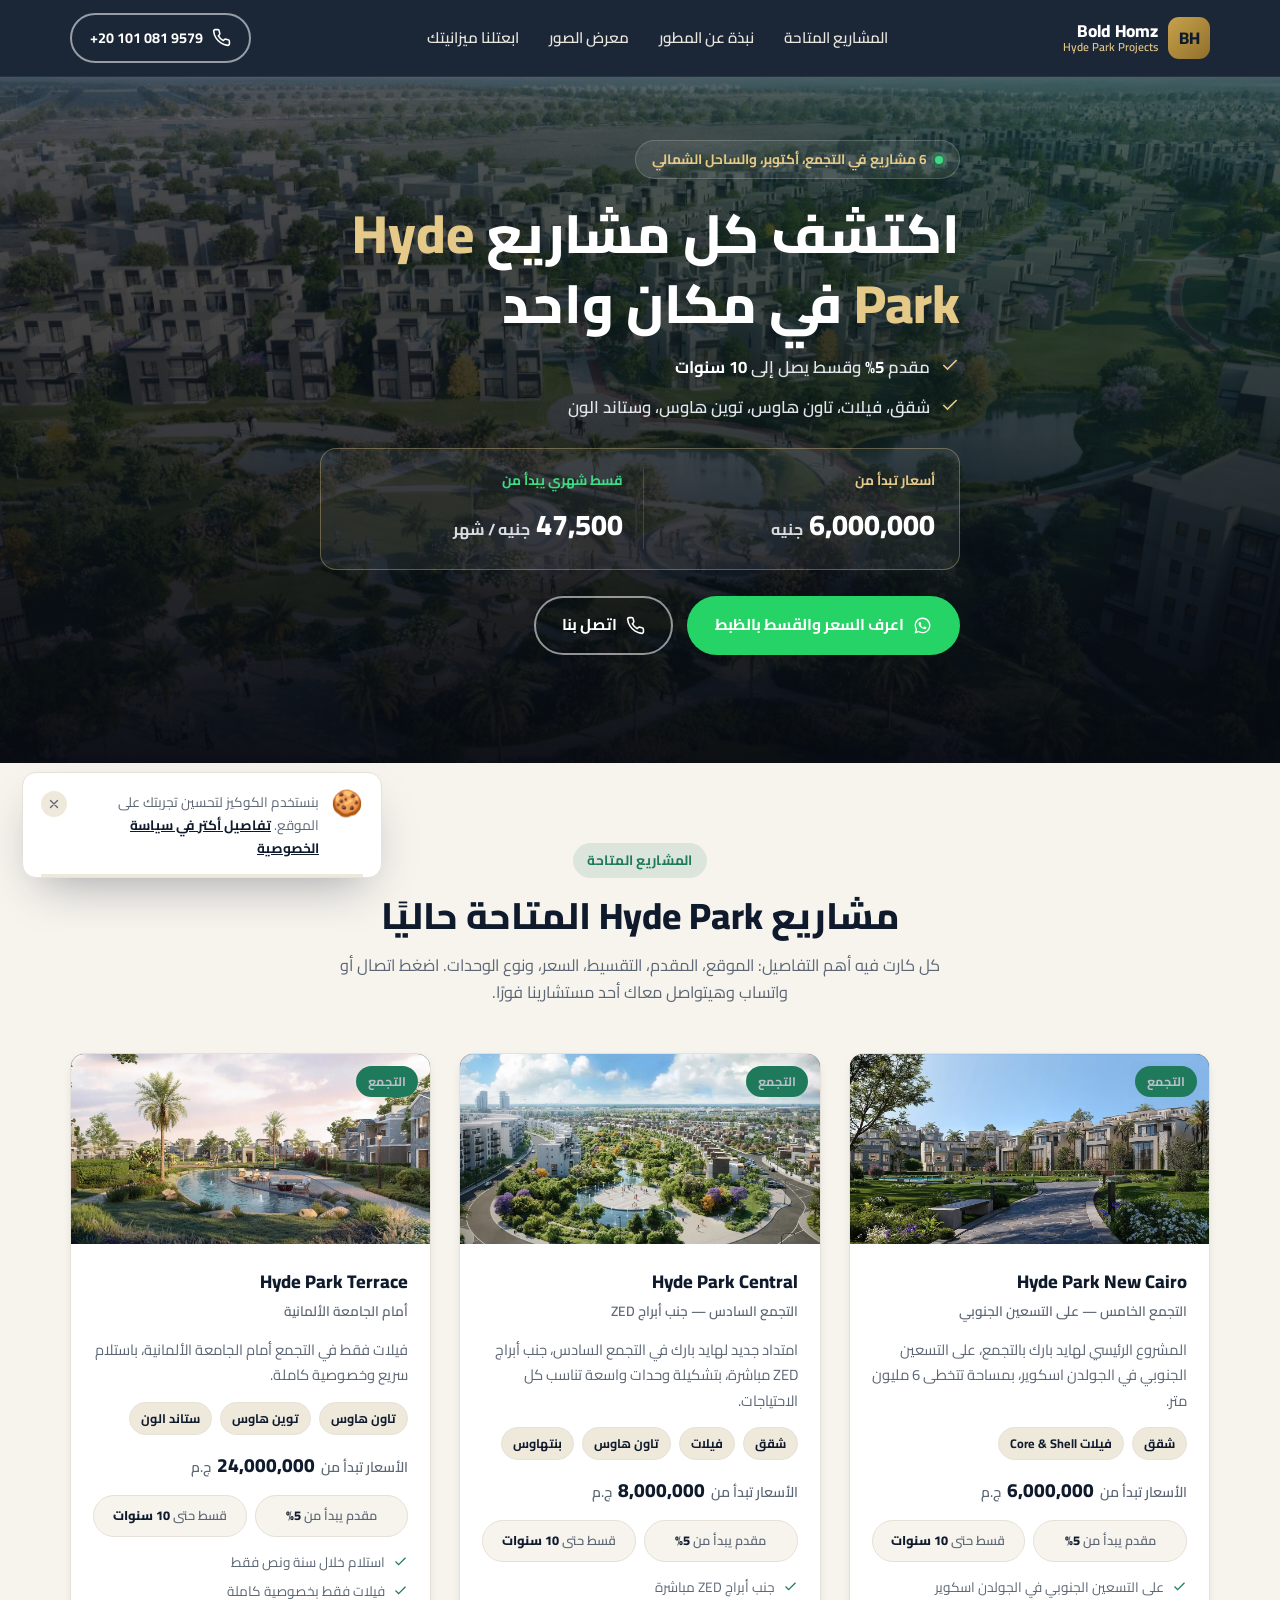
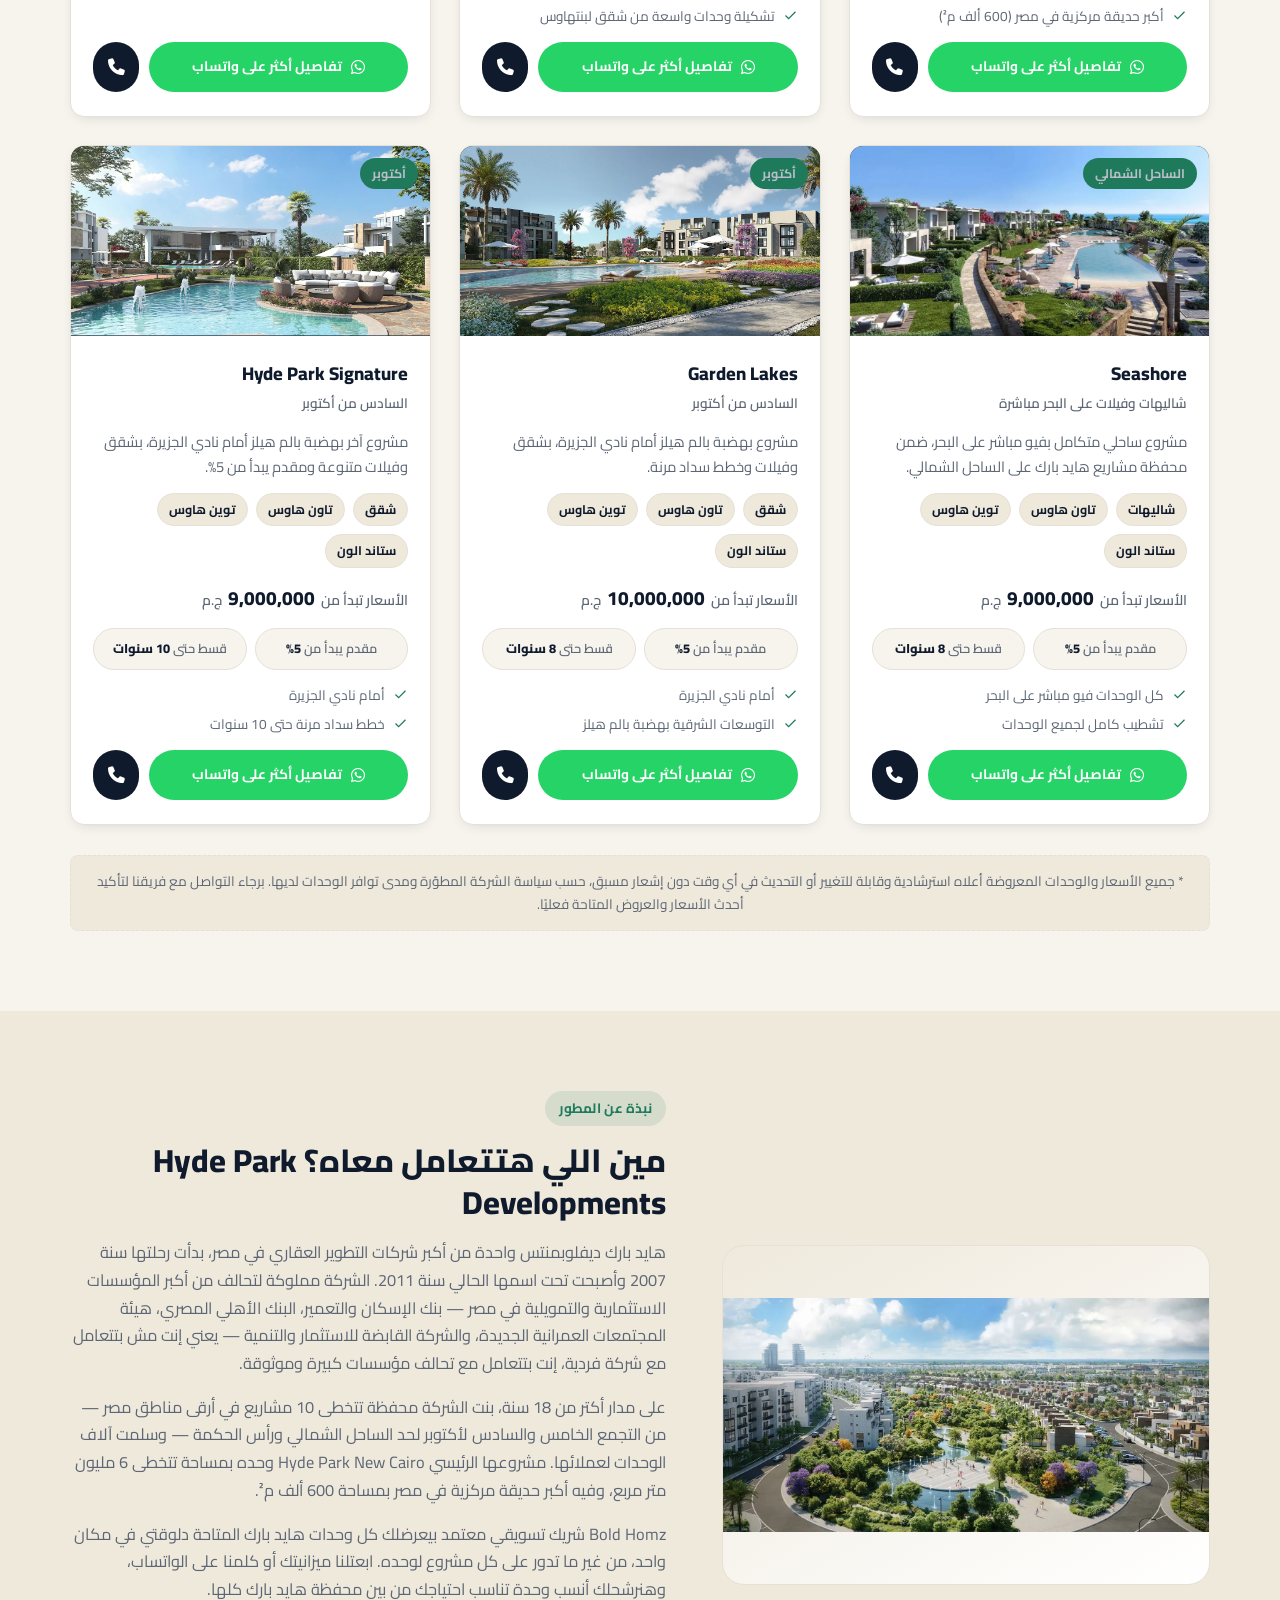
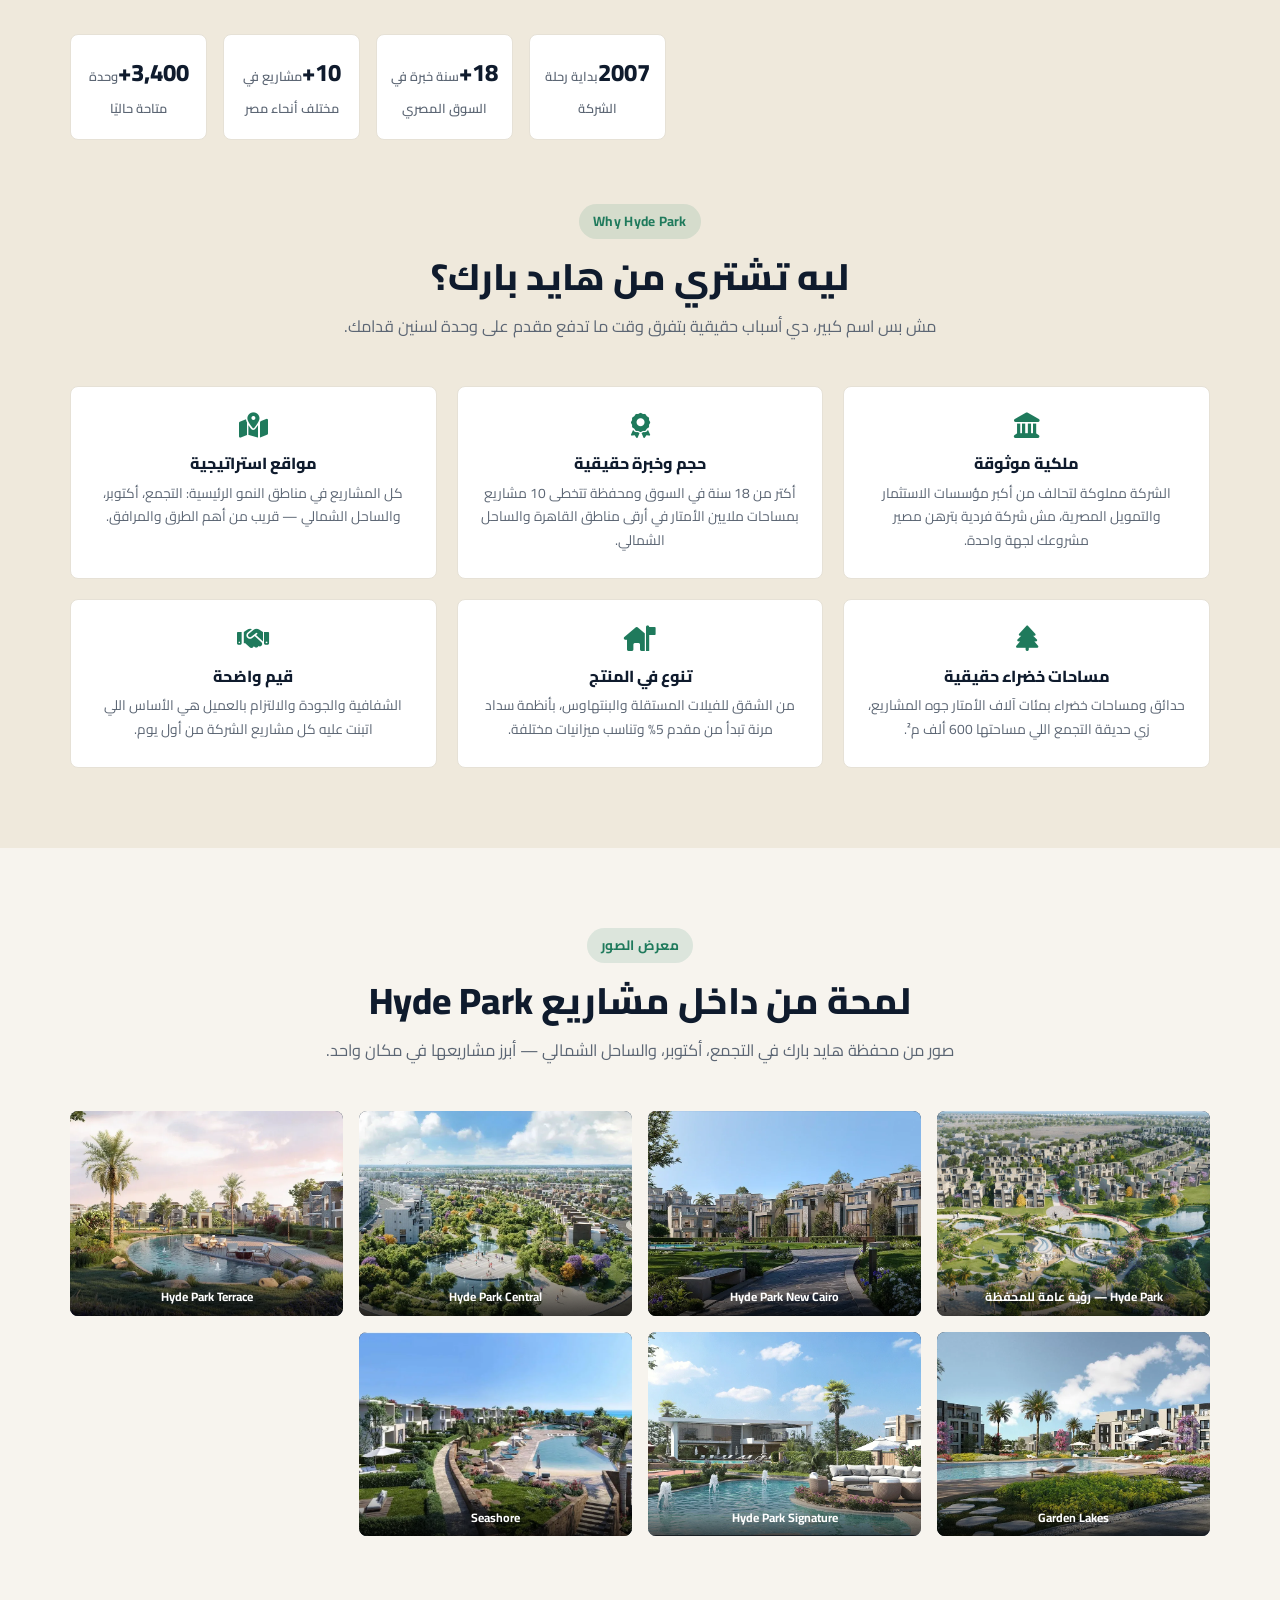
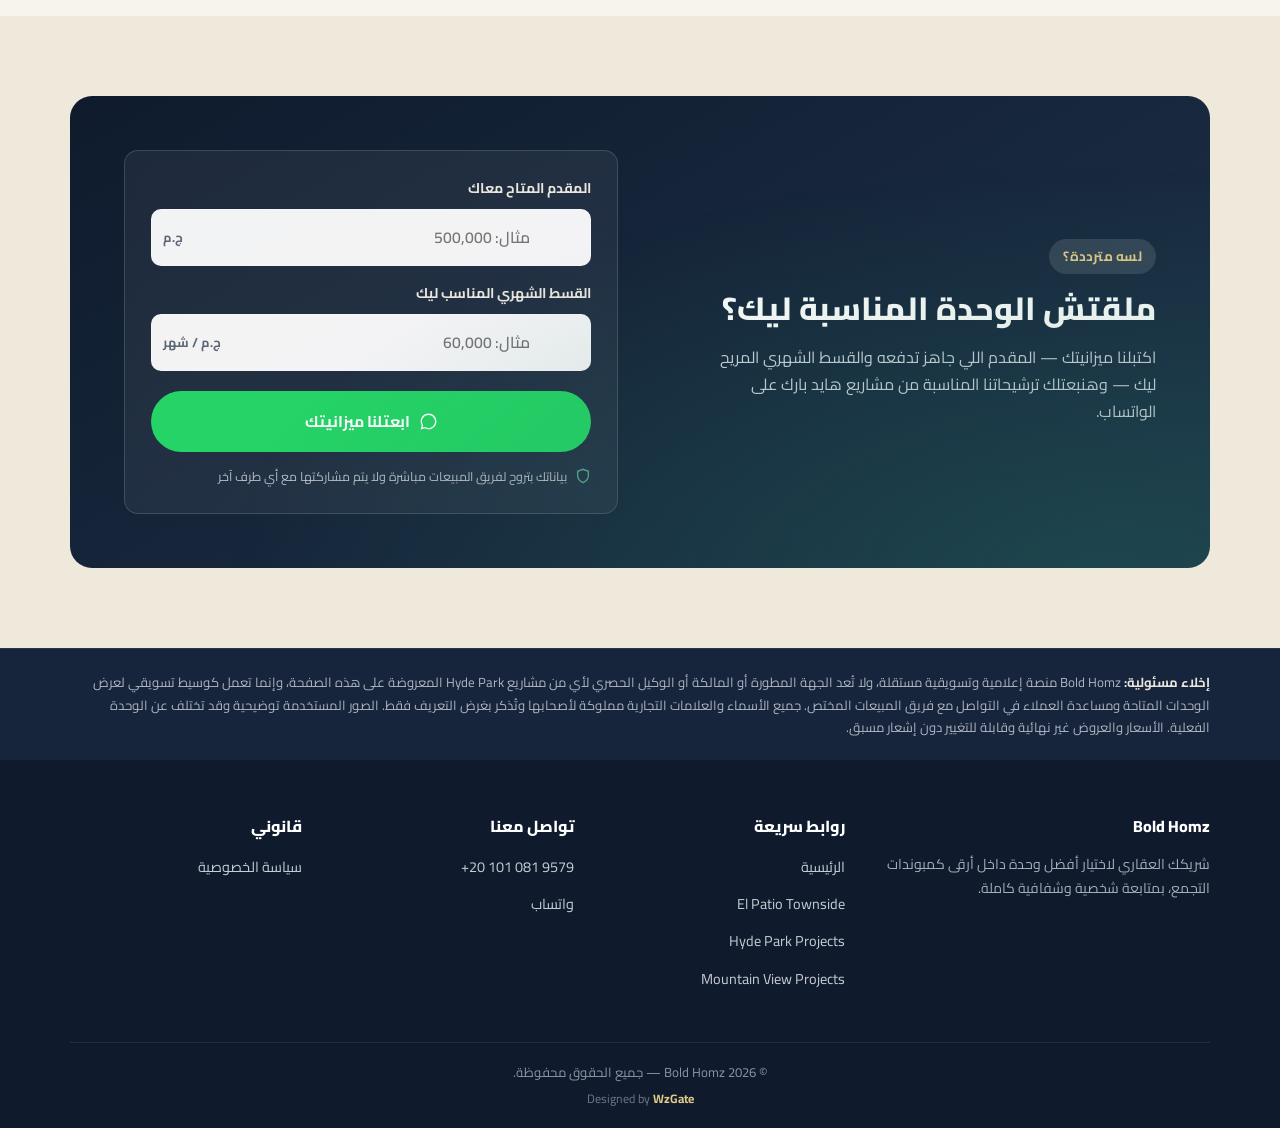
==== hyde-park-projects.html @ 3034c90d "Bump stylesheet cache-busting version to v=4 The hero-price-panel CSS added for the Hyde Park Projec" ====
<!DOCTYPE html>
<html lang="ar" dir="rtl">
<head>
<!-- Google Tag Manager -->
<script>(function(w,d,s,l,i){w[l]=w[l]||[];w[l].push({'gtm.start':
new Date().getTime(),event:'gtm.js'});var f=d.getElementsByTagName(s)[0],
j=d.createElement(s),dl=l!='dataLayer'?'&l='+l:'';j.async=true;j.src=
'https://www.googletagmanager.com/gtm.js?id='+i+dl;f.parentNode.insertBefore(j,f);
})(window,document,'script','dataLayer','GTM-NVKLTLXT');</script>
<!-- End Google Tag Manager -->
<meta charset="UTF-8">
<meta name="viewport" content="width=device-width, initial-scale=1.0">
<title>Hyde Park Projects | كل مشاريع Hyde Park — Bold Homz</title>
<meta name="description" content="استكشف كل مشاريع Hyde Park: Hyde Park New Cairo، Central، Terrace، Signature، Garden Lakes وSeashore. أسعار تبدأ من 6,000,000 جنيه بمقدم 5%. تواصل معانا على الواتساب لأحدث الأسعار.">
<link rel="canonical" href="https://boldhomz.com/hyde-park-projects">
<meta property="og:title" content="Hyde Park Projects — Bold Homz">
<meta property="og:description" content="كل مشاريع Hyde Park في مكان واحد — التجمع، أكتوبر، والساحل الشمالي. تواصل معانا على الواتساب.">
<meta property="og:type" content="website">
<meta property="og:url" content="https://boldhomz.com/hyde-park-projects">
<meta property="og:image" content="https://boldhomz.com/assets/img/hyde-park/hero-masterplan.webp">
<meta property="og:image:alt" content="Hyde Park Projects — Bold Homz">
<link rel="preconnect" href="https://fonts.googleapis.com">
<link rel="preconnect" href="https://fonts.gstatic.com" crossorigin>
<link href="https://fonts.googleapis.com/css2?family=Cairo:wght@400;600;700;800;900&display=swap" rel="stylesheet">
<link rel="stylesheet" href="https://cdnjs.cloudflare.com/ajax/libs/font-awesome/6.5.2/css/all.min.css">
<link rel="stylesheet" href="assets/css/style.css?v=4">
</head>
<body data-page="hyde-park-projects" data-project-name="Hyde Park Projects">
<!-- Google Tag Manager (noscript) -->
<noscript><iframe src="https://www.googletagmanager.com/ns.html?id=GTM-NVKLTLXT"
height="0" width="0" style="display:none;visibility:hidden"></iframe></noscript>
<!-- End Google Tag Manager (noscript) -->

<header class="site-header">
  <div class="container">
    <a href="/" class="brand">
      <span class="brand-mark">BH</span>
      <span class="brand-text"><b>Bold Homz</b><span>Hyde Park Projects</span></span>
    </a>
    <nav class="main-nav">
      <ul>
        <li><a href="#projects">المشاريع المتاحة</a></li>
        <li><a href="#about">نبذة عن المطور</a></li>
        <li><a href="#gallery">معرض الصور</a></li>
        <li><a href="#budget">ابعتلنا ميزانيتك</a></li>
      </ul>
    </nav>
    <div class="header-actions">
      <a href="tel:" data-tel class="btn btn-outline btn-sm">
        <svg viewBox="0 0 24 24" fill="none" stroke="currentColor" stroke-width="2"><path d="M22 16.92v3a2 2 0 0 1-2.18 2 19.79 19.79 0 0 1-8.63-3.07 19.5 19.5 0 0 1-6-6 19.79 19.79 0 0 1-3.07-8.67A2 2 0 0 1 4.11 2h3a2 2 0 0 1 2 1.72c.12.9.34 1.79.65 2.65a2 2 0 0 1-.45 2.11L8.09 9.91a16 16 0 0 0 6 6l1.43-1.22a2 2 0 0 1 2.11-.45c.86.31 1.75.53 2.65.65A2 2 0 0 1 22 16.92z"/></svg>
        <span class="txt" data-tel-text></span>
      </a>
      <button type="button" class="nav-toggle" aria-label="فتح القائمة">
        <svg viewBox="0 0 24 24" fill="none" stroke="currentColor" stroke-width="2"><path d="M3 6h18M3 12h18M3 18h18"/></svg>
      </button>
    </div>
  </div>
</header>

<section class="hero">
  <div class="hero-media"><img src="assets/img/hyde-park/hero-masterplan.webp" alt="Hyde Park Projects"></div>
  <div class="hero-overlay"></div>
  <div class="container">
    <div class="hero-content">
      <div class="hero-badge"><span class="dot"></span> 6 مشاريع في التجمع، أكتوبر، والساحل الشمالي</div>
      <h1>اكتشف كل مشاريع <em>Hyde Park</em> في مكان واحد</h1>
      <div class="hero-highlights">
        <div class="hh-item"><svg viewBox="0 0 24 24" fill="none" stroke="currentColor" stroke-width="2"><path d="M20 6L9 17l-5-5"/></svg> <span>مقدم <b>5%</b> وقسط يصل إلى <b>10 سنوات</b></span></div>
        <div class="hh-item"><svg viewBox="0 0 24 24" fill="none" stroke="currentColor" stroke-width="2"><path d="M20 6L9 17l-5-5"/></svg> <span>شقق، فيلات، تاون هاوس، توين هاوس، وستاند الون</span></div>
      </div>
      <div class="hero-price-panel">
        <div class="hpp-col">
          <div class="hpp-label">أسعار تبدأ من</div>
          <div class="hpp-value">6,000,000 <span>جنيه</span></div>
        </div>
        <div class="hpp-col">
          <div class="hpp-label">قسط شهري يبدأ من</div>
          <div class="hpp-value">47,500 <span>جنيه / شهر</span></div>
        </div>
      </div>
      <div class="hero-ctas">
        <a href="#" data-wa data-wa-msg="مرحباً، أنا مهتم بمعرفة تفاصيل الأسعار وخطط السداد لمشاريع Hyde Park" class="btn btn-whatsapp">
          <svg viewBox="0 0 24 24" fill="currentColor"><path d="M12.04 2c-5.5 0-9.96 4.46-9.96 9.96 0 1.76.46 3.45 1.34 4.95L2 22l5.25-1.38a9.9 9.9 0 0 0 4.79 1.22h.01c5.5 0 9.96-4.46 9.96-9.96S17.54 2 12.04 2zm0 18.2c-1.5 0-2.97-.4-4.25-1.16l-.3-.18-3.12.82.83-3.04-.2-.31a8.2 8.2 0 0 1-1.26-4.37c0-4.55 3.7-8.24 8.25-8.24 4.55 0 8.24 3.7 8.24 8.25 0 4.54-3.7 8.23-8.19 8.23zm4.5-6.16c-.25-.12-1.46-.72-1.68-.8-.23-.08-.39-.12-.56.13-.16.24-.64.8-.78.97-.14.16-.29.18-.53.06-.25-.12-1.04-.38-1.98-1.22-.73-.65-1.23-1.46-1.37-1.7-.14-.25-.02-.38.11-.5.11-.11.25-.29.37-.43.12-.14.16-.25.24-.4.08-.16.04-.3-.02-.43-.06-.12-.56-1.34-.76-1.84-.2-.48-.4-.42-.56-.42h-.48c-.16 0-.42.06-.64.3-.22.25-.85.83-.85 2.02 0 1.2.87 2.35 1 2.51.12.16 1.7 2.6 4.13 3.64.58.25 1.03.4 1.38.51.58.18 1.11.16 1.53.1.47-.07 1.46-.6 1.66-1.17.2-.58.2-1.08.14-1.18-.06-.1-.22-.16-.47-.28z"/></svg>
          اعرف السعر والقسط بالظبط
        </a>
        <a href="tel:" data-tel class="btn btn-outline">
          <svg viewBox="0 0 24 24" fill="none" stroke="currentColor" stroke-width="2"><path d="M22 16.92v3a2 2 0 0 1-2.18 2 19.79 19.79 0 0 1-8.63-3.07 19.5 19.5 0 0 1-6-6 19.79 19.79 0 0 1-3.07-8.67A2 2 0 0 1 4.11 2h3a2 2 0 0 1 2 1.72c.12.9.34 1.79.65 2.65a2 2 0 0 1-.45 2.11L8.09 9.91a16 16 0 0 0 6 6l1.43-1.22a2 2 0 0 1 2.11-.45c.86.31 1.75.53 2.65.65A2 2 0 0 1 22 16.92z"/></svg>
          اتصل بنا
        </a>
      </div>
    </div>
  </div>
</section>

<section class="section-pad" id="projects">
  <div class="container">
    <div class="section-head reveal">
      <div class="eyebrow">المشاريع المتاحة</div>
      <h2>مشاريع Hyde Park المتاحة حاليًا</h2>
      <p>كل كارت فيه أهم التفاصيل: الموقع، المقدم، التقسيط، السعر، ونوع الوحدات. اضغط اتصال أو واتساب وهيتواصل معاك أحد مستشارينا فورًا.</p>
    </div>

    <div class="cards-grid">

      <article class="p-card reveal">
        <div class="p-card-media">
          <img src="assets/img/hyde-park/newcairo-card.webp" alt="Hyde Park New Cairo" loading="lazy">
          <span class="p-card-tag">التجمع</span>
        </div>
        <div class="p-card-body">
          <div class="p-card-title">Hyde Park New Cairo <small>التجمع الخامس — على التسعين الجنوبي</small></div>
          <p class="p-card-desc">المشروع الرئيسي لهايد بارك بالتجمع، على التسعين الجنوبي في الجولدن اسكوير، بمساحة تتخطى 6 مليون متر.</p>
          <div class="p-labels">
            <span class="p-label">شقق</span>
            <span class="p-label">فيلات Core &amp; Shell</span>
          </div>
          <div class="p-price">الأسعار تبدأ من <b>6,000,000</b> ج.م</div>
          <div class="p-meta">
            <span class="p-term">مقدم يبدأ من <b>5%</b></span>
            <span class="p-term">قسط حتى <b>10 سنوات</b></span>
          </div>
          <ul class="p-details">
            <li><svg viewBox="0 0 24 24" fill="none" stroke="currentColor" stroke-width="2"><path d="M20 6L9 17l-5-5"/></svg> على التسعين الجنوبي في الجولدن اسكوير</li>
            <li><svg viewBox="0 0 24 24" fill="none" stroke="currentColor" stroke-width="2"><path d="M20 6L9 17l-5-5"/></svg> أكبر حديقة مركزية في مصر (600 ألف م²)</li>
          </ul>
          <div class="p-ctas">
            <a href="#" data-wa data-wa-msg="مرحباً، أنا مهتم بوحدة في Hyde Park New Cairo وحابب أعرف تفاصيل الأسعار والوحدات المتاحة" class="btn btn-whatsapp btn-sm"><i class="fa-brands fa-whatsapp"></i> تفاصيل أكثر على واتساب</a>
            <a href="tel:" data-tel class="btn btn-call btn-sm" aria-label="اتصال"><i class="fa-solid fa-phone"></i></a>
          </div>
        </div>
      </article>

      <article class="p-card reveal">
        <div class="p-card-media">
          <img src="assets/img/hyde-park/central-card.webp" alt="Hyde Park Central" loading="lazy">
          <span class="p-card-tag">التجمع</span>
        </div>
        <div class="p-card-body">
          <div class="p-card-title">Hyde Park Central <small>التجمع السادس — جنب أبراج ZED</small></div>
          <p class="p-card-desc">امتداد جديد لهايد بارك في التجمع السادس، جنب أبراج ZED مباشرة، بتشكيلة وحدات واسعة تناسب كل الاحتياجات.</p>
          <div class="p-labels">
            <span class="p-label">شقق</span>
            <span class="p-label">فيلات</span>
            <span class="p-label">تاون هاوس</span>
            <span class="p-label">بنتهاوس</span>
          </div>
          <div class="p-price">الأسعار تبدأ من <b>8,000,000</b> ج.م</div>
          <div class="p-meta">
            <span class="p-term">مقدم يبدأ من <b>5%</b></span>
            <span class="p-term">قسط حتى <b>10 سنوات</b></span>
          </div>
          <ul class="p-details">
            <li><svg viewBox="0 0 24 24" fill="none" stroke="currentColor" stroke-width="2"><path d="M20 6L9 17l-5-5"/></svg> جنب أبراج ZED مباشرة</li>
            <li><svg viewBox="0 0 24 24" fill="none" stroke="currentColor" stroke-width="2"><path d="M20 6L9 17l-5-5"/></svg> تشكيلة وحدات واسعة من شقق لبنتهاوس</li>
          </ul>
          <div class="p-ctas">
            <a href="#" data-wa data-wa-msg="مرحباً، أنا مهتم بوحدة في Hyde Park Central وحابب أعرف تفاصيل الأسعار والوحدات المتاحة" class="btn btn-whatsapp btn-sm"><i class="fa-brands fa-whatsapp"></i> تفاصيل أكثر على واتساب</a>
            <a href="tel:" data-tel class="btn btn-call btn-sm" aria-label="اتصال"><i class="fa-solid fa-phone"></i></a>
          </div>
        </div>
      </article>

      <article class="p-card reveal">
        <div class="p-card-media">
          <img src="assets/img/hyde-park/terrace-card.webp" alt="Hyde Park Terrace" loading="lazy">
          <span class="p-card-tag">التجمع</span>
        </div>
        <div class="p-card-body">
          <div class="p-card-title">Hyde Park Terrace <small>أمام الجامعة الألمانية</small></div>
          <p class="p-card-desc">فيلات فقط في التجمع أمام الجامعة الألمانية، باستلام سريع وخصوصية كاملة.</p>
          <div class="p-labels">
            <span class="p-label">تاون هاوس</span>
            <span class="p-label">توين هاوس</span>
            <span class="p-label">ستاند الون</span>
          </div>
          <div class="p-price">الأسعار تبدأ من <b>24,000,000</b> ج.م</div>
          <div class="p-meta">
            <span class="p-term">مقدم يبدأ من <b>5%</b></span>
            <span class="p-term">قسط حتى <b>10 سنوات</b></span>
          </div>
          <ul class="p-details">
            <li><svg viewBox="0 0 24 24" fill="none" stroke="currentColor" stroke-width="2"><path d="M20 6L9 17l-5-5"/></svg> استلام خلال سنة ونص فقط</li>
            <li><svg viewBox="0 0 24 24" fill="none" stroke="currentColor" stroke-width="2"><path d="M20 6L9 17l-5-5"/></svg> فيلات فقط بخصوصية كاملة</li>
          </ul>
          <div class="p-ctas">
            <a href="#" data-wa data-wa-msg="مرحباً، أنا مهتم بوحدة في Hyde Park Terrace وحابب أعرف تفاصيل الأسعار والوحدات المتاحة" class="btn btn-whatsapp btn-sm"><i class="fa-brands fa-whatsapp"></i> تفاصيل أكثر على واتساب</a>
            <a href="tel:" data-tel class="btn btn-call btn-sm" aria-label="اتصال"><i class="fa-solid fa-phone"></i></a>
          </div>
        </div>
      </article>

      <article class="p-card reveal">
        <div class="p-card-media">
          <img src="assets/img/hyde-park/seashore-card.webp" alt="Seashore" loading="lazy">
          <span class="p-card-tag">الساحل الشمالي</span>
        </div>
        <div class="p-card-body">
          <div class="p-card-title">Seashore <small>شاليهات وفيلات على البحر مباشرة</small></div>
          <p class="p-card-desc">مشروع ساحلي متكامل بفيو مباشر على البحر، ضمن محفظة مشاريع هايد بارك على الساحل الشمالي.</p>
          <div class="p-labels">
            <span class="p-label">شاليهات</span>
            <span class="p-label">تاون هاوس</span>
            <span class="p-label">توين هاوس</span>
            <span class="p-label">ستاند الون</span>
          </div>
          <div class="p-price">الأسعار تبدأ من <b>9,000,000</b> ج.م</div>
          <div class="p-meta">
            <span class="p-term">مقدم يبدأ من <b>5%</b></span>
            <span class="p-term">قسط حتى <b>8 سنوات</b></span>
          </div>
          <ul class="p-details">
            <li><svg viewBox="0 0 24 24" fill="none" stroke="currentColor" stroke-width="2"><path d="M20 6L9 17l-5-5"/></svg> كل الوحدات فيو مباشر على البحر</li>
            <li><svg viewBox="0 0 24 24" fill="none" stroke="currentColor" stroke-width="2"><path d="M20 6L9 17l-5-5"/></svg> تشطيب كامل لجميع الوحدات</li>
          </ul>
          <div class="p-ctas">
            <a href="#" data-wa data-wa-msg="مرحباً، أنا مهتم بوحدة في Seashore وحابب أعرف تفاصيل الأسعار والوحدات المتاحة" class="btn btn-whatsapp btn-sm"><i class="fa-brands fa-whatsapp"></i> تفاصيل أكثر على واتساب</a>
            <a href="tel:" data-tel class="btn btn-call btn-sm" aria-label="اتصال"><i class="fa-solid fa-phone"></i></a>
          </div>
        </div>
      </article>

      <article class="p-card reveal">
        <div class="p-card-media">
          <img src="assets/img/hyde-park/garden-lakes-card.jpg" alt="Garden Lakes" loading="lazy">
          <span class="p-card-tag">أكتوبر</span>
        </div>
        <div class="p-card-body">
          <div class="p-card-title">Garden Lakes <small>السادس من أكتوبر</small></div>
          <p class="p-card-desc">مشروع بهضبة بالم هيلز أمام نادي الجزيرة، بشقق وفيلات وخطط سداد مرنة.</p>
          <div class="p-labels">
            <span class="p-label">شقق</span>
            <span class="p-label">تاون هاوس</span>
            <span class="p-label">توين هاوس</span>
            <span class="p-label">ستاند الون</span>
          </div>
          <div class="p-price">الأسعار تبدأ من <b>10,000,000</b> ج.م</div>
          <div class="p-meta">
            <span class="p-term">مقدم يبدأ من <b>5%</b></span>
            <span class="p-term">قسط حتى <b>8 سنوات</b></span>
          </div>
          <ul class="p-details">
            <li><svg viewBox="0 0 24 24" fill="none" stroke="currentColor" stroke-width="2"><path d="M20 6L9 17l-5-5"/></svg> أمام نادي الجزيرة</li>
            <li><svg viewBox="0 0 24 24" fill="none" stroke="currentColor" stroke-width="2"><path d="M20 6L9 17l-5-5"/></svg> التوسعات الشرقية بهضبة بالم هيلز</li>
          </ul>
          <div class="p-ctas">
            <a href="#" data-wa data-wa-msg="مرحباً، أنا مهتم بوحدة في Garden Lakes وحابب أعرف تفاصيل الأسعار والوحدات المتاحة" class="btn btn-whatsapp btn-sm"><i class="fa-brands fa-whatsapp"></i> تفاصيل أكثر على واتساب</a>
            <a href="tel:" data-tel class="btn btn-call btn-sm" aria-label="اتصال"><i class="fa-solid fa-phone"></i></a>
          </div>
        </div>
      </article>

      <article class="p-card reveal">
        <div class="p-card-media">
          <img src="assets/img/hyde-park/signature-card.png" alt="Hyde Park Signature" loading="lazy">
          <span class="p-card-tag">أكتوبر</span>
        </div>
        <div class="p-card-body">
          <div class="p-card-title">Hyde Park Signature <small>السادس من أكتوبر</small></div>
          <p class="p-card-desc">مشروع آخر بهضبة بالم هيلز أمام نادي الجزيرة، بشقق وفيلات متنوعة ومقدم يبدأ من 5%.</p>
          <div class="p-labels">
            <span class="p-label">شقق</span>
            <span class="p-label">تاون هاوس</span>
            <span class="p-label">توين هاوس</span>
            <span class="p-label">ستاند الون</span>
          </div>
          <div class="p-price">الأسعار تبدأ من <b>9,000,000</b> ج.م</div>
          <div class="p-meta">
            <span class="p-term">مقدم يبدأ من <b>5%</b></span>
            <span class="p-term">قسط حتى <b>10 سنوات</b></span>
          </div>
          <ul class="p-details">
            <li><svg viewBox="0 0 24 24" fill="none" stroke="currentColor" stroke-width="2"><path d="M20 6L9 17l-5-5"/></svg> أمام نادي الجزيرة</li>
            <li><svg viewBox="0 0 24 24" fill="none" stroke="currentColor" stroke-width="2"><path d="M20 6L9 17l-5-5"/></svg> خطط سداد مرنة حتى 10 سنوات</li>
          </ul>
          <div class="p-ctas">
            <a href="#" data-wa data-wa-msg="مرحباً، أنا مهتم بوحدة في Hyde Park Signature وحابب أعرف تفاصيل الأسعار والوحدات المتاحة" class="btn btn-whatsapp btn-sm"><i class="fa-brands fa-whatsapp"></i> تفاصيل أكثر على واتساب</a>
            <a href="tel:" data-tel class="btn btn-call btn-sm" aria-label="اتصال"><i class="fa-solid fa-phone"></i></a>
          </div>
        </div>
      </article>

    </div>

    <p class="projects-note reveal">* جميع الأسعار والوحدات المعروضة أعلاه استرشادية وقابلة للتغيير أو التحديث في أي وقت دون إشعار مسبق، حسب سياسة الشركة المطوّرة ومدى توافر الوحدات لديها. برجاء التواصل مع فريقنا لتأكيد أحدث الأسعار والعروض المتاحة فعليًا.</p>
  </div>
</section>

<section class="section-pad bg-cream-2" id="about">
  <div class="container">
    <div class="about-grid">
      <div class="about-visual reveal" style="padding:0;">
        <img src="assets/img/hyde-park/about-developer-masterplan.webp" alt="Hyde Park Developments" style="width:100%;height:100%;object-fit:cover;">
      </div>
      <div class="about-copy reveal">
        <div class="eyebrow">نبذة عن المطور</div>
        <h2 style="color:var(--navy);font-size:clamp(1.5rem,3vw,2rem);margin-bottom:16px;">مين اللي هتتعامل معاه؟ <span dir="ltr" style="unicode-bidi:isolate;">Hyde Park Developments</span></h2>
        <p>هايد بارك ديفلوبمنتس واحدة من أكبر شركات التطوير العقاري في مصر، بدأت رحلتها سنة 2007 وأصبحت تحت اسمها الحالي سنة 2011. الشركة مملوكة لتحالف من أكبر المؤسسات الاستثمارية والتمويلية في مصر — بنك الإسكان والتعمير، البنك الأهلي المصري، هيئة المجتمعات العمرانية الجديدة، والشركة القابضة للاستثمار والتنمية — يعني إنت مش بتتعامل مع شركة فردية، إنت بتتعامل مع تحالف مؤسسات كبيرة وموثوقة.</p>
        <p>على مدار أكتر من 18 سنة، بنت الشركة محفظة تتخطى 10 مشاريع في أرقى مناطق مصر — من التجمع الخامس والسادس لأكتوبر لحد الساحل الشمالي ورأس الحكمة — وسلمت آلاف الوحدات لعملائها. مشروعها الرئيسي <span dir="ltr" style="unicode-bidi:isolate;">Hyde Park New Cairo</span> وحده بمساحة تتخطى 6 مليون متر مربع، وفيه أكبر حديقة مركزية في مصر بمساحة 600 ألف م².</p>
        <p>Bold Homz شريك تسويقي معتمد بيعرضلك كل وحدات هايد بارك المتاحة دلوقتي في مكان واحد، من غير ما تدور على كل مشروع لوحده. ابعتلنا ميزانيتك أو كلمنا على الواتساب، وهنرشحلك أنسب وحدة تناسب احتياجك من بين محفظة هايد بارك كلها.</p>
        <div class="dev-stat-grid">
          <div class="stat"><b>2007</b><span>بداية رحلة الشركة</span></div>
          <div class="stat"><b>+18</b><span>سنة خبرة في السوق المصري</span></div>
          <div class="stat"><b>+10</b><span>مشاريع في مختلف أنحاء مصر</span></div>
          <div class="stat"><b>+3,400</b><span>وحدة متاحة حاليًا</span></div>
        </div>
      </div>
    </div>

    <div class="section-head reveal" style="margin-top:64px;">
      <div class="eyebrow">Why Hyde Park</div>
      <h2>ليه تشتري من هايد بارك؟</h2>
      <p>مش بس اسم كبير، دي أسباب حقيقية بتفرق وقت ما تدفع مقدم على وحدة لسنين قدامك.</p>
    </div>
    <div class="reason-grid reveal">
      <div class="reason-card">
        <i class="fa-solid fa-landmark"></i>
        <h4>ملكية موثوقة</h4>
        <p>الشركة مملوكة لتحالف من أكبر مؤسسات الاستثمار والتمويل المصرية، مش شركة فردية بترهن مصير مشروعك لجهة واحدة.</p>
      </div>
      <div class="reason-card">
        <i class="fa-solid fa-award"></i>
        <h4>حجم وخبرة حقيقية</h4>
        <p>أكتر من 18 سنة في السوق ومحفظة تتخطى 10 مشاريع بمساحات ملايين الأمتار في أرقى مناطق القاهرة والساحل الشمالي.</p>
      </div>
      <div class="reason-card">
        <i class="fa-solid fa-map-location-dot"></i>
        <h4>مواقع استراتيجية</h4>
        <p>كل المشاريع في مناطق النمو الرئيسية: التجمع، أكتوبر، والساحل الشمالي — قريب من أهم الطرق والمرافق.</p>
      </div>
      <div class="reason-card">
        <i class="fa-solid fa-tree"></i>
        <h4>مساحات خضراء حقيقية</h4>
        <p>حدائق ومساحات خضراء بمئات آلاف الأمتار جوه المشاريع، زي حديقة التجمع اللي مساحتها 600 ألف م².</p>
      </div>
      <div class="reason-card">
        <i class="fa-solid fa-house-flag"></i>
        <h4>تنوع في المنتج</h4>
        <p>من الشقق للفيلات المستقلة والبنتهاوس، بأنظمة سداد مرنة تبدأ من مقدم 5% وتناسب ميزانيات مختلفة.</p>
      </div>
      <div class="reason-card">
        <i class="fa-solid fa-handshake"></i>
        <h4>قيم واضحة</h4>
        <p>الشفافية والجودة والالتزام بالعميل هي الأساس اللي اتبنت عليه كل مشاريع الشركة من أول يوم.</p>
      </div>
    </div>
  </div>
</section>

<section class="section-pad" id="gallery">
  <div class="container">
    <div class="section-head reveal">
      <div class="eyebrow">معرض الصور</div>
      <h2>لمحة من داخل مشاريع Hyde Park</h2>
      <p>صور من محفظة هايد بارك في التجمع، أكتوبر، والساحل الشمالي — أبرز مشاريعها في مكان واحد.</p>
    </div>
    <div class="gallery-grid">
      <div class="g-item reveal" data-title="Hyde Park — رؤية عامة للمحفظة"><img src="assets/img/hyde-park/hero-masterplan.webp" alt="Hyde Park — رؤية عامة للمحفظة" loading="lazy"><span class="g-caption">Hyde Park — رؤية عامة للمحفظة</span></div>
      <div class="g-item reveal" data-title="Hyde Park New Cairo"><img src="assets/img/hyde-park/newcairo-card.webp" alt="Hyde Park New Cairo" loading="lazy"><span class="g-caption">Hyde Park New Cairo</span></div>
      <div class="g-item reveal" data-title="Hyde Park Central"><img src="assets/img/hyde-park/central-card.webp" alt="Hyde Park Central" loading="lazy"><span class="g-caption">Hyde Park Central</span></div>
      <div class="g-item reveal" data-title="Hyde Park Terrace"><img src="assets/img/hyde-park/terrace-card.webp" alt="Hyde Park Terrace" loading="lazy"><span class="g-caption">Hyde Park Terrace</span></div>
      <div class="g-item reveal" data-title="Garden Lakes"><img src="assets/img/hyde-park/garden-lakes-card.jpg" alt="Garden Lakes" loading="lazy"><span class="g-caption">Garden Lakes</span></div>
      <div class="g-item reveal" data-title="Hyde Park Signature"><img src="assets/img/hyde-park/signature-card.png" alt="Hyde Park Signature" loading="lazy"><span class="g-caption">Hyde Park Signature</span></div>
      <div class="g-item reveal" data-title="Seashore"><img src="assets/img/hyde-park/seashore-card.webp" alt="Seashore" loading="lazy"><span class="g-caption">Seashore</span></div>
    </div>
  </div>
</section>

<section class="section-pad bg-cream-2" id="budget">
  <div class="container">
    <div class="budget-wrap reveal">
      <div class="budget-copy">
        <div class="eyebrow" style="background:rgba(255,255,255,.12);color:var(--gold-light);">لسه مترددة؟</div>
        <h2>ملقتش الوحدة المناسبة ليك؟</h2>
        <p>اكتبلنا ميزانيتك — المقدم اللي جاهز تدفعه والقسط الشهري المريح ليك — وهنبعتلك ترشيحاتنا المناسبة من مشاريع هايد بارك على الواتساب.</p>
      </div>
      <form class="budget-form" id="budgetForm">
        <div class="field">
          <label for="downPayment">المقدم المتاح معاك</label>
          <div class="input-wrap">
            <input type="number" id="downPayment" name="downPayment" min="0" placeholder="مثال: 500,000" inputmode="numeric">
            <span class="suffix">ج.م</span>
          </div>
        </div>
        <div class="field">
          <label for="monthlyInstallment">القسط الشهري المناسب ليك</label>
          <div class="input-wrap">
            <input type="number" id="monthlyInstallment" name="monthlyInstallment" min="0" placeholder="مثال: 60,000" inputmode="numeric">
            <span class="suffix">ج.م / شهر</span>
          </div>
        </div>
        <button type="submit" class="btn btn-whatsapp btn-block">
          <svg viewBox="0 0 24 24" fill="currentColor"><path d="M12.04 2c-5.5 0-9.96 4.46-9.96 9.96 0 1.76.46 3.45 1.34 4.95L2 22l5.25-1.38a9.9 9.9 0 0 0 4.79 1.22h.01c5.5 0 9.96-4.46 9.96-9.96S17.54 2 12.04 2zm0 18.2c-1.5 0-2.97-.4-4.25-1.16l-.3-.18-3.12.82.83-3.04-.2-.31a8.2 8.2 0 0 1-1.26-4.37c0-4.55 3.7-8.24 8.25-8.24 4.55 0 8.24 3.7 8.24 8.25 0 4.54-3.7 8.23-8.19 8.23z"/></svg>
          ابعتلنا ميزانيتك
        </button>
        <div class="budget-privacy">
          <svg viewBox="0 0 24 24" fill="none" stroke="currentColor" stroke-width="2"><path d="M12 22s8-4 8-10V5l-8-3-8 3v7c0 6 8 10 8 10z"/></svg>
          بياناتك بتروح لفريق المبيعات مباشرة ولا يتم مشاركتها مع أي طرف آخر
        </div>
      </form>
    </div>
  </div>
</section>

<section class="disclaimer-box">
  <div class="container">
    <p><b>إخلاء مسئولية:</b> Bold Homz منصة إعلامية وتسويقية مستقلة، ولا تُعد الجهة المطورة أو المالكة أو الوكيل الحصري لأي من مشاريع Hyde Park المعروضة على هذه الصفحة، وإنما تعمل كوسيط تسويقي لعرض الوحدات المتاحة ومساعدة العملاء في التواصل مع فريق المبيعات المختص. جميع الأسماء والعلامات التجارية مملوكة لأصحابها وتُذكر بغرض التعريف فقط. الصور المستخدمة توضيحية وقد تختلف عن الوحدة الفعلية. الأسعار والعروض غير نهائية وقابلة للتغيير دون إشعار مسبق.</p>
  </div>
</section>

<footer class="site-footer">
  <div class="container">
    <div class="footer-grid">
      <div class="footer-col">
        <h4>Bold Homz</h4>
        <p>شريكك العقاري لاختيار أفضل وحدة داخل أرقى كمبوندات التجمع، بمتابعة شخصية وشفافية كاملة.</p>
      </div>
      <div class="footer-col">
        <h4>روابط سريعة</h4>
        <ul>
          <li><a href="/">الرئيسية</a></li>
          <li><a href="/la-vista">El Patio Townside</a></li>
          <li><a href="/hyde-park-projects">Hyde Park Projects</a></li>
          <li><a href="/mountain-view">Mountain View Projects</a></li>
        </ul>
      </div>
      <div class="footer-col">
        <h4>تواصل معنا</h4>
        <ul>
          <li><a href="tel:" data-tel><span data-tel-text></span></a></li>
          <li><a href="#" data-wa data-wa-msg="مرحباً، أنا مهتم بمعرفة تفاصيل مشاريع Hyde Park">واتساب</a></li>
        </ul>
      </div>
      <div class="footer-col">
        <h4>قانوني</h4>
        <ul>
          <li><a href="/privacy-policy">سياسة الخصوصية</a></li>
        </ul>
      </div>
    </div>
    <div class="footer-bottom">
      <p>© <span id="year"></span> Bold Homz — جميع الحقوق محفوظة.</p>
      <p class="credit" dir="ltr">Designed by <a href="https://www.wzgate.com" target="_blank" rel="noopener">WzGate</a></p>
    </div>
  </div>
</footer>

<div class="lightbox">
  <div class="lightbox-box">
    <button type="button" class="lightbox-close" aria-label="إغلاق"><svg viewBox="0 0 24 24" fill="none" stroke="currentColor" stroke-width="2.4"><path d="M6 6l12 12M18 6L6 18"/></svg></button>
    <img data-lightbox-img alt="" hidden>
    <span data-lightbox-title></span>
  </div>
</div>

<script>document.getElementById("year").textContent = new Date().getFullYear();</script>
<script src="assets/js/config.js"></script>
<script src="assets/js/main.js"></script>
<script src="assets/js/cookie-notice.js"></script>
</body>
</html>
---- assets/css/style.css ----
/* ==========================================================================
   Bold Homz — shared stylesheet
   Used by: index.html, la-vista.html, hyde-park.html, mountain-view.html,
            privacy-policy.html
   ========================================================================== */

:root{
  --navy:#0f1b2d;
  --navy-2:#16253c;
  --navy-3:#1e3149;
  --gold:#c9a24b;
  --gold-light:#e4c988;
  --cream:#f7f4ee;
  --cream-2:#efe9dc;
  --ink:#141a24;
  --muted:#5c6674;
  --line:#e6e1d6;
  --whatsapp:#25d366;
  --danger:#b3402f;
  --accent:var(--gold);
  --accent-light:var(--gold-light);
  --radius-sm:8px;
  --radius:14px;
  --radius-lg:22px;
  --shadow:0 10px 30px -12px rgba(15,27,45,.25);
  --shadow-sm:0 4px 14px -6px rgba(15,27,45,.18);
  --maxw:1180px;
  --header-h:76px;
}

/* project accent overrides */
body[data-page="la-vista"]{ --accent:#c9a24b; --accent-light:#e4c988; }
body[data-page="hyde-park"]{ --accent:#1f7a5c; --accent-light:#57a889; }
body[data-page="hyde-park-projects"]{ --accent:#1f7a5c; --accent-light:#57a889; }
body[data-page="mountain-view"]{ --accent:#b56a3c; --accent-light:#d99a6c; }
body[data-page="home"]{ --accent:#c9a24b; --accent-light:#e4c988; }

*,*::before,*::after{ box-sizing:border-box; }
html{ scroll-behavior:smooth; }
body{
  margin:0;
  padding-top:var(--header-h);
  font-family:"Cairo","Tajawal",system-ui,-apple-system,Segoe UI,Arial,sans-serif;
  color:var(--ink);
  background:var(--cream);
  direction:rtl;
  line-height:1.7;
  -webkit-font-smoothing:antialiased;
}
img{ max-width:100%; display:block; }
a{ color:inherit; text-decoration:none; }
ul{ margin:0; padding:0; list-style:none; }
h1,h2,h3,h4{ margin:0; font-weight:800; line-height:1.3; }
p{ margin:0; }
button{ font-family:inherit; cursor:pointer; }
.container{ max-width:var(--maxw); margin:0 auto; padding:0 20px; }
section{ position:relative; }
section[id]{ scroll-margin-top:calc(var(--header-h) + 14px); }
.eyebrow{
  display:inline-flex; align-items:center; gap:8px;
  font-size:.85rem; font-weight:700; letter-spacing:.02em;
  color:var(--accent); background:color-mix(in srgb, var(--accent) 12%, transparent);
  padding:6px 14px; border-radius:999px; margin-bottom:14px;
}
.section-head{ max-width:640px; margin:0 auto 46px; text-align:center; }
.section-head h2{ font-size:clamp(1.6rem,3vw,2.3rem); color:var(--navy); margin-bottom:12px; }
.section-head p{ color:var(--muted); font-size:1.02rem; }
.section-pad{ padding:80px 0; }
.bg-cream-2{ background:var(--cream-2); }
.reveal{ opacity:0; transform:translateY(18px); transition:opacity .6s ease, transform .6s ease; }
.reveal.in{ opacity:1; transform:none; }

/* ---------- buttons ---------- */
.btn{
  display:inline-flex; align-items:center; justify-content:center; gap:9px;
  padding:14px 26px; border-radius:999px; font-weight:700; font-size:.98rem;
  border:2px solid transparent; transition:transform .18s ease, box-shadow .18s ease, background .18s ease, color .18s ease;
  white-space:nowrap;
}
.btn svg{ width:19px; height:19px; flex:none; }
.btn i{ font-size:1rem; line-height:1; }
.btn-primary{ background:var(--accent); color:#fff; box-shadow:var(--shadow-sm); }
.btn-primary:hover{ transform:translateY(-2px); box-shadow:var(--shadow); }
.btn-outline{ background:transparent; border-color:rgba(255,255,255,.55); color:#fff; }
.btn-outline:hover{ background:rgba(255,255,255,.12); transform:translateY(-2px); }
.btn-dark-outline{ background:transparent; border-color:var(--navy); color:var(--navy); }
.btn-dark-outline:hover{ background:var(--navy); color:#fff; }
.btn-whatsapp{ background:var(--whatsapp); color:#fff; }
.btn-whatsapp:hover{ transform:translateY(-2px); box-shadow:0 10px 24px -10px rgba(37,211,102,.6); }
.btn-call{ background:var(--navy); color:#fff; }
.btn-call:hover{ transform:translateY(-2px); box-shadow:0 10px 24px -10px rgba(15,27,45,.5); }
.btn-sm{ padding:11px 18px; font-size:.9rem; }
.btn-block{ width:100%; }

/* ---------- header ---------- */
.site-header{
  position:fixed; top:0; inset-inline:0; z-index:50;
  background:rgba(15,27,45,.95); backdrop-filter:blur(10px);
  border-bottom:1px solid rgba(255,255,255,.08);
  transition:box-shadow .25s ease, transform .35s ease;
}
.site-header.scrolled{ box-shadow:0 8px 24px -12px rgba(0,0,0,.4); }
.site-header.nav-hidden{ transform:translateY(-100%); }
.site-header .container{
  display:flex; align-items:center; justify-content:space-between;
  height:var(--header-h);
}
.brand{ display:flex; align-items:center; gap:10px; color:#fff; }
.brand-mark{
  width:42px; height:42px; border-radius:11px;
  background:linear-gradient(135deg,var(--gold),#8f6f2c);
  display:flex; align-items:center; justify-content:center;
  font-weight:800; color:#0f1b2d; font-size:1.05rem;
}
.brand-text{ display:flex; flex-direction:column; line-height:1.15; }
.brand-text b{ font-size:1.08rem; font-weight:800; }
.brand-text span{ font-size:.72rem; color:var(--gold-light); font-weight:600; }
.main-nav ul{ display:flex; gap:30px; }
.main-nav a{ color:#e9e6de; font-weight:600; font-size:.95rem; transition:color .15s; }
.main-nav a:hover{ color:var(--gold-light); }
.header-actions{ display:flex; align-items:center; gap:12px; }
.nav-toggle{
  display:none; width:42px; height:42px; border-radius:10px; border:1px solid rgba(255,255,255,.25);
  background:transparent; color:#fff; align-items:center; justify-content:center;
}
.nav-toggle svg{ width:22px; height:22px; }

@media (max-width:900px){
  .main-nav{
    position:fixed; inset-inline-start:0; top:var(--header-h); width:100%;
    background:var(--navy-2); border-bottom:1px solid rgba(255,255,255,.08);
    max-height:0; overflow:hidden; transition:max-height .3s ease;
  }
  .main-nav.open{ max-height:400px; }
  .main-nav ul{ flex-direction:column; gap:0; padding:8px 20px 18px; }
  .main-nav a{ display:block; padding:12px 0; border-bottom:1px solid rgba(255,255,255,.06); }
  .nav-toggle{ display:flex; }
  .header-actions .btn-outline span.txt{ display:none; }
}

@media (max-width:640px){
  :root{ --header-h:58px; }
  .brand-mark{ width:34px; height:34px; border-radius:9px; font-size:.9rem; }
  .brand-text b{ font-size:.92rem; }
  .brand-text span{ font-size:.6rem; }
  .header-actions .btn-outline{ padding:9px; }
  .nav-toggle{ width:36px; height:36px; }
}

/* ---------- hero (full-bleed cover photo + overlay) ---------- */
.hero{
  position:relative; overflow:hidden; color:#fff;
  display:flex; align-items:center;
  min-height:640px;
  padding:64px 0 74px;
}
.hero-media{
  position:absolute; inset:0; z-index:0;
  background:
    radial-gradient(circle at 15% 20%, rgba(255,255,255,.08), transparent 45%),
    linear-gradient(160deg, var(--navy) 0%, var(--navy-2) 55%, var(--navy-3) 100%);
  background-size:cover; background-position:center;
}
.hero-media img{ position:absolute; inset:0; width:100%; height:100%; object-fit:cover; }
.hero-overlay{
  position:absolute; inset:0; z-index:1; pointer-events:none;
  background:
    radial-gradient(ellipse at 85% 0%, color-mix(in srgb, var(--accent) 22%, transparent), transparent 55%),
    linear-gradient(180deg, rgba(6,10,17,.6) 0%, rgba(6,10,17,.8) 55%, rgba(6,10,17,.96) 100%);
}
.hero-photo-tag{
  position:absolute; z-index:1; bottom:16px; inset-inline-end:16px;
  font-size:.7rem; color:#c7cbd4; background:rgba(0,0,0,.32);
  padding:6px 12px; border-radius:999px; pointer-events:none;
}
.hero-content{ position:relative; z-index:2; max-width:640px; }
body[data-page="la-vista"] .hero-content{ margin-top:72px; }
.hero-badge{
  display:inline-flex; align-items:center; gap:8px; background:rgba(255,255,255,.08);
  border:1px solid rgba(255,255,255,.18); padding:7px 16px; border-radius:999px;
  font-size:.85rem; font-weight:700; color:var(--gold-light); margin-bottom:20px;
}
.hero-badge .dot{ width:8px; height:8px; border-radius:50%; background:#3ddc84; box-shadow:0 0 0 4px rgba(61,220,132,.2); }
.hero h1{ font-size:clamp(2.1rem,4.2vw,3.4rem); margin-bottom:14px; }
.hero h1 em{ font-style:normal; color:var(--gold-light); }
.hero .lead{ font-size:1.15rem; color:#d9dce3; max-width:540px; margin-bottom:28px; }
.hero-ctas{ display:flex; flex-wrap:wrap; gap:14px; margin-bottom:34px; }
.hero-trust{ display:flex; flex-wrap:wrap; gap:22px; }
.hero-trust .item{ display:flex; align-items:center; gap:9px; color:#cfd3dc; font-weight:600; font-size:.92rem; }
.hero-trust svg{ width:20px; height:20px; color:var(--gold-light); flex:none; }

.hero-highlights{ margin-bottom:26px; }
.hero-highlights .hh-item{ display:flex; align-items:flex-start; gap:10px; color:#e3e6ec; font-weight:600; font-size:1.05rem; margin-bottom:12px; }
.hero-highlights .hh-item svg{ width:20px; height:20px; color:var(--gold-light); flex:none; margin-top:2px; }
.hero-highlights .hh-item span{ flex:1; min-width:0; }
.hero-highlights .hh-item b{ color:#fff; }
.hero-highlights .hh-price{ font-size:1.5rem; font-weight:800; color:#fff; margin-top:8px; }
.hero-highlights .hh-price b{ color:var(--gold-light); font-size:1.9rem; }

.hero-price-panel{
  display:flex; gap:14px; align-items:stretch; margin-bottom:26px;
  background:rgba(255,255,255,.06); border:1px solid rgba(228,201,136,.35);
  border-radius:16px; padding:20px 24px;
}
.hero-price-panel .hpp-col{ flex:1; min-width:0; }
.hero-price-panel .hpp-col + .hpp-col{ border-inline-start:1px solid rgba(255,255,255,.14); padding-inline-start:20px; }
.hero-price-panel .hpp-label{ font-size:.85rem; font-weight:700; margin-bottom:8px; }
.hero-price-panel .hpp-col:first-child .hpp-label{ color:var(--gold-light); }
.hero-price-panel .hpp-col:last-child .hpp-label{ color:#3ddc84; }
.hero-price-panel .hpp-value{ font-size:1.8rem; font-weight:800; color:#fff; }
.hero-price-panel .hpp-value span{ font-size:1rem; color:#d9dce3; font-weight:700; }

.hero-scroll-down{
  position:absolute; z-index:2; bottom:22px; left:50%; transform:translateX(-50%);
  display:flex; align-items:center; justify-content:center;
  width:44px; height:44px; border-radius:50%;
  background:rgba(255,255,255,.08); border:1px solid rgba(255,255,255,.22);
  color:#fff; animation:hero-scroll-bounce 1.8s ease-in-out infinite;
}
.hero-scroll-down svg{ width:20px; height:20px; }
@keyframes hero-scroll-bounce{
  0%,100%{ transform:translateX(-50%) translateY(0); }
  50%{ transform:translateX(-50%) translateY(8px); }
}

@media (max-width:640px){
  .hero{ min-height:0; padding:32px 0 150px; }
  .hero-photo-tag{ display:none; }
  body[data-page="la-vista"] .hero-content{ margin-top:34px; }
  .hero-badge{ font-size:.78rem; padding:6px 14px; margin-bottom:14px; }
  .hero h1{ font-size:clamp(1.6rem,7vw,2.1rem); margin-bottom:10px; }
  .hero .lead{ font-size:.94rem; margin-bottom:20px; }
  .hero-ctas{ gap:10px; margin-bottom:22px; }
  .hero-trust{ gap:10px 16px; }
  .hero-trust .item{ font-size:.8rem; gap:6px; }
  .hero-trust svg{ width:16px; height:16px; }
  .hero-highlights{ margin-bottom:18px; }
  .hero-highlights .hh-item{ font-size:.88rem; gap:8px; margin-bottom:8px; }
  .hero-highlights .hh-item svg{ width:16px; height:16px; }
  .hero-highlights .hh-price{ font-size:1.2rem; margin-top:4px; }
  .hero-highlights .hh-price b{ font-size:1.45rem; }
  .hero-price-panel{ flex-direction:column; gap:12px; padding:16px 18px; margin-bottom:18px; }
  .hero-price-panel .hpp-col + .hpp-col{ border-inline-start:none; padding-inline-start:0; border-top:1px solid rgba(255,255,255,.14); padding-top:12px; }
  .hero-price-panel .hpp-label{ font-size:.78rem; margin-bottom:5px; }
  .hero-price-panel .hpp-value{ font-size:1.35rem; }
}

/* ---------- project / unit cards ---------- */
.cards-grid{
  display:grid; grid-template-columns:repeat(3,1fr); gap:28px;
}
.p-card{
  background:#fff; border-radius:var(--radius); overflow:hidden;
  box-shadow:var(--shadow-sm); border:1px solid var(--line);
  display:flex; flex-direction:column; transition:transform .2s ease, box-shadow .2s ease;
}
.p-card:hover{ transform:translateY(-5px); box-shadow:var(--shadow); }
.p-card-media{
  position:relative; height:190px;
  background:linear-gradient(150deg, var(--navy), var(--navy-3));
  display:flex; align-items:center; justify-content:center; flex-direction:column; gap:8px; color:#fff;
}
.p-card-media svg{ width:42px; height:42px; color:var(--accent-light); opacity:.9; }
.p-card-media span{ font-size:.78rem; color:#b9bec9; }
.p-card-media img{ position:absolute; inset:0; width:100%; height:100%; object-fit:cover; }
.p-card-tag{
  position:absolute; top:12px; inset-inline-start:12px;
  background:var(--accent); color:#fff; font-size:.74rem; font-weight:700;
  padding:5px 12px; border-radius:999px;
}
.p-card-body{ padding:22px 22px 24px; display:flex; flex-direction:column; gap:14px; flex:1; }
.p-card-title{ font-size:1.15rem; font-weight:800; color:var(--navy); }
.p-card-title small{ display:block; font-size:.85rem; font-weight:600; color:var(--muted); margin-top:3px; }
.p-card-desc{ font-size:.92rem; color:var(--muted); }
.p-labels{ display:flex; flex-wrap:wrap; gap:8px; }
.p-price{ display:flex; align-items:baseline; gap:6px; font-size:.88rem; color:var(--muted); font-weight:600; }
.p-price b{ font-size:1.2rem; color:var(--navy); font-weight:800; }
.p-label{
  font-size:.78rem; font-weight:700; color:var(--navy);
  background:var(--cream-2); border:1px solid var(--line); padding:5px 11px; border-radius:999px;
}
.p-meta{ display:flex; flex-wrap:wrap; gap:8px; }
.p-term{
  flex:1 1 118px; text-align:center;
  background:var(--cream); border:1px solid var(--line); border-radius:999px;
  padding:9px 12px; font-size:.8rem; color:var(--muted); font-weight:600;
}
.p-term b{ color:var(--navy); font-weight:800; }
.p-details{ display:flex; flex-direction:column; gap:6px; }
.p-details li{ display:flex; align-items:flex-start; gap:8px; font-size:.85rem; color:var(--muted); }
.p-details li svg{ width:15px; height:15px; color:var(--accent); flex:none; margin-top:3px; }
.p-ctas{ display:flex; gap:10px; margin-top:auto; }
.p-ctas .btn{ padding:11px 14px; font-size:.86rem; }
.p-ctas .btn-whatsapp{ flex:1; }
.p-ctas .btn-call{ flex:0 0 auto; width:46px; padding:0; }
.p-ctas .btn-call i{ font-size:1.05rem; }

@media (max-width:1000px){ .cards-grid{ grid-template-columns:repeat(2,1fr); } }
@media (max-width:680px){ .cards-grid{ grid-template-columns:1fr; } }

.cards-grid-2{ grid-template-columns:repeat(2,1fr); max-width:800px; margin:0 auto; }
@media (max-width:680px){ .cards-grid-2{ grid-template-columns:1fr; } }

.projects-note{
  margin-top:30px; font-size:.85rem; color:var(--muted); background:var(--cream-2);
  border:1px dashed var(--line); border-radius:var(--radius-sm); padding:14px 18px; text-align:center;
}

/* ---------- about developer ---------- */
.about-grid{ display:grid; grid-template-columns:.9fr 1.1fr; gap:56px; align-items:center; }
.about-visual{
  border-radius:var(--radius-lg); min-height:340px; overflow:hidden;
  background:linear-gradient(150deg, var(--cream-2), #fff);
  border:1px solid var(--line); display:flex; align-items:center; justify-content:center; text-align:center; padding:30px;
}
.about-visual svg{ width:64px; height:64px; color:var(--accent); margin:0 auto 14px; }
.about-visual b{ display:block; color:var(--navy); font-size:1.1rem; margin-bottom:6px; }
.about-visual span{ color:var(--muted); font-size:.85rem; }
.about-copy p{ color:var(--muted); margin-bottom:16px; font-size:1.02rem; }
.stat-row{ display:grid; grid-template-columns:repeat(3,1fr); gap:16px; margin-top:30px; }
.stat{ background:#fff; border:1px solid var(--line); border-radius:var(--radius-sm); padding:18px 12px; text-align:center; }
.stat b{ display:block; font-size:1.5rem; color:var(--navy); font-weight:800; }
.stat span{ font-size:.8rem; color:var(--muted); font-weight:600; }
@media (max-width:900px){ .about-grid{ grid-template-columns:1fr; } .about-visual{ min-height:220px; } }

/* ---------- developer stat / reason grid ---------- */
.dev-stat-grid{ display:grid; grid-template-columns:repeat(4,1fr); gap:16px; margin-top:30px; }
@media (max-width:900px){ .dev-stat-grid{ grid-template-columns:repeat(2,1fr); } }

.reason-grid{ display:grid; grid-template-columns:repeat(3,1fr); gap:20px; margin-top:8px; }
.reason-card{
  background:#fff; border:1px solid var(--line); border-radius:var(--radius-sm);
  padding:26px 22px; text-align:center;
}
.reason-card i{ font-size:1.6rem; color:var(--accent); margin-bottom:14px; }
.reason-card h4{ font-size:1rem; color:var(--navy); margin-bottom:8px; }
.reason-card p{ font-size:.86rem; color:var(--muted); }
@media (max-width:900px){ .reason-grid{ grid-template-columns:repeat(2,1fr); } }
@media (max-width:600px){ .reason-grid{ grid-template-columns:1fr; } }

/* ---------- gallery ---------- */
.gallery-grid{ display:grid; grid-template-columns:repeat(4,1fr); gap:16px; }
.g-item{
  position:relative; border-radius:var(--radius-sm); overflow:hidden; aspect-ratio:4/3; cursor:pointer;
  background:linear-gradient(150deg, var(--navy), var(--navy-3));
  display:flex; align-items:center; justify-content:center; color:#fff;
  transition:transform .2s ease;
}
.g-item:hover{ transform:scale(1.03); }
.g-item svg{ width:30px; height:30px; color:var(--accent-light); opacity:.85; }
.g-item img{ position:absolute; inset:0; width:100%; height:100%; object-fit:cover; }
.g-caption{
  position:absolute; inset-inline:0; bottom:0; z-index:1;
  background:linear-gradient(180deg, transparent, rgba(0,0,0,.7));
  color:#fff; font-size:.76rem; font-weight:700; padding:22px 10px 8px; text-align:center;
}
@media (max-width:900px){ .gallery-grid{ grid-template-columns:repeat(3,1fr); } }
@media (max-width:600px){ .gallery-grid{ grid-template-columns:repeat(2,1fr); } }

.lightbox{
  position:fixed; inset:0; background:rgba(10,14,22,.92); z-index:200;
  display:flex; align-items:center; justify-content:center; padding:30px;
  opacity:0; pointer-events:none; transition:opacity .2s ease;
}
.lightbox.open{ opacity:1; pointer-events:auto; }
.lightbox-box{
  width:min(560px,90vw); aspect-ratio:4/3; border-radius:var(--radius); overflow:hidden;
  background:linear-gradient(150deg, var(--navy), var(--navy-3));
  display:flex; align-items:center; justify-content:center; color:#fff; position:relative;
}
.lightbox-close{
  position:absolute; top:-46px; inset-inline-end:0; width:38px; height:38px; border-radius:50%;
  background:rgba(255,255,255,.12); border:1px solid rgba(255,255,255,.3); color:#fff;
  display:flex; align-items:center; justify-content:center;
}
.lightbox-close svg{ width:18px; height:18px; }
.lightbox-box img{ width:100%; height:100%; object-fit:cover; }

/* ---------- budget / lead section ---------- */
.budget-wrap{
  border-radius:var(--radius-lg); overflow:hidden; position:relative;
  background:linear-gradient(150deg, var(--navy), var(--navy-3));
  color:#fff; padding:54px; display:grid; grid-template-columns:1fr 1fr; gap:44px; align-items:center;
}
.budget-wrap::after{
  content:""; position:absolute; inset:0; pointer-events:none;
  background:radial-gradient(ellipse at 90% 100%, color-mix(in srgb, var(--accent) 30%, transparent), transparent 60%);
}
.budget-copy{ position:relative; }
.budget-copy h2{ font-size:clamp(1.5rem,3vw,2rem); margin-bottom:14px; }
.budget-copy p{ color:#cfd3dc; font-size:1rem; max-width:440px; }
.budget-form{
  position:relative; background:rgba(255,255,255,.06); border:1px solid rgba(255,255,255,.14);
  border-radius:var(--radius); padding:26px; backdrop-filter:blur(6px);
}
.field{ margin-bottom:16px; }
.field label{ display:block; font-size:.88rem; font-weight:700; color:#e9e6de; margin-bottom:8px; }
.field .input-wrap{ position:relative; display:flex; align-items:center; }
.field input{
  width:100%; padding:13px 60px 13px 14px; border-radius:10px; border:1px solid rgba(255,255,255,.2);
  background:rgba(255,255,255,.95); color:var(--ink); font-family:inherit; font-size:.98rem; font-weight:600;
}
.field input:focus{ outline:2px solid var(--accent-light); outline-offset:1px; }
.field .suffix{
  position:absolute; inset-inline-end:12px; font-size:.8rem; font-weight:700; color:var(--muted); pointer-events:none;
}
.budget-form .btn{ margin-top:4px; }
.budget-privacy{
  display:flex; align-items:flex-start; gap:8px; margin-top:14px; font-size:.78rem; color:#b9bec9;
}
.budget-privacy svg{ width:16px; height:16px; flex:none; margin-top:2px; color:var(--accent-light); }
@media (max-width:900px){ .budget-wrap{ grid-template-columns:1fr; padding:34px 22px; } }

/* ---------- home page: hub cards ---------- */
.hub-grid{ display:grid; grid-template-columns:repeat(3,1fr); gap:26px; }
.hub-card{
  background:#fff; border:1px solid var(--line); border-radius:var(--radius); overflow:hidden;
  box-shadow:var(--shadow-sm); transition:transform .2s ease, box-shadow .2s ease; display:flex; flex-direction:column;
}
.hub-card:hover{ transform:translateY(-6px); box-shadow:var(--shadow); }
.hub-media{
  height:170px; display:flex; align-items:center; justify-content:center; color:#fff; flex-direction:column; gap:8px;
}
.hub-media svg{ width:38px; height:38px; opacity:.9; }
.hub-card[data-accent="la-vista"] .hub-media{ background:linear-gradient(150deg,#0f1b2d,#5a481c); }
.hub-card[data-accent="hyde-park"] .hub-media{ background:linear-gradient(150deg,#0f1b2d,#12402f); }
.hub-card[data-accent="mountain-view"] .hub-media{ background:linear-gradient(150deg,#0f1b2d,#5a3319); }
.hub-body{ padding:22px; display:flex; flex-direction:column; gap:12px; flex:1; }
.hub-body h3{ font-size:1.15rem; color:var(--navy); }
.hub-body p{ color:var(--muted); font-size:.9rem; }
.hub-body .btn{ margin-top:auto; }
@media (max-width:900px){ .hub-grid{ grid-template-columns:1fr; } }

/* ---------- footer ---------- */
.disclaimer-box{
  background:var(--navy-2); border-top:1px solid rgba(255,255,255,.08);
  color:#aeb4c0; font-size:.82rem; padding:22px 0;
}
.disclaimer-box b{ color:#e9e6de; }
.site-footer{ background:var(--navy); color:#c7cbd4; padding:56px 0 0; }
.footer-grid{ display:grid; grid-template-columns:1.4fr 1fr 1fr 1fr; gap:40px; padding-bottom:40px; }
.footer-col h4{ color:#fff; font-size:1rem; margin-bottom:16px; }
.footer-col p{ font-size:.88rem; color:#a6acb9; }
.footer-col ul li{ margin-bottom:10px; }
.footer-col a{ font-size:.9rem; color:#c7cbd4; transition:color .15s; }
.footer-col a:hover{ color:var(--gold-light); }
.footer-bottom{
  border-top:1px solid rgba(255,255,255,.08); padding:18px 0; text-align:center;
  font-size:.82rem; color:#8c93a2;
  display:flex; flex-direction:column; gap:6px;
}
.footer-bottom .credit{ font-size:.76rem; color:#6f7686; }
.footer-bottom .credit a{ color:var(--gold-light); font-weight:700; }
.footer-bottom .credit a:hover{ text-decoration:underline; }
@media (max-width:900px){ .footer-grid{ grid-template-columns:1fr 1fr; } }
@media (max-width:560px){ .footer-grid{ grid-template-columns:1fr; } }

/* ---------- cookie notice ---------- */
.cookie-toast{
  position:fixed; bottom:22px; inset-inline-end:22px; z-index:300; width:min(360px,88vw);
  background:#fff; border:1px solid var(--line); border-radius:var(--radius);
  box-shadow:0 20px 50px -18px rgba(15,27,45,.4);
  padding:18px 18px 0; transform:translateY(140%); transition:transform .45s cubic-bezier(.2,.8,.2,1);
  overflow:hidden;
}
.cookie-toast.show{ transform:translateY(0); }
.cookie-toast .ct-top{ display:flex; align-items:flex-start; gap:12px; }
.cookie-toast .ct-emoji{ font-size:1.6rem; line-height:1; }
.cookie-toast .ct-text{ flex:1; font-size:.85rem; color:var(--muted); }
.cookie-toast .ct-text a{ color:var(--navy); font-weight:700; text-decoration:underline; }
.cookie-toast .ct-close{
  width:26px; height:26px; border-radius:50%; border:none; background:var(--cream-2);
  color:var(--muted); display:flex; align-items:center; justify-content:center; flex:none;
}
.cookie-toast .ct-close svg{ width:14px; height:14px; }
.cookie-toast .ct-bar-wrap{ height:3px; background:var(--cream-2); margin-top:14px; }
.cookie-toast .ct-bar{ height:100%; background:var(--accent); width:100%; transform-origin:right; }

@media (max-width:640px){
  .cookie-toast{ width:auto; inset-inline:12px; bottom:12px; padding:12px 12px 0; }
  .cookie-toast .ct-emoji{ font-size:1.3rem; }
  .cookie-toast .ct-text{ font-size:.78rem; }
}

/* ---------- privacy page ---------- */
.legal-shell{ background:#fff; }
.legal-hero{
  background:linear-gradient(160deg, var(--navy), var(--navy-3)); color:#fff; padding:64px 0 46px;
}
.legal-hero h1{ font-size:clamp(1.7rem,3.4vw,2.4rem); margin-bottom:10px; }
.legal-hero p{ color:#c7cbd4; }
.lang-switch{ display:inline-flex; background:rgba(255,255,255,.08); border:1px solid rgba(255,255,255,.2); border-radius:999px; padding:4px; margin-top:20px; }
.lang-switch button{
  border:none; background:transparent; color:#cfd3dc; font-weight:700; font-size:.85rem;
  padding:8px 20px; border-radius:999px; transition:background .15s, color .15s;
}
.lang-switch button.active{ background:var(--accent); color:#fff; }
.legal-body{ max-width:840px; margin:0 auto; padding:56px 20px 90px; }
.legal-body[dir="ltr"]{ text-align:left; }
.legal-body h2{ color:var(--navy); font-size:1.25rem; margin:34px 0 12px; scroll-margin-top:calc(var(--header-h) + 16px); }
.legal-body h2:first-child{ margin-top:0; }
.legal-body p, .legal-body li{ color:var(--muted); font-size:.98rem; margin-bottom:10px; }
.legal-body ul{ list-style:disc; padding-inline-start:22px; margin-bottom:14px; }
.legal-body[dir="ltr"] ul{ padding-left:22px; padding-inline-start:22px; }
.legal-updated{ font-size:.82rem; color:var(--muted); background:var(--cream); display:inline-block; padding:6px 14px; border-radius:999px; margin-bottom:8px; }
.legal-owner{
  font-size:.92rem; color:var(--navy); background:color-mix(in srgb, var(--accent) 10%, transparent);
  border:1px solid color-mix(in srgb, var(--accent) 30%, transparent);
  border-radius:var(--radius-sm); padding:12px 16px; margin:16px 0 22px;
}
.legal-toc{
  background:var(--cream); border:1px solid var(--line); border-radius:var(--radius);
  padding:20px 22px; margin:8px 0 30px;
}
.legal-toc b{ display:block; color:var(--navy); font-size:.92rem; margin-bottom:12px; }
.legal-toc ol{
  list-style:none; display:grid; grid-template-columns:1fr 1fr; gap:8px 24px;
  padding:0; margin:0; counter-reset:none;
}
.legal-toc li{ font-size:.86rem; margin:0; }
.legal-toc a{ color:var(--muted); }
.legal-toc a:hover{ color:var(--accent); text-decoration:underline; }
@media (max-width:600px){ .legal-toc ol{ grid-template-columns:1fr; } }
[data-lang-block]{ display:none; }
[data-lang-block].active{ display:block; }

/* ---------- utility ---------- */
.text-center{ text-align:center; }
.mt-30{ margin-top:30px; }

/* phone numbers / raw digit strings must stay LTR even inside RTL paragraphs */
[data-tel-text],
.stat b{
  direction:ltr;
  unicode-bidi:isolate;
  display:inline-block;
}
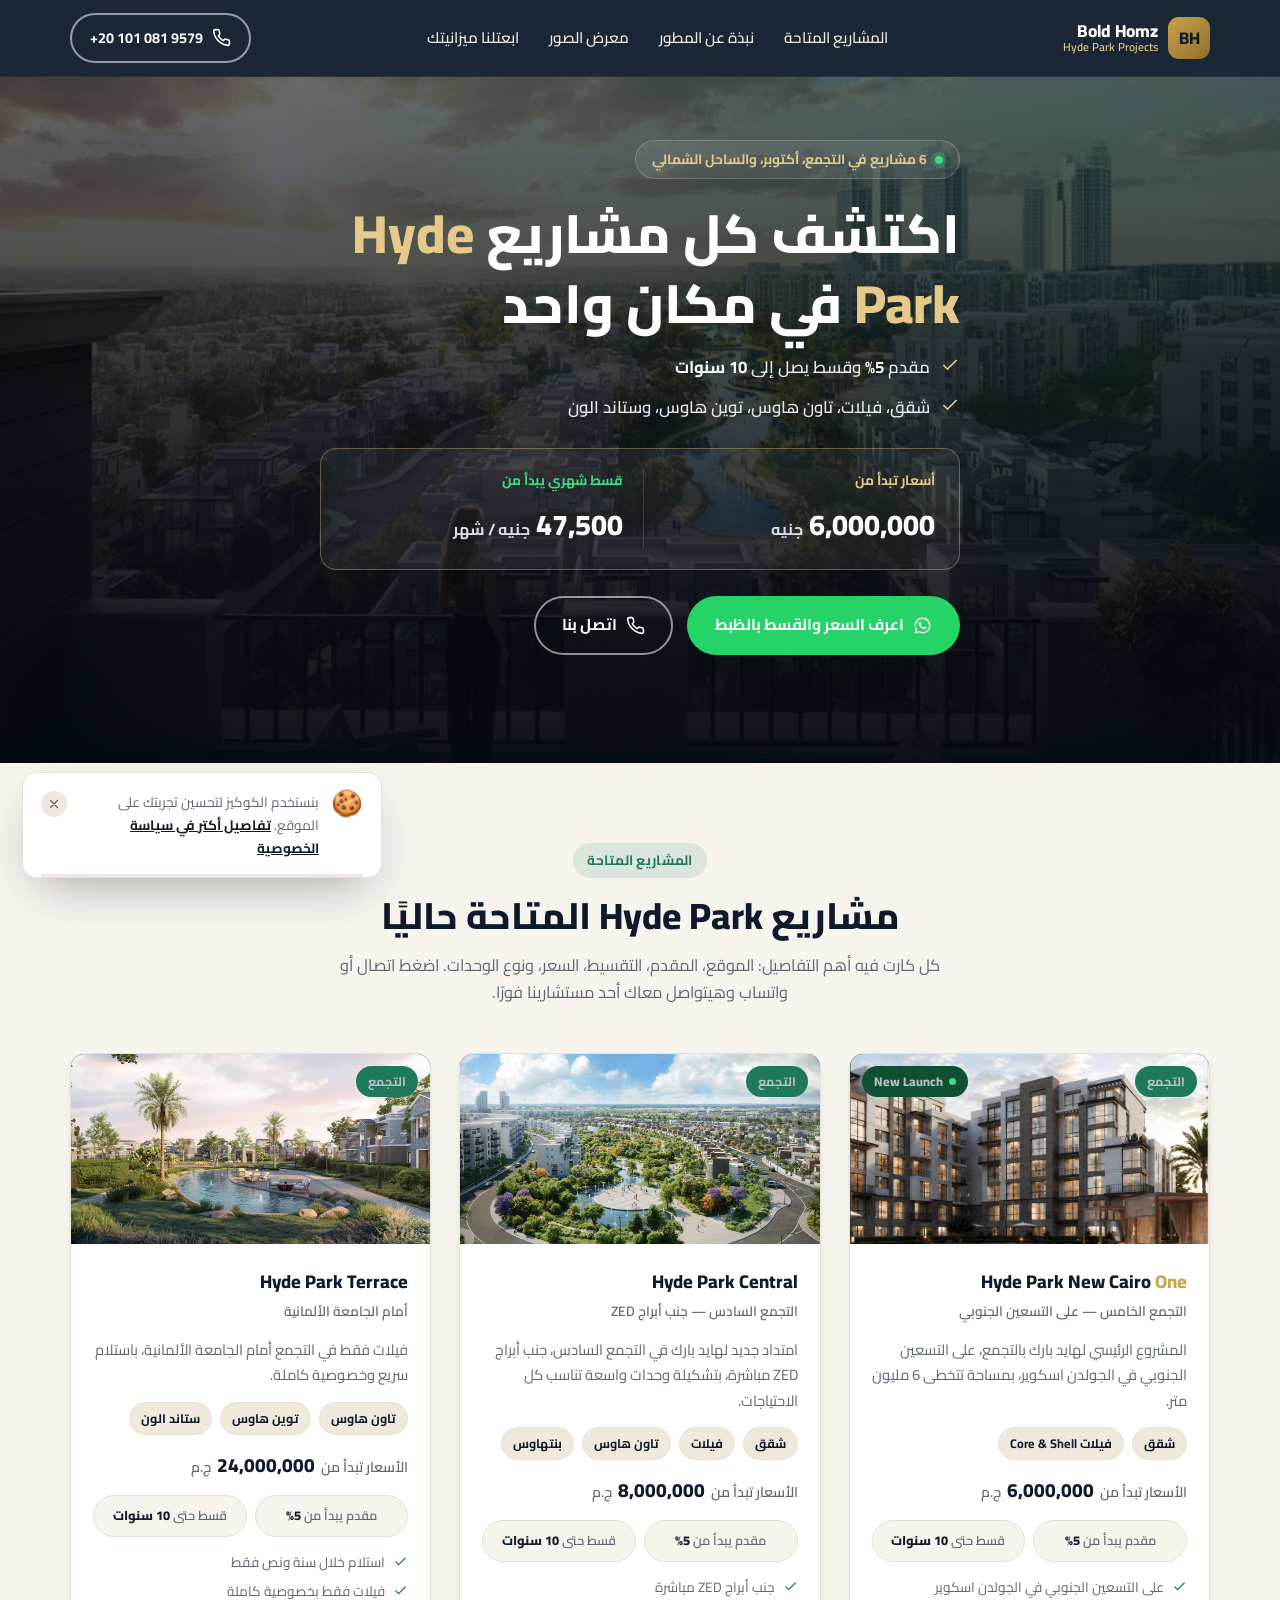
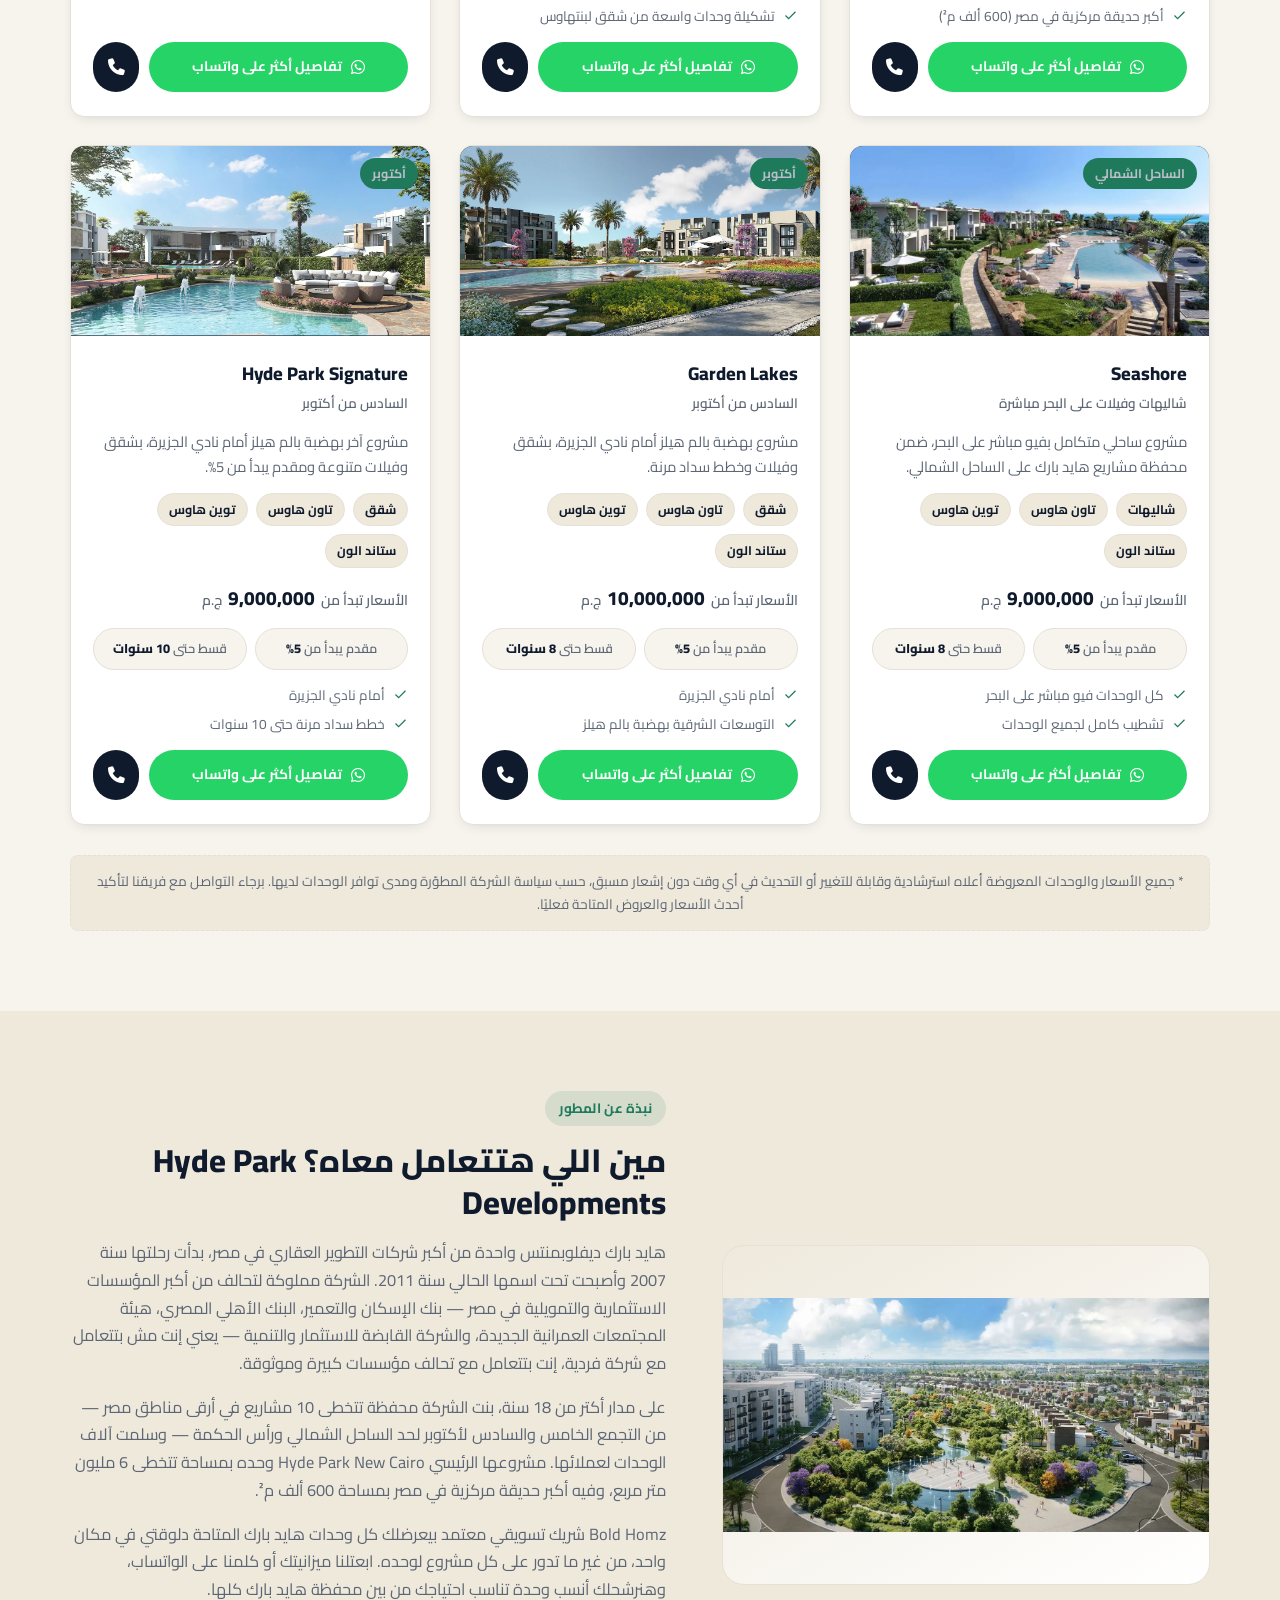
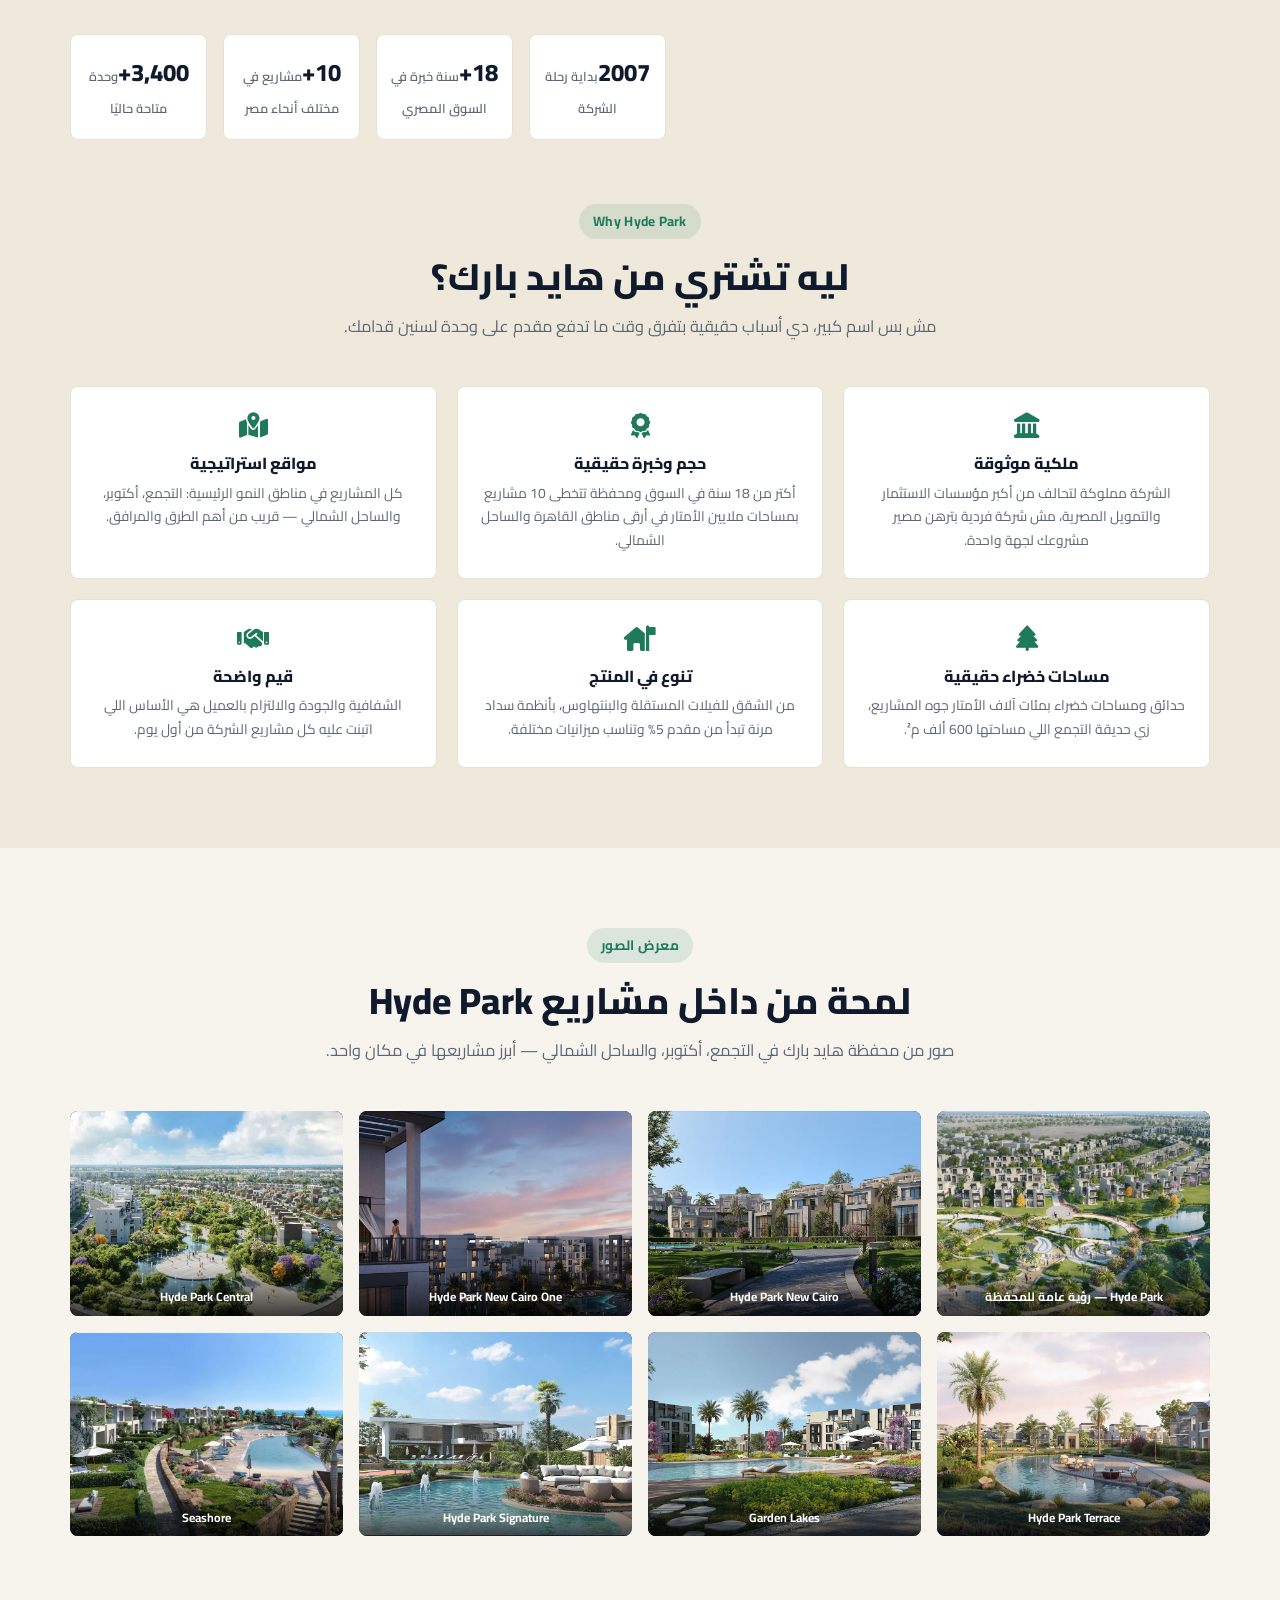
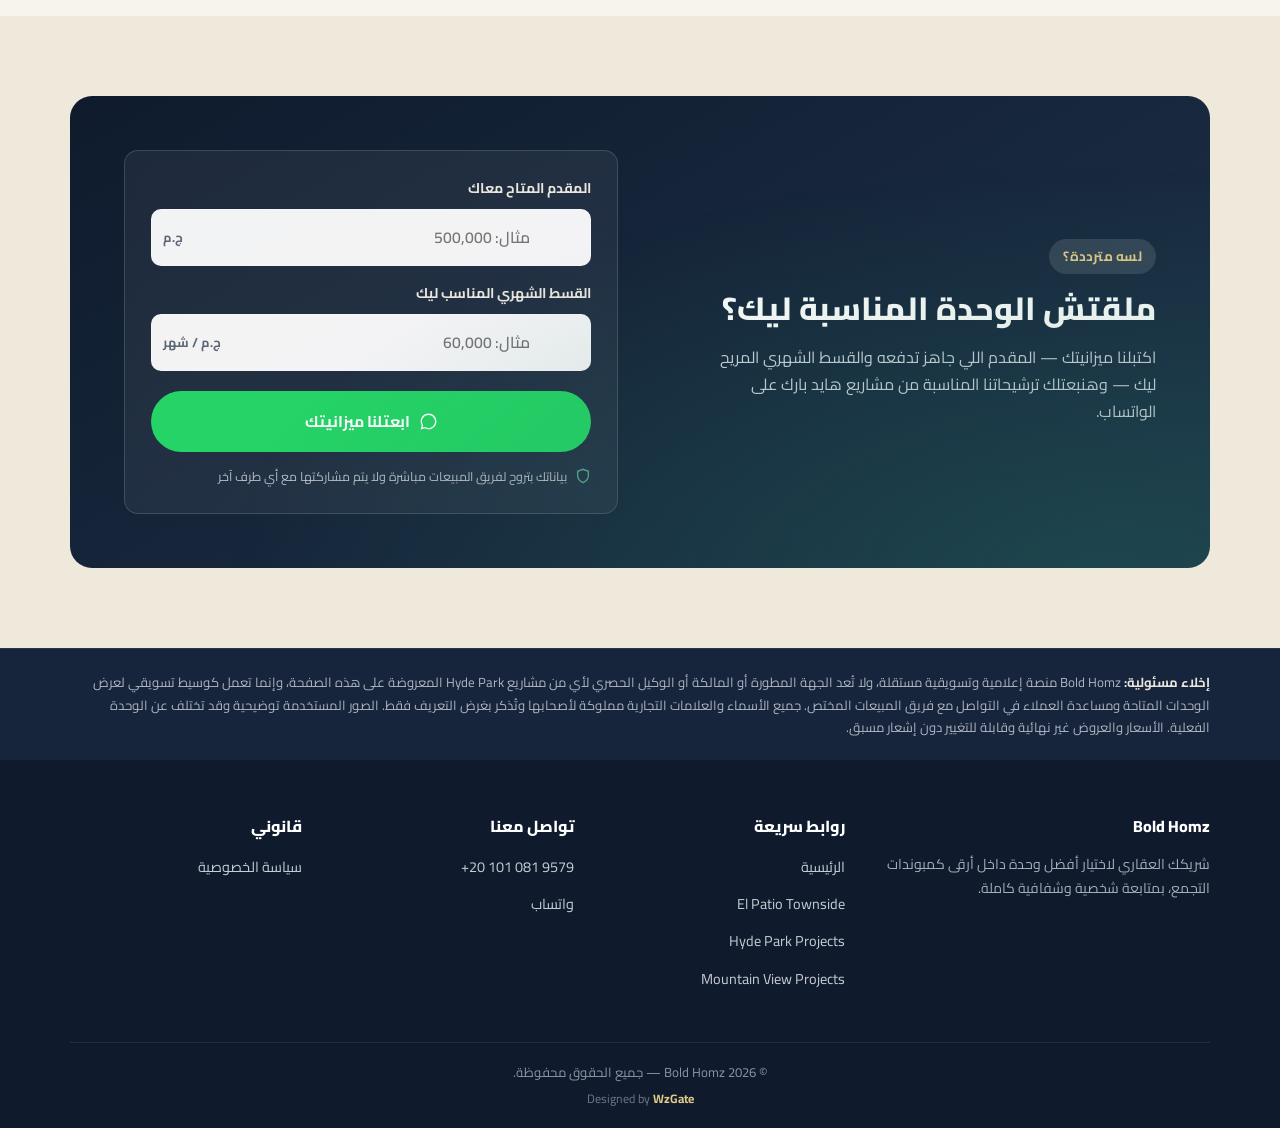
==== commit c6cec841: "Highlight Hyde Park New Cairo One with pulsing launch badge + new renders Adds the three newly-provi" ====
--- a/hyde-park-projects.html
+++ b/hyde-park-projects.html
@@ -17,13 +17,13 @@
 <meta property="og:description" content="كل مشاريع Hyde Park في مكان واحد — التجمع، أكتوبر، والساحل الشمالي. تواصل معانا على الواتساب.">
 <meta property="og:type" content="website">
 <meta property="og:url" content="https://boldhomz.com/hyde-park-projects">
-<meta property="og:image" content="https://boldhomz.com/assets/img/hyde-park/hero-masterplan.webp">
+<meta property="og:image" content="https://boldhomz.com/assets/img/hyde-park/newcairo-one-hero.jpg">
 <meta property="og:image:alt" content="Hyde Park Projects — Bold Homz">
 <link rel="preconnect" href="https://fonts.googleapis.com">
 <link rel="preconnect" href="https://fonts.gstatic.com" crossorigin>
 <link href="https://fonts.googleapis.com/css2?family=Cairo:wght@400;600;700;800;900&display=swap" rel="stylesheet">
 <link rel="stylesheet" href="https://cdnjs.cloudflare.com/ajax/libs/font-awesome/6.5.2/css/all.min.css">
-<link rel="stylesheet" href="assets/css/style.css?v=4">
+<link rel="stylesheet" href="assets/css/style.css?v=5">
 </head>
 <body data-page="hyde-park-projects" data-project-name="Hyde Park Projects">
 <!-- Google Tag Manager (noscript) -->
@@ -58,7 +58,7 @@
 </header>
 
 <section class="hero">
-  <div class="hero-media"><img src="assets/img/hyde-park/hero-masterplan.webp" alt="Hyde Park Projects"></div>
+  <div class="hero-media"><img src="assets/img/hyde-park/newcairo-one-hero.jpg" alt="Hyde Park Projects"></div>
   <div class="hero-overlay"></div>
   <div class="container">
     <div class="hero-content">
@@ -104,11 +104,12 @@
 
       <article class="p-card reveal">
         <div class="p-card-media">
-          <img src="assets/img/hyde-park/newcairo-card.webp" alt="Hyde Park New Cairo" loading="lazy">
+          <img src="assets/img/hyde-park/newcairo-one-card.jpg" alt="Hyde Park New Cairo One" loading="lazy">
           <span class="p-card-tag">التجمع</span>
-        </div>
-        <div class="p-card-body">
-          <div class="p-card-title">Hyde Park New Cairo <small>التجمع الخامس — على التسعين الجنوبي</small></div>
+          <span class="p-card-badge-launch"><span class="dot"></span> New Launch</span>
+        </div>
+        <div class="p-card-body">
+          <div class="p-card-title">Hyde Park New Cairo <em>One</em> <small>التجمع الخامس — على التسعين الجنوبي</small></div>
           <p class="p-card-desc">المشروع الرئيسي لهايد بارك بالتجمع، على التسعين الجنوبي في الجولدن اسكوير، بمساحة تتخطى 6 مليون متر.</p>
           <div class="p-labels">
             <span class="p-label">شقق</span>
@@ -356,6 +357,7 @@
     <div class="gallery-grid">
       <div class="g-item reveal" data-title="Hyde Park — رؤية عامة للمحفظة"><img src="assets/img/hyde-park/hero-masterplan.webp" alt="Hyde Park — رؤية عامة للمحفظة" loading="lazy"><span class="g-caption">Hyde Park — رؤية عامة للمحفظة</span></div>
       <div class="g-item reveal" data-title="Hyde Park New Cairo"><img src="assets/img/hyde-park/newcairo-card.webp" alt="Hyde Park New Cairo" loading="lazy"><span class="g-caption">Hyde Park New Cairo</span></div>
+      <div class="g-item reveal" data-title="Hyde Park New Cairo One"><img src="assets/img/hyde-park/newcairo-one-gallery.jpg" alt="Hyde Park New Cairo One" loading="lazy"><span class="g-caption">Hyde Park New Cairo One</span></div>
       <div class="g-item reveal" data-title="Hyde Park Central"><img src="assets/img/hyde-park/central-card.webp" alt="Hyde Park Central" loading="lazy"><span class="g-caption">Hyde Park Central</span></div>
       <div class="g-item reveal" data-title="Hyde Park Terrace"><img src="assets/img/hyde-park/terrace-card.webp" alt="Hyde Park Terrace" loading="lazy"><span class="g-caption">Hyde Park Terrace</span></div>
       <div class="g-item reveal" data-title="Garden Lakes"><img src="assets/img/hyde-park/garden-lakes-card.jpg" alt="Garden Lakes" loading="lazy"><span class="g-caption">Garden Lakes</span></div>
@@ -453,8 +455,8 @@
 </div>
 
 <script>document.getElementById("year").textContent = new Date().getFullYear();</script>
-<script src="assets/js/config.js"></script>
-<script src="assets/js/main.js"></script>
+<script src="assets/js/config.js?v=1"></script>
+<script src="assets/js/main.js?v=1"></script>
 <script src="assets/js/cookie-notice.js"></script>
 </body>
 </html>
--- a/assets/css/style.css
+++ b/assets/css/style.css
@@ -268,8 +268,21 @@
   background:var(--accent); color:#fff; font-size:.74rem; font-weight:700;
   padding:5px 12px; border-radius:999px;
 }
+.p-card-badge-launch{
+  position:absolute; top:12px; inset-inline-end:12px; z-index:2;
+  display:inline-flex; align-items:center; gap:6px;
+  background:#0f5132; color:#fff; font-size:.72rem; font-weight:800;
+  padding:5px 12px; border-radius:999px;
+  animation:launchPulse 1.8s ease-in-out infinite;
+}
+.p-card-badge-launch .dot{ width:7px; height:7px; border-radius:50%; background:#3ddc84; flex:none; }
+@keyframes launchPulse{
+  0%,100%{ transform:scale(1); box-shadow:0 0 0 0 rgba(15,81,50,.55); }
+  50%{ transform:scale(1.07); box-shadow:0 0 0 7px rgba(15,81,50,0); }
+}
 .p-card-body{ padding:22px 22px 24px; display:flex; flex-direction:column; gap:14px; flex:1; }
 .p-card-title{ font-size:1.15rem; font-weight:800; color:var(--navy); }
+.p-card-title em{ font-style:normal; color:var(--gold); }
 .p-card-title small{ display:block; font-size:.85rem; font-weight:600; color:var(--muted); margin-top:3px; }
 .p-card-desc{ font-size:.92rem; color:var(--muted); }
 .p-labels{ display:flex; flex-wrap:wrap; gap:8px; }
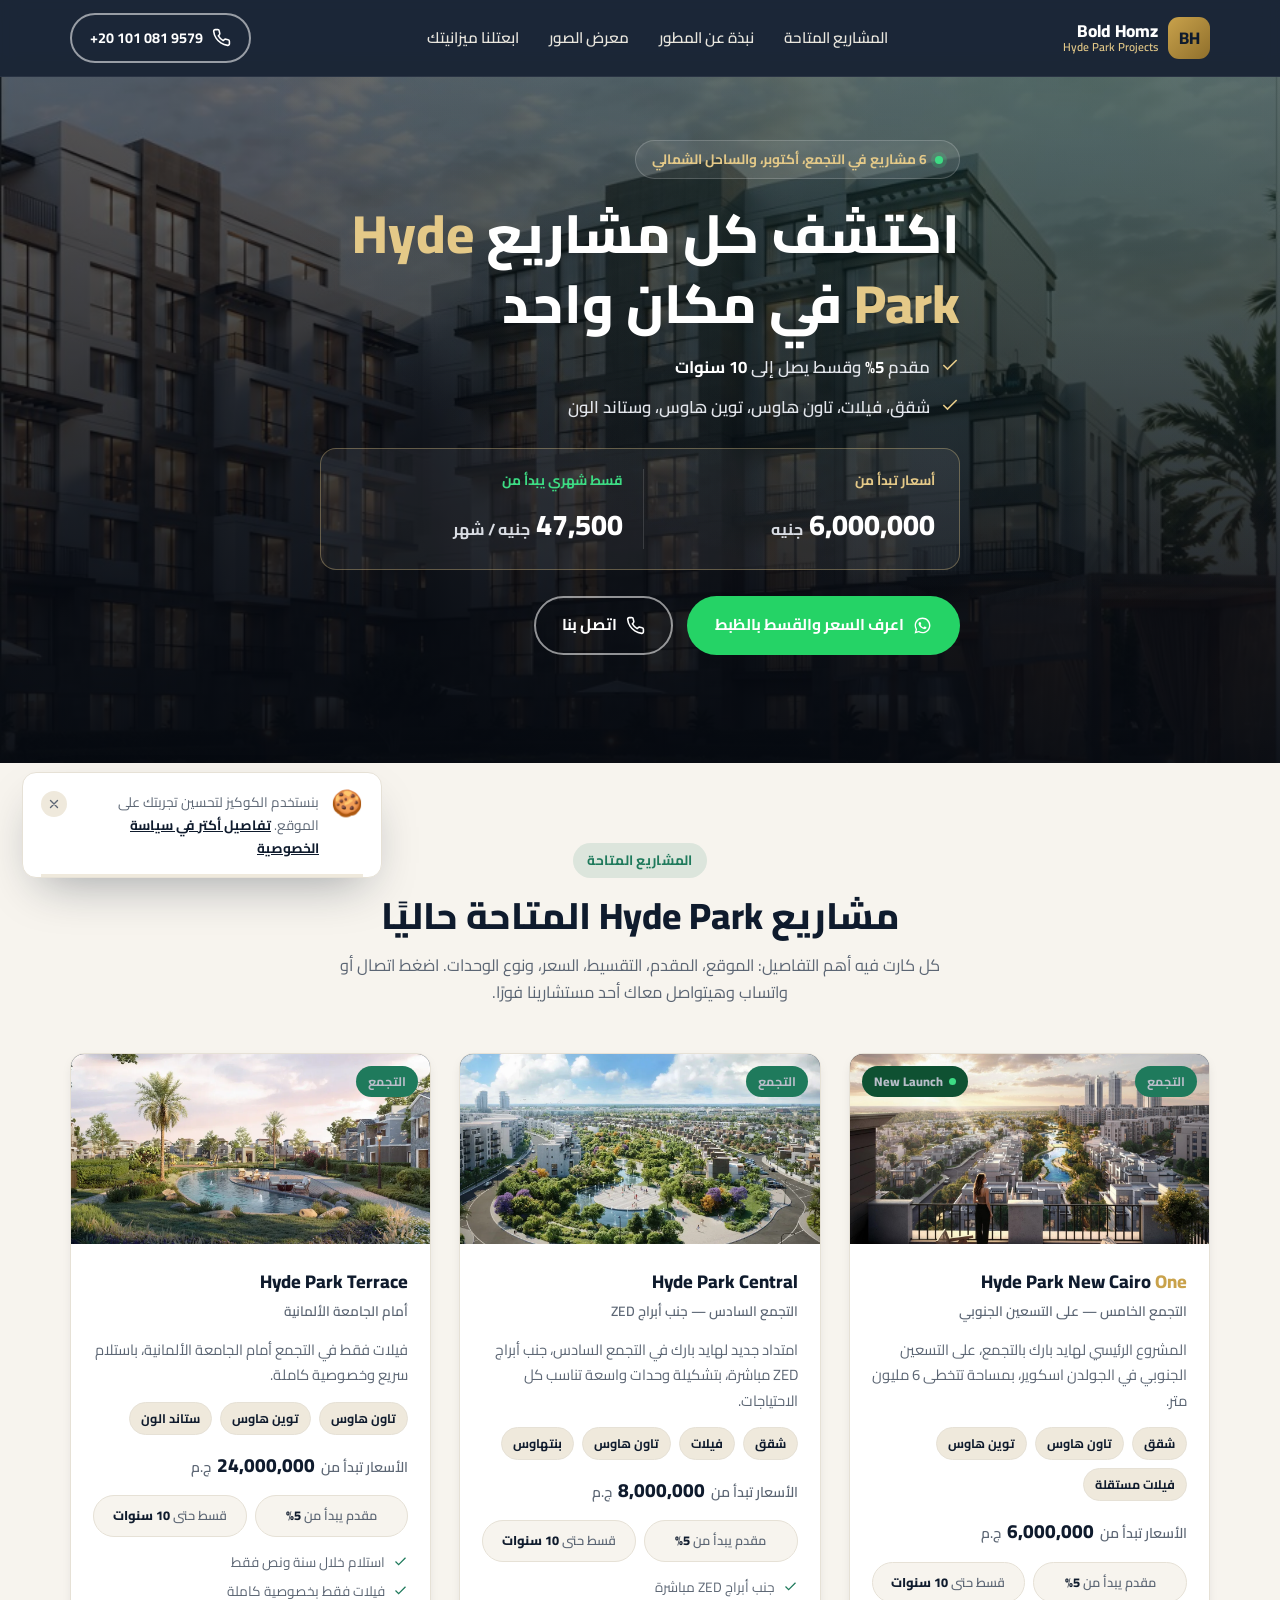
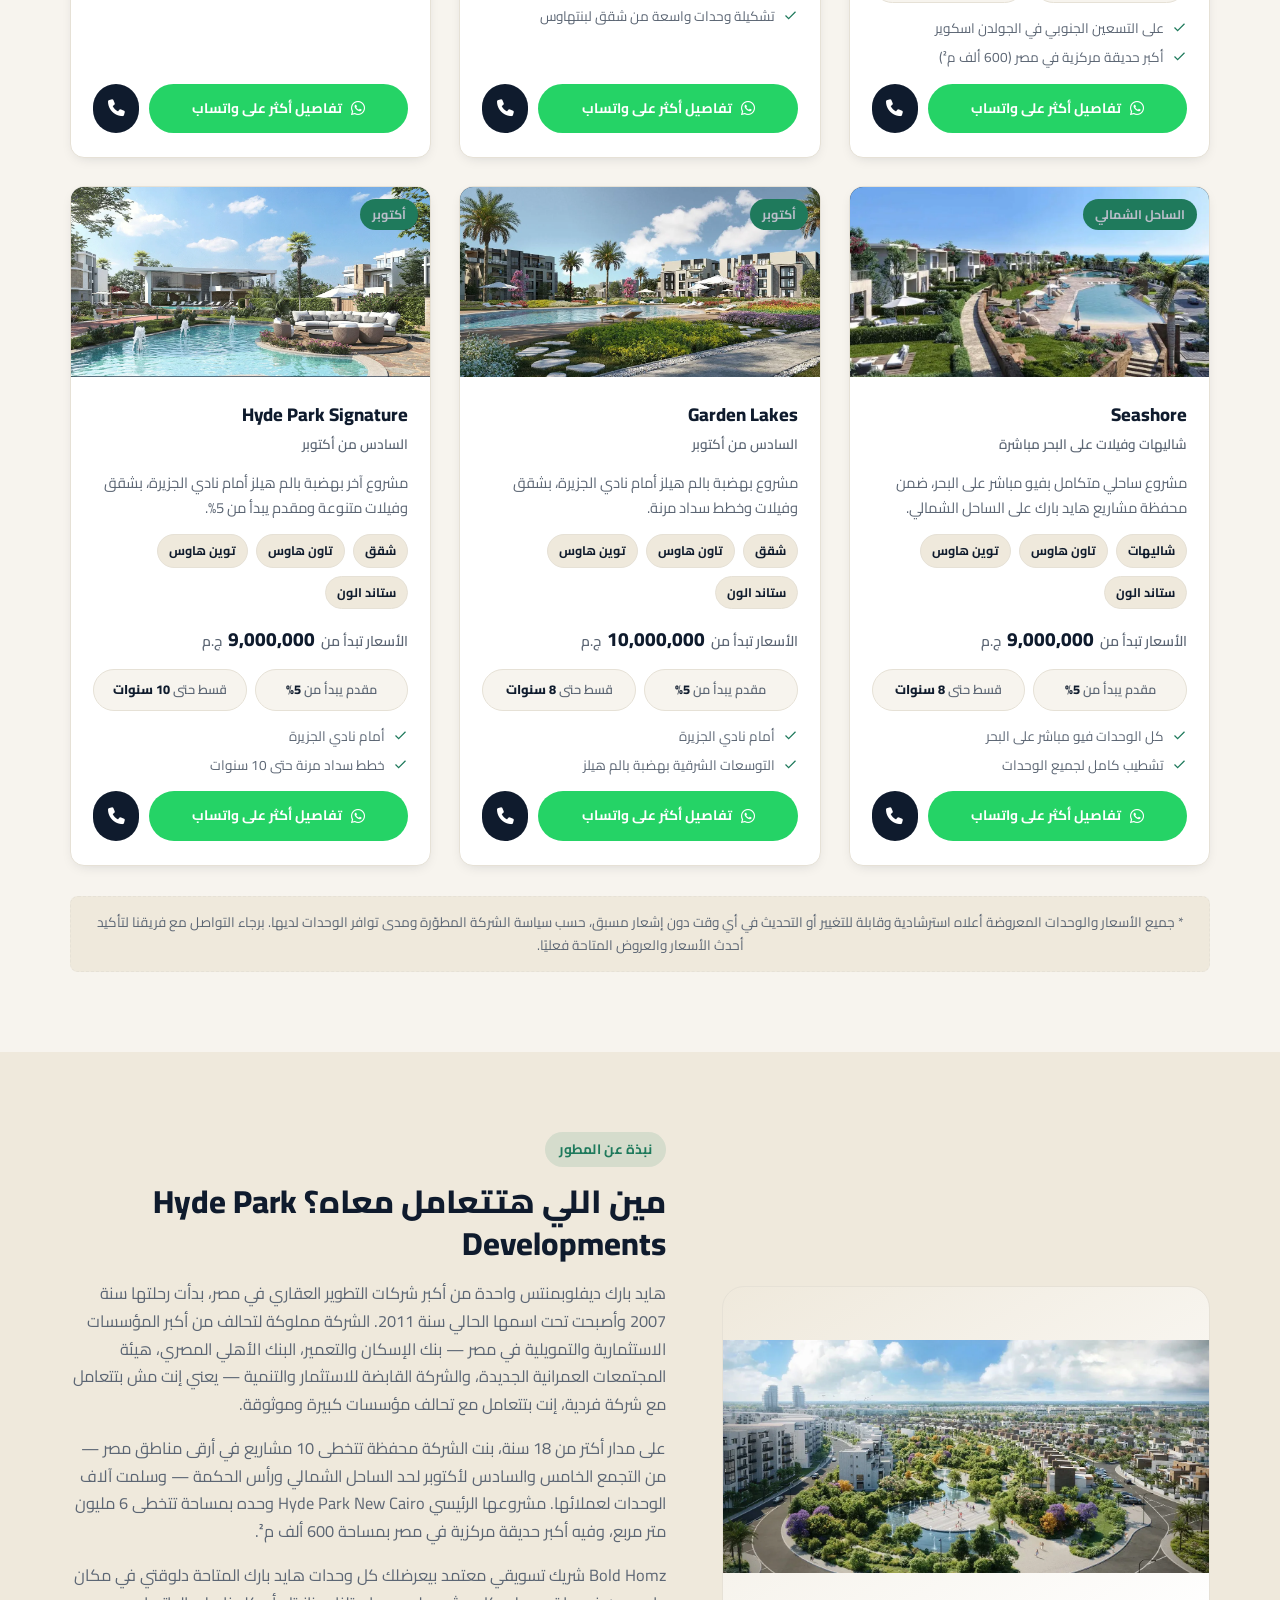
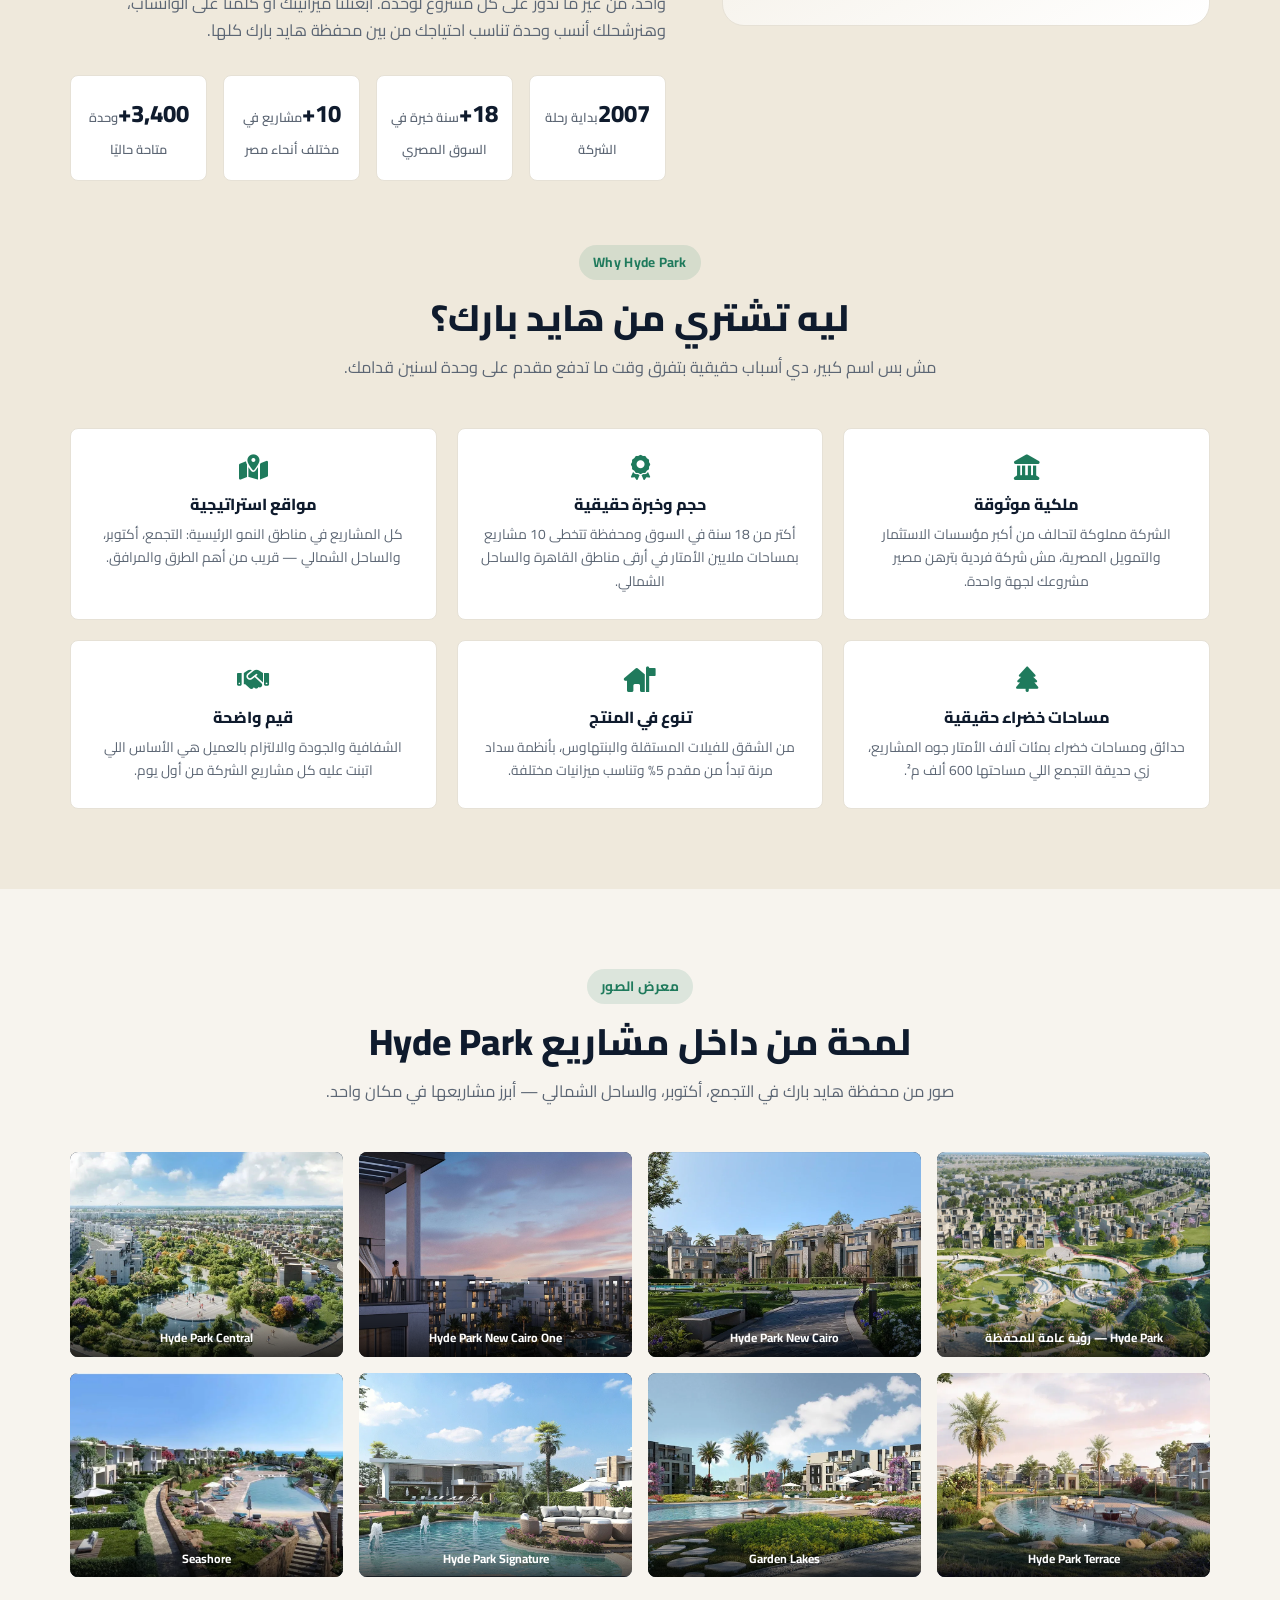
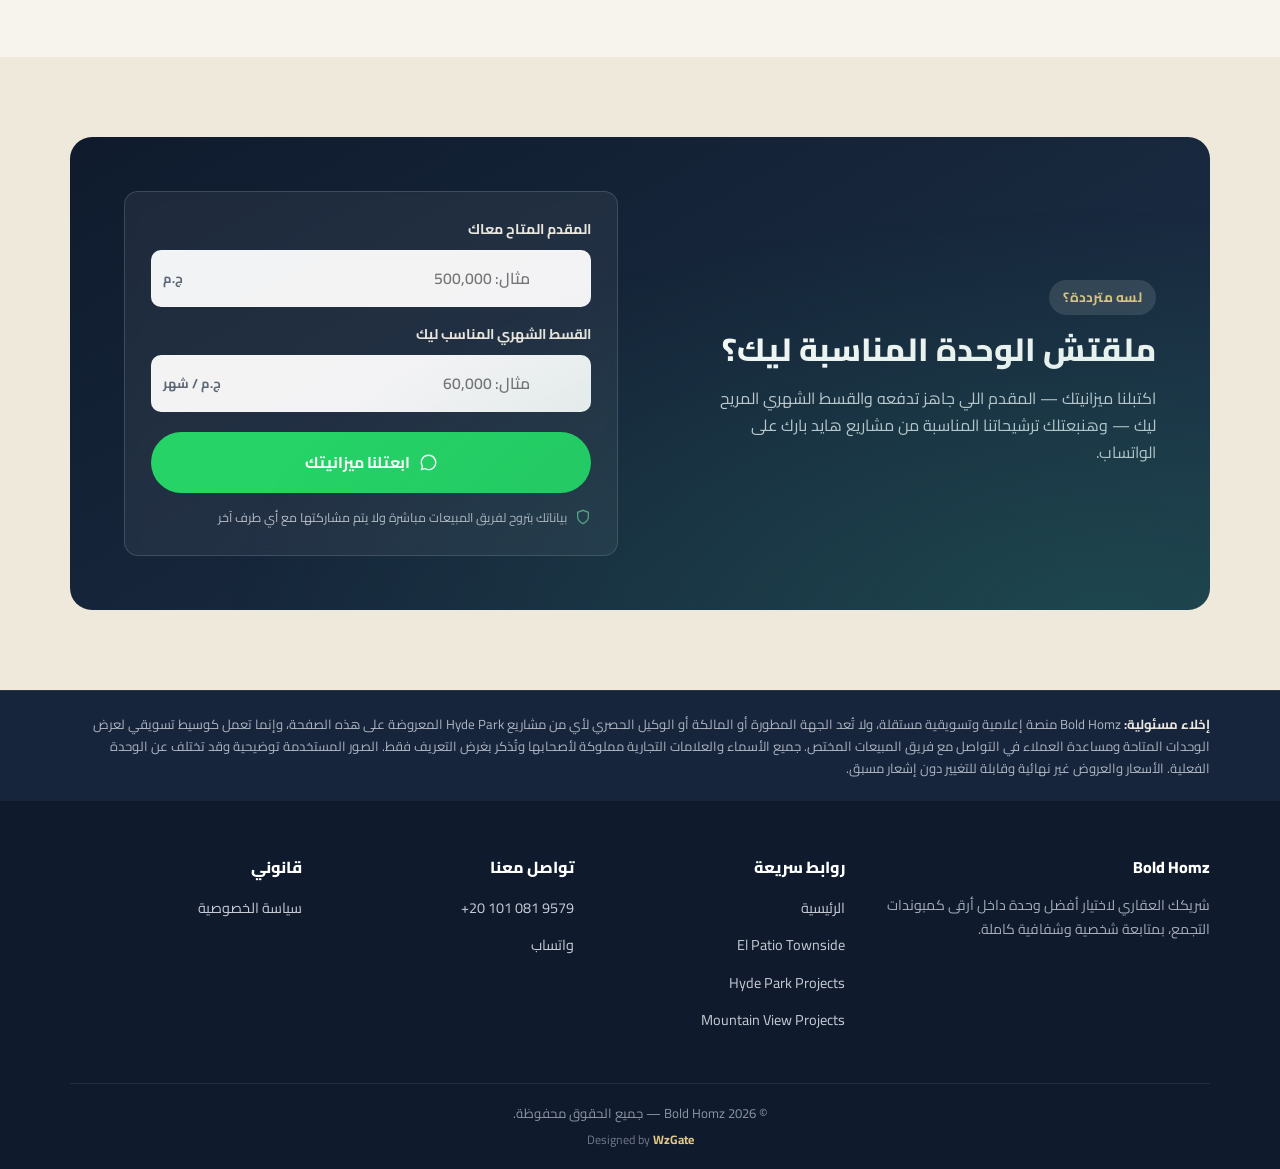
==== commit d58d5ddd: "Swap New Cairo One hero/card images, fix unit-type labels The sunrise panorama render is the one use" ====
--- a/hyde-park-projects.html
+++ b/hyde-park-projects.html
@@ -113,7 +113,9 @@
           <p class="p-card-desc">المشروع الرئيسي لهايد بارك بالتجمع، على التسعين الجنوبي في الجولدن اسكوير، بمساحة تتخطى 6 مليون متر.</p>
           <div class="p-labels">
             <span class="p-label">شقق</span>
-            <span class="p-label">فيلات Core &amp; Shell</span>
+            <span class="p-label">تاون هاوس</span>
+            <span class="p-label">توين هاوس</span>
+            <span class="p-label">فيلات مستقلة</span>
           </div>
           <div class="p-price">الأسعار تبدأ من <b>6,000,000</b> ج.م</div>
           <div class="p-meta">
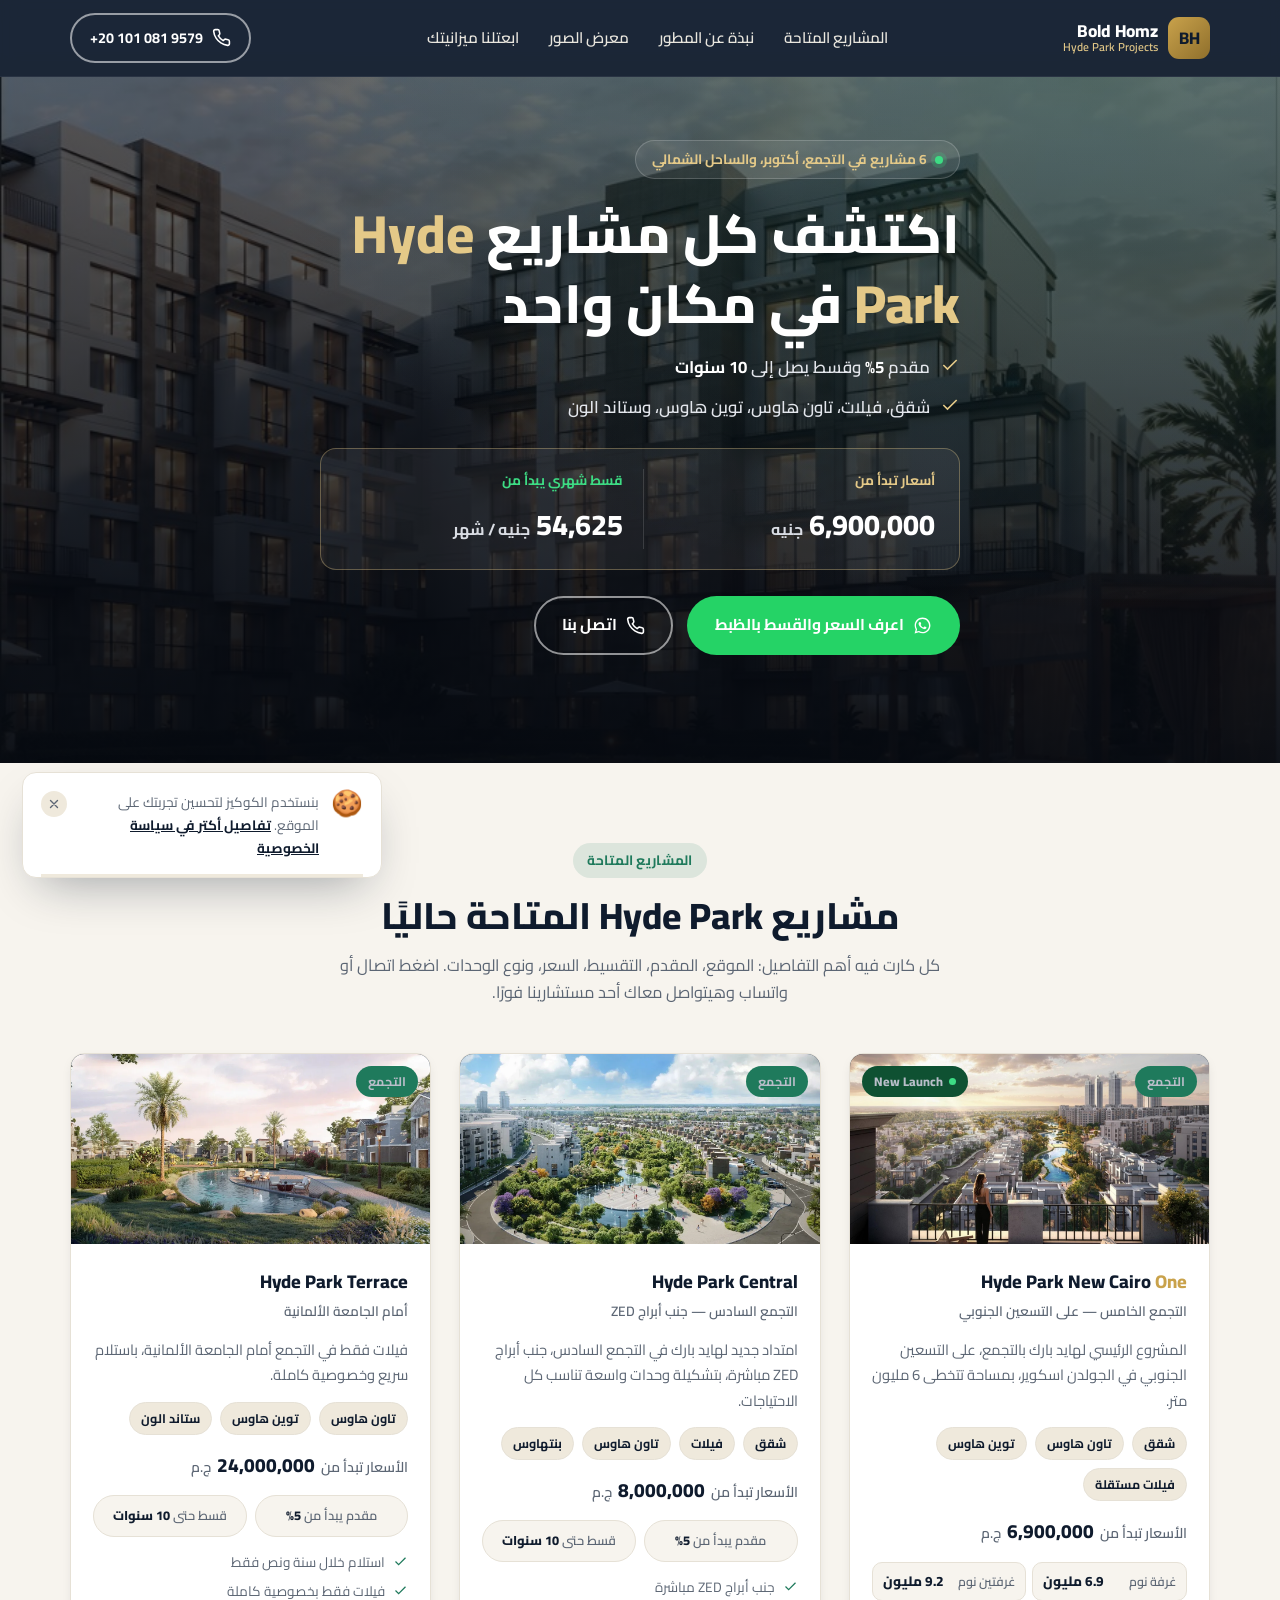
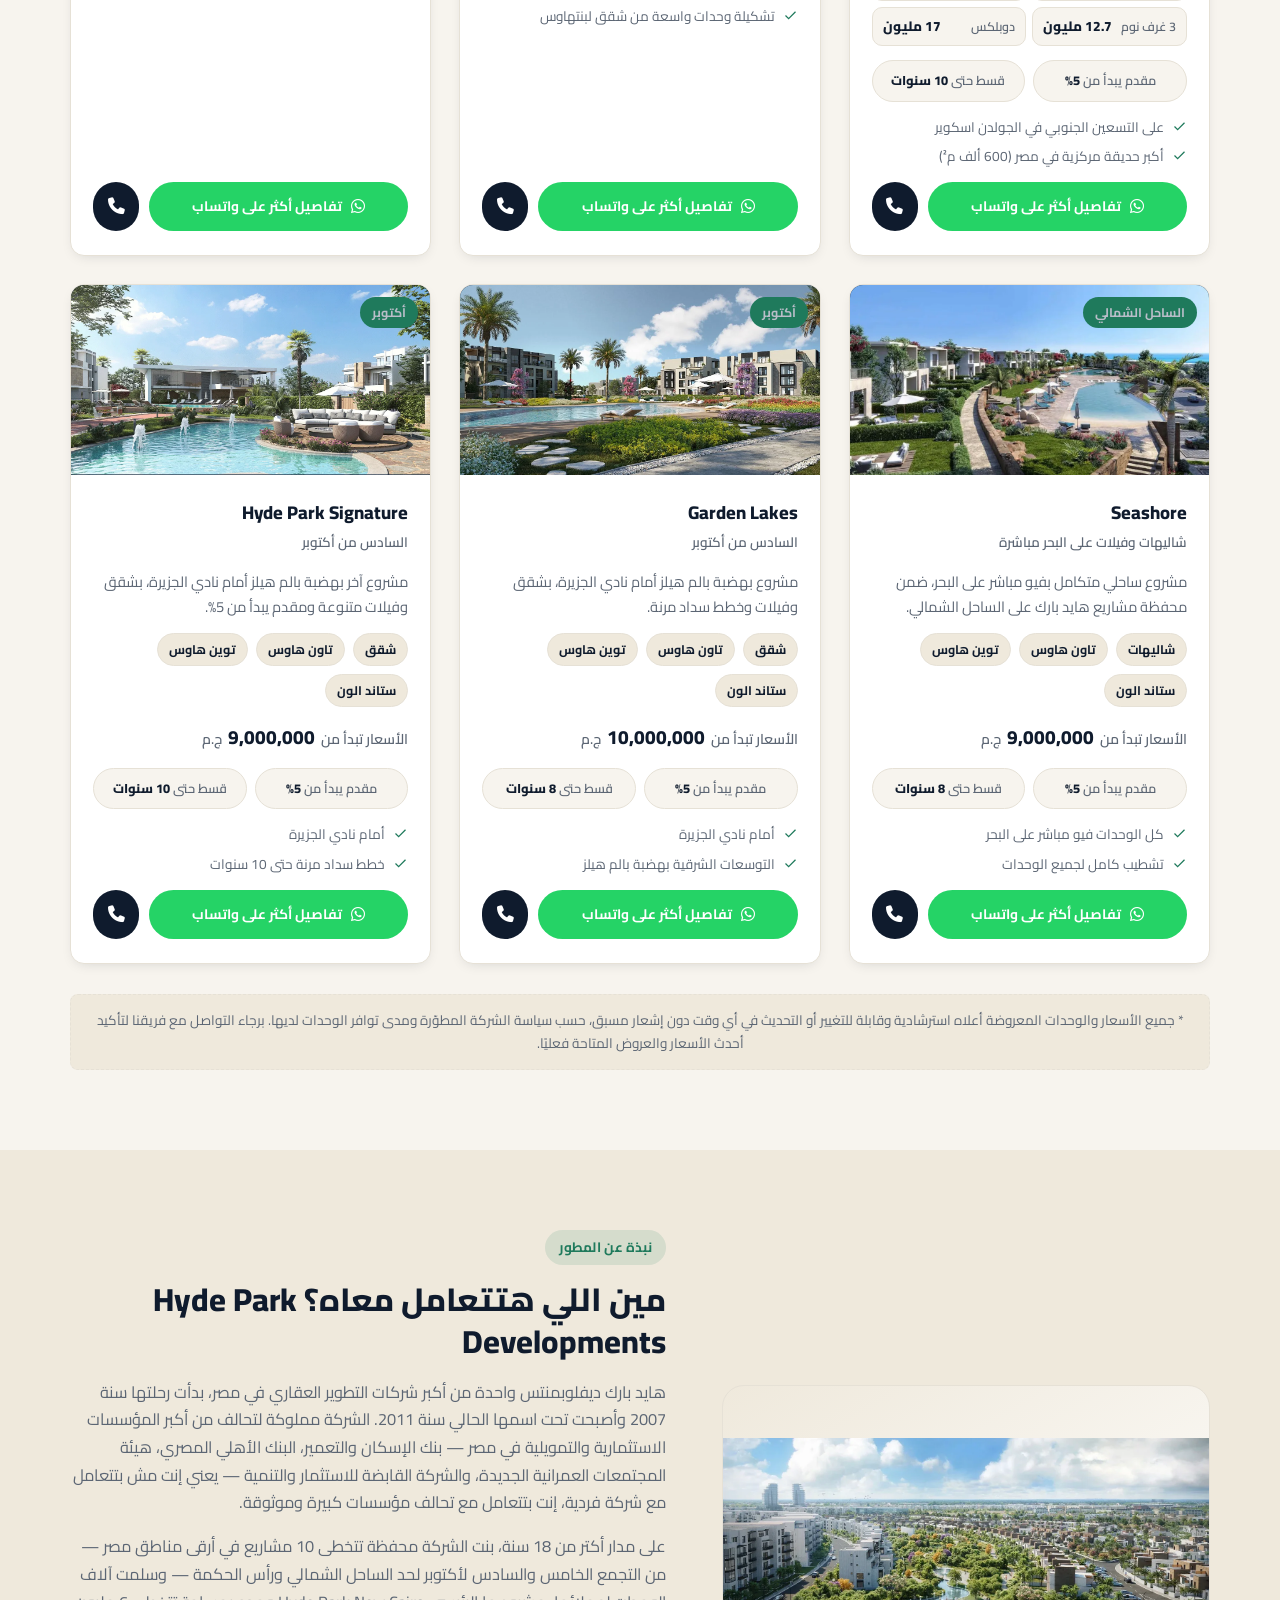
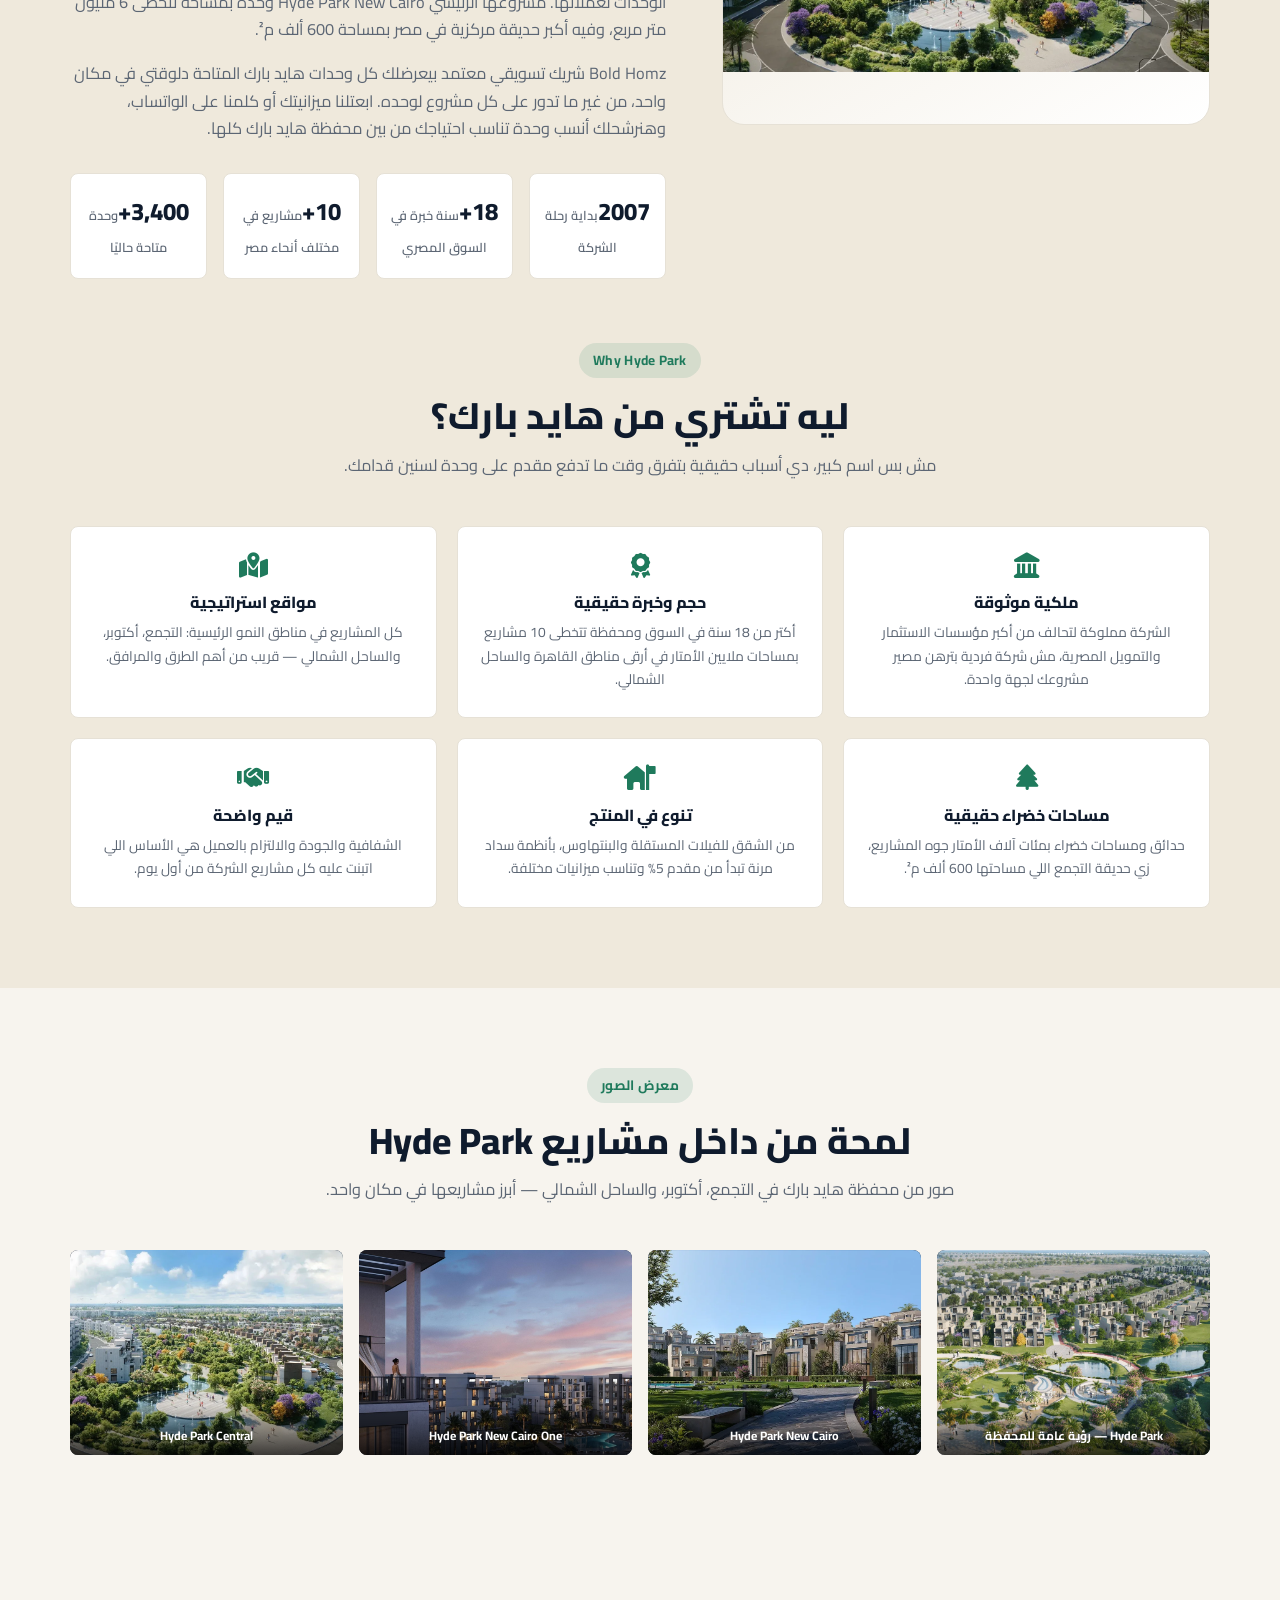
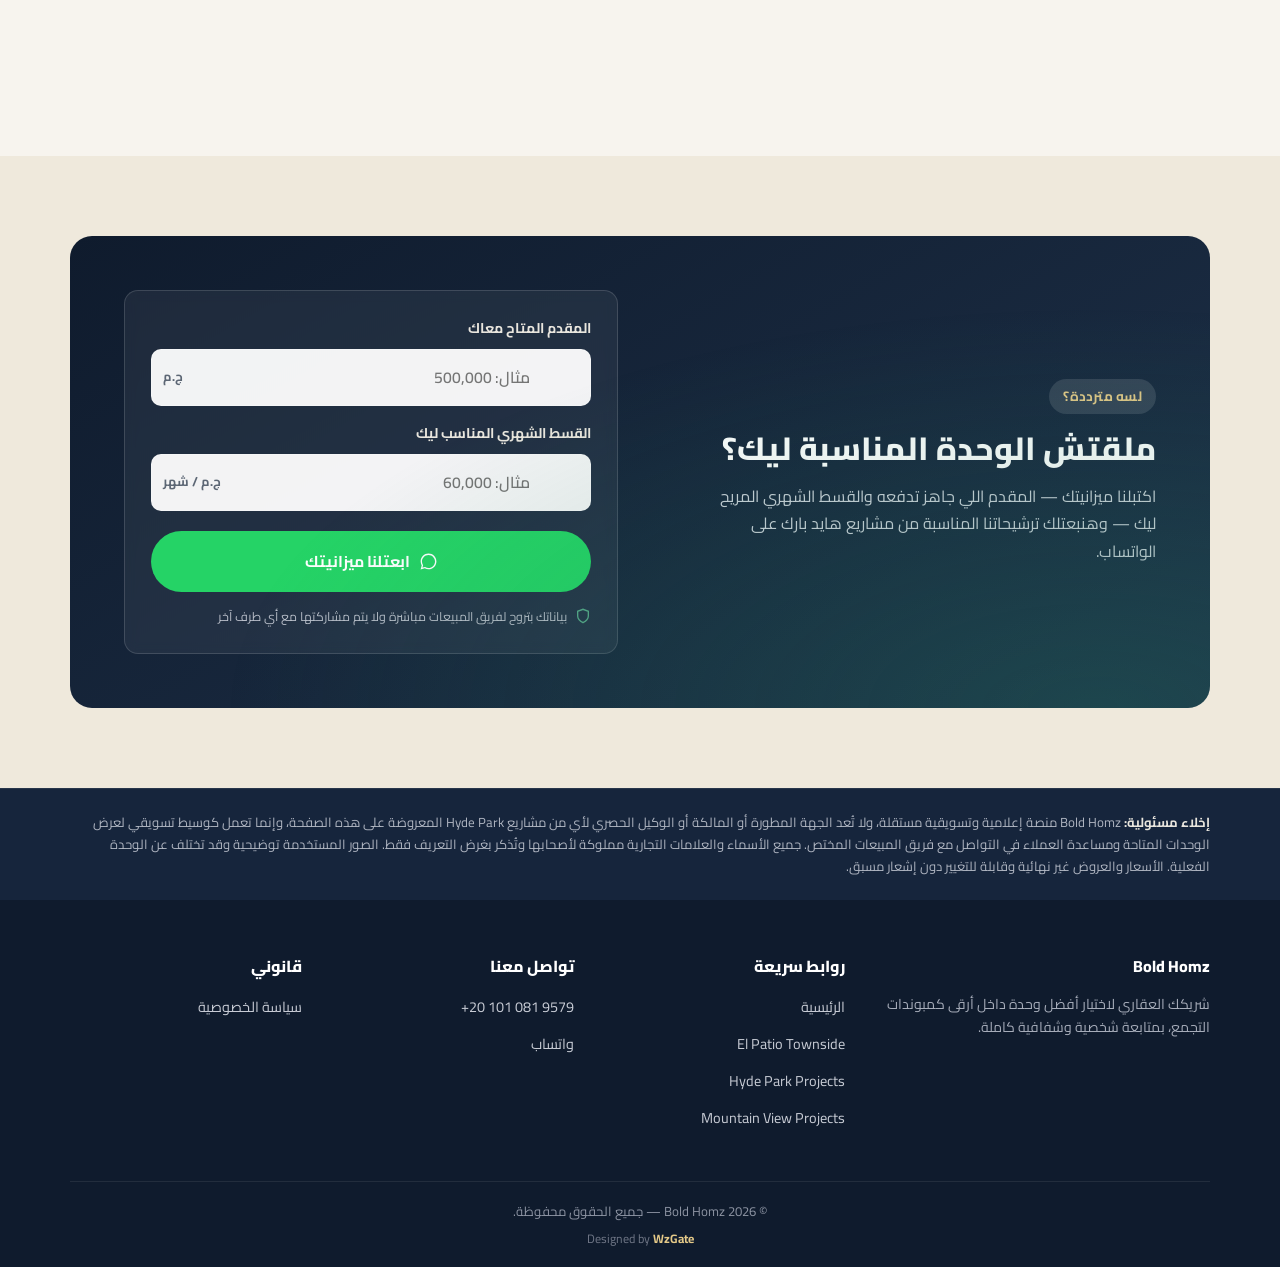
==== commit b13aafcc: "Update Hyde Park New Cairo One prices and hero starting price Hero now starts from 6,900,000 EGP wit" ====
--- a/hyde-park-projects.html
+++ b/hyde-park-projects.html
@@ -23,7 +23,7 @@
 <link rel="preconnect" href="https://fonts.gstatic.com" crossorigin>
 <link href="https://fonts.googleapis.com/css2?family=Cairo:wght@400;600;700;800;900&display=swap" rel="stylesheet">
 <link rel="stylesheet" href="https://cdnjs.cloudflare.com/ajax/libs/font-awesome/6.5.2/css/all.min.css">
-<link rel="stylesheet" href="assets/css/style.css?v=5">
+<link rel="stylesheet" href="assets/css/style.css?v=6">
 </head>
 <body data-page="hyde-park-projects" data-project-name="Hyde Park Projects">
 <!-- Google Tag Manager (noscript) -->
@@ -71,11 +71,11 @@
       <div class="hero-price-panel">
         <div class="hpp-col">
           <div class="hpp-label">أسعار تبدأ من</div>
-          <div class="hpp-value">6,000,000 <span>جنيه</span></div>
+          <div class="hpp-value">6,900,000 <span>جنيه</span></div>
         </div>
         <div class="hpp-col">
           <div class="hpp-label">قسط شهري يبدأ من</div>
-          <div class="hpp-value">47,500 <span>جنيه / شهر</span></div>
+          <div class="hpp-value">54,625 <span>جنيه / شهر</span></div>
         </div>
       </div>
       <div class="hero-ctas">
@@ -117,7 +117,13 @@
             <span class="p-label">توين هاوس</span>
             <span class="p-label">فيلات مستقلة</span>
           </div>
-          <div class="p-price">الأسعار تبدأ من <b>6,000,000</b> ج.م</div>
+          <div class="p-price">الأسعار تبدأ من <b>6,900,000</b> ج.م</div>
+          <ul class="p-unit-prices">
+            <li><span>غرفة نوم</span><b>6.9 مليون</b></li>
+            <li><span>غرفتين نوم</span><b>9.2 مليون</b></li>
+            <li><span>3 غرف نوم</span><b>12.7 مليون</b></li>
+            <li><span>دوبلكس</span><b>17 مليون</b></li>
+          </ul>
           <div class="p-meta">
             <span class="p-term">مقدم يبدأ من <b>5%</b></span>
             <span class="p-term">قسط حتى <b>10 سنوات</b></span>
--- a/assets/css/style.css
+++ b/assets/css/style.css
@@ -292,6 +292,13 @@
   font-size:.78rem; font-weight:700; color:var(--navy);
   background:var(--cream-2); border:1px solid var(--line); padding:5px 11px; border-radius:999px;
 }
+.p-unit-prices{ display:grid; grid-template-columns:1fr 1fr; gap:6px; }
+.p-unit-prices li{
+  display:flex; justify-content:space-between; align-items:baseline; gap:6px;
+  background:var(--cream); border:1px solid var(--line); border-radius:10px;
+  padding:7px 10px; font-size:.78rem; color:var(--muted); font-weight:600;
+}
+.p-unit-prices li b{ color:var(--navy); font-weight:800; font-size:.85rem; white-space:nowrap; }
 .p-meta{ display:flex; flex-wrap:wrap; gap:8px; }
 .p-term{
   flex:1 1 118px; text-align:center;
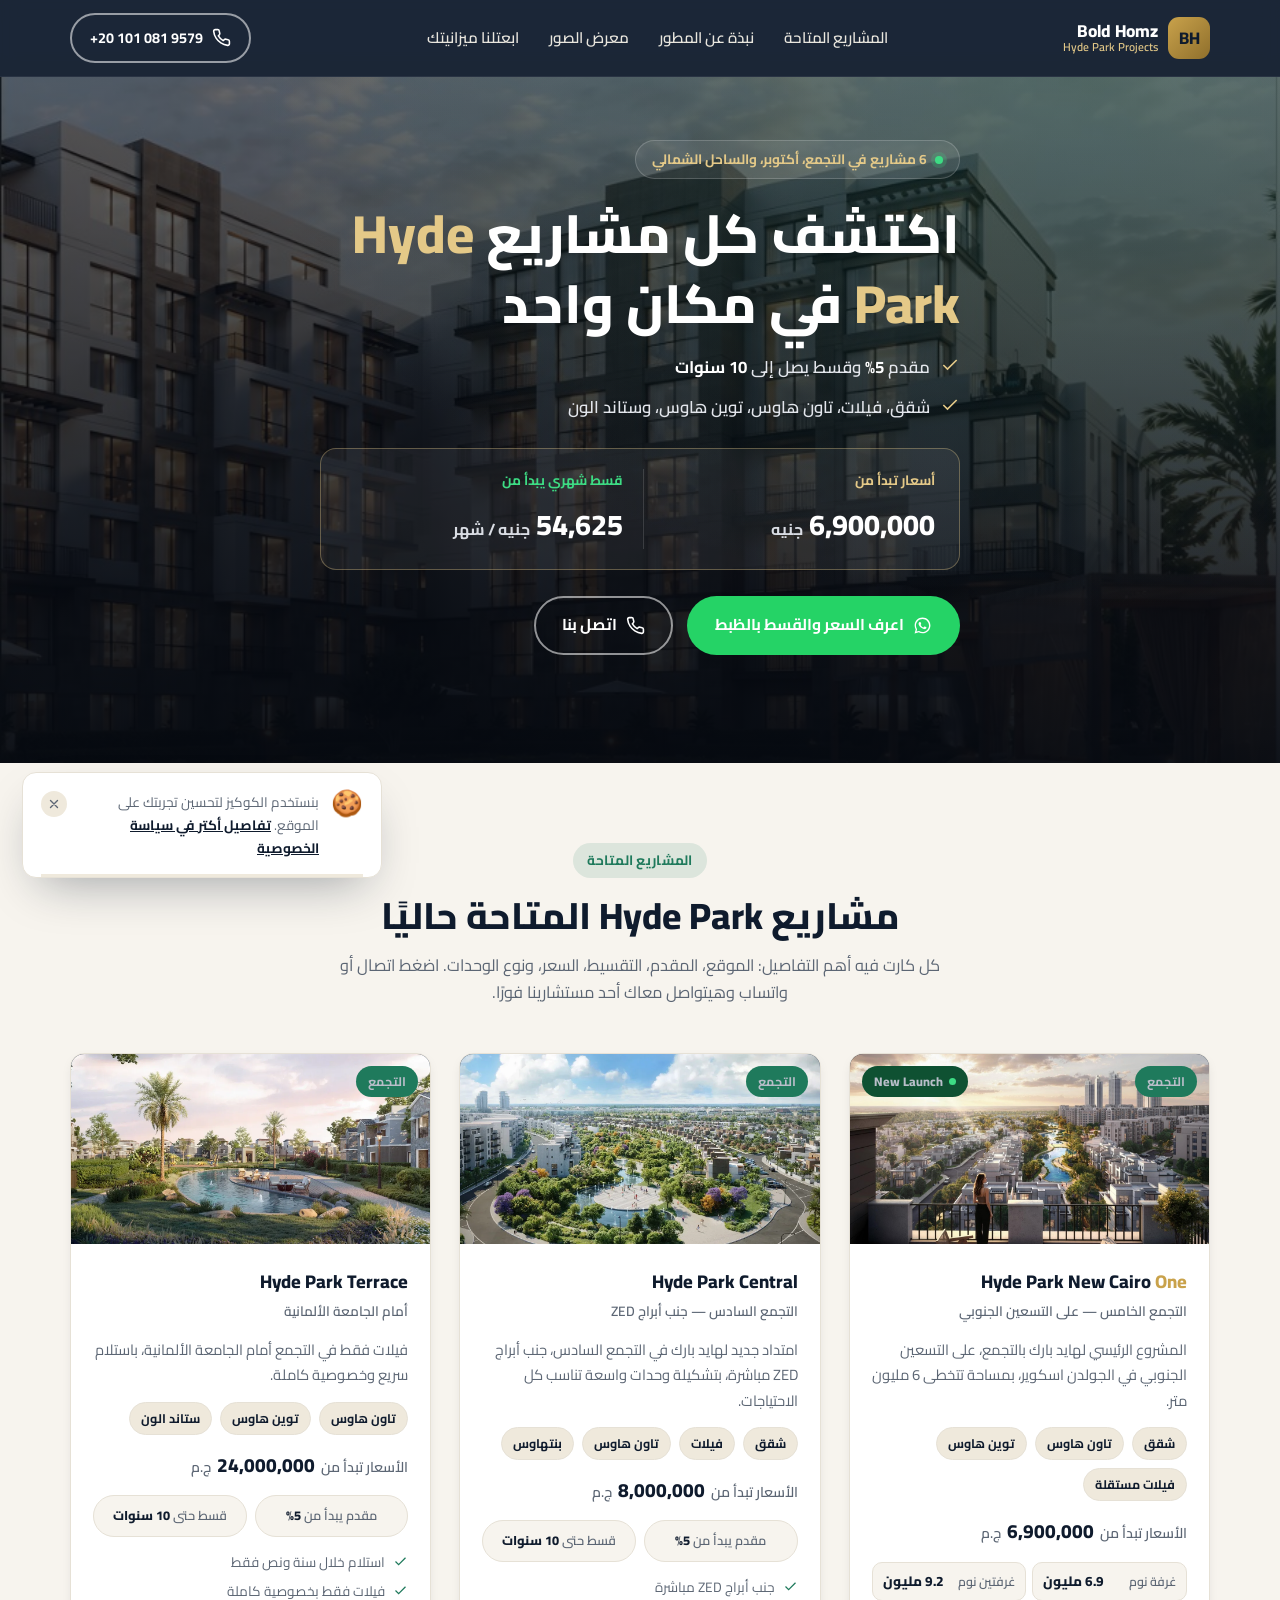
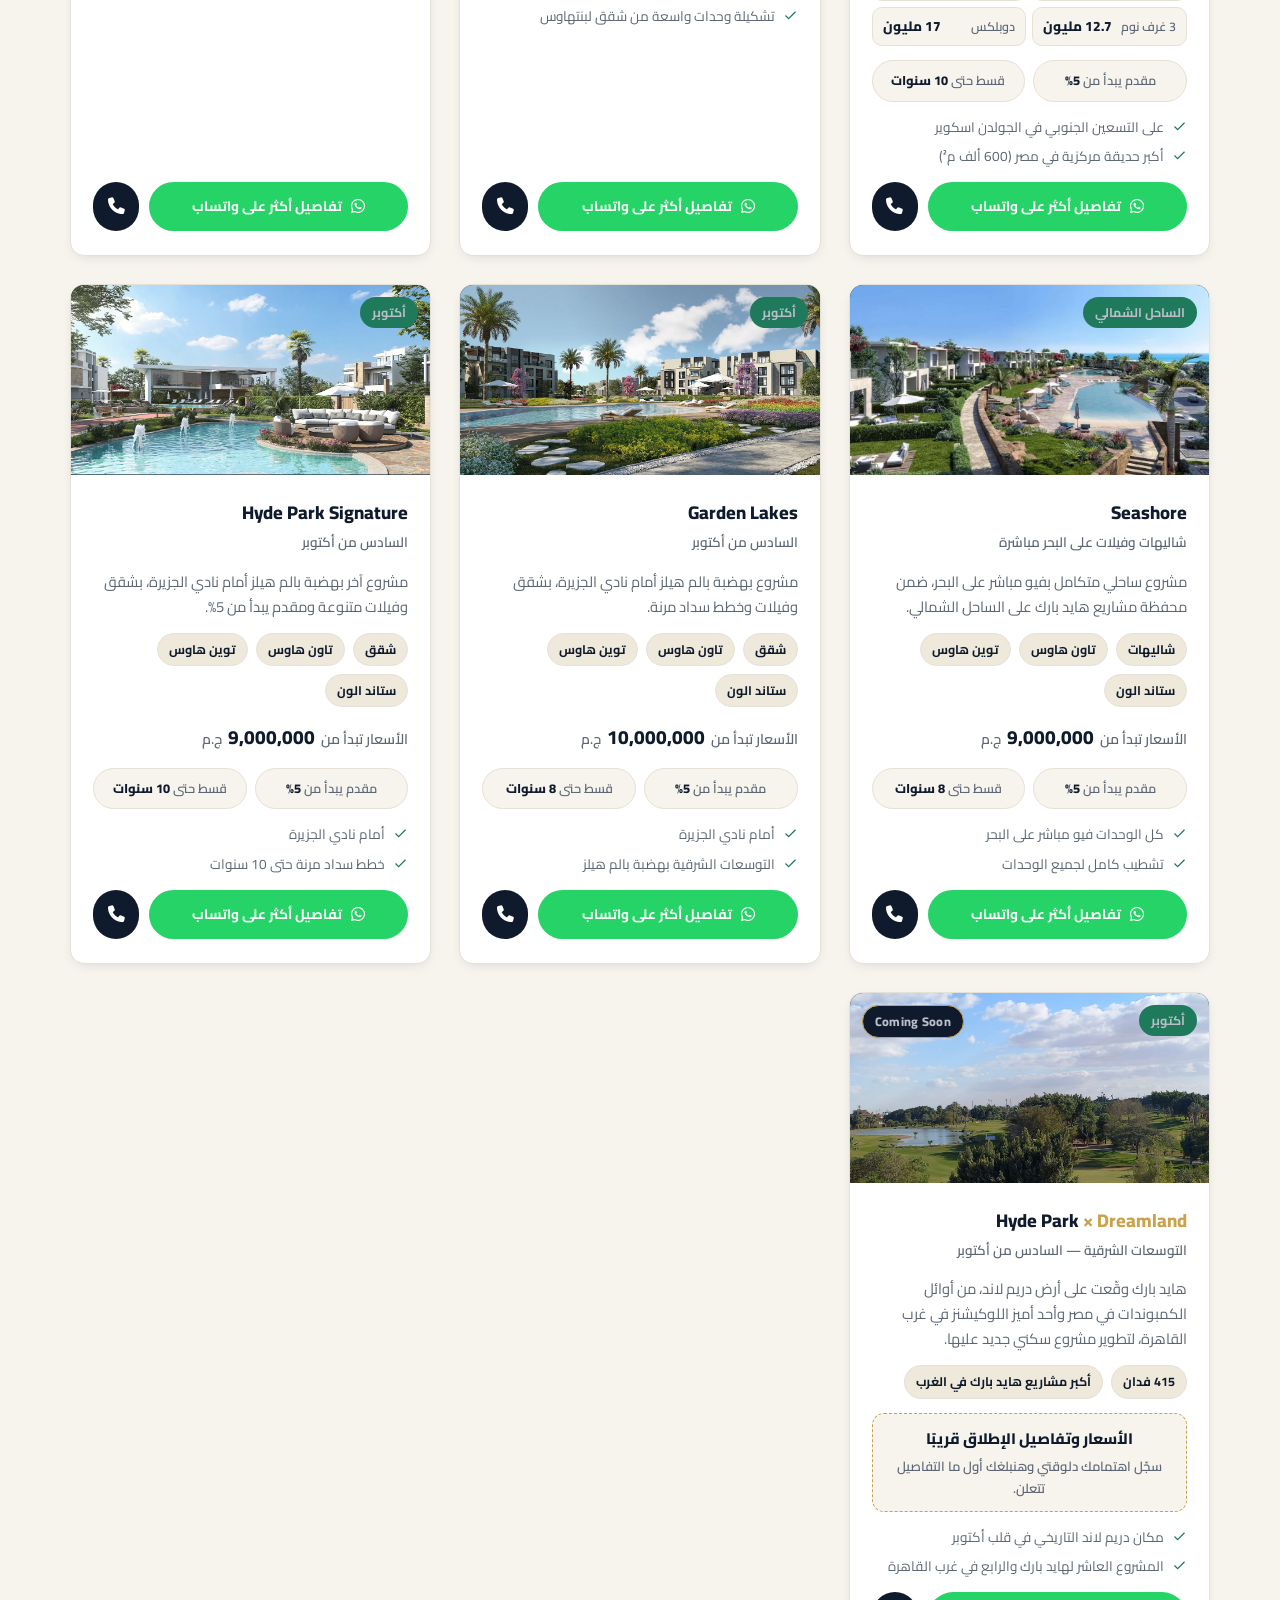
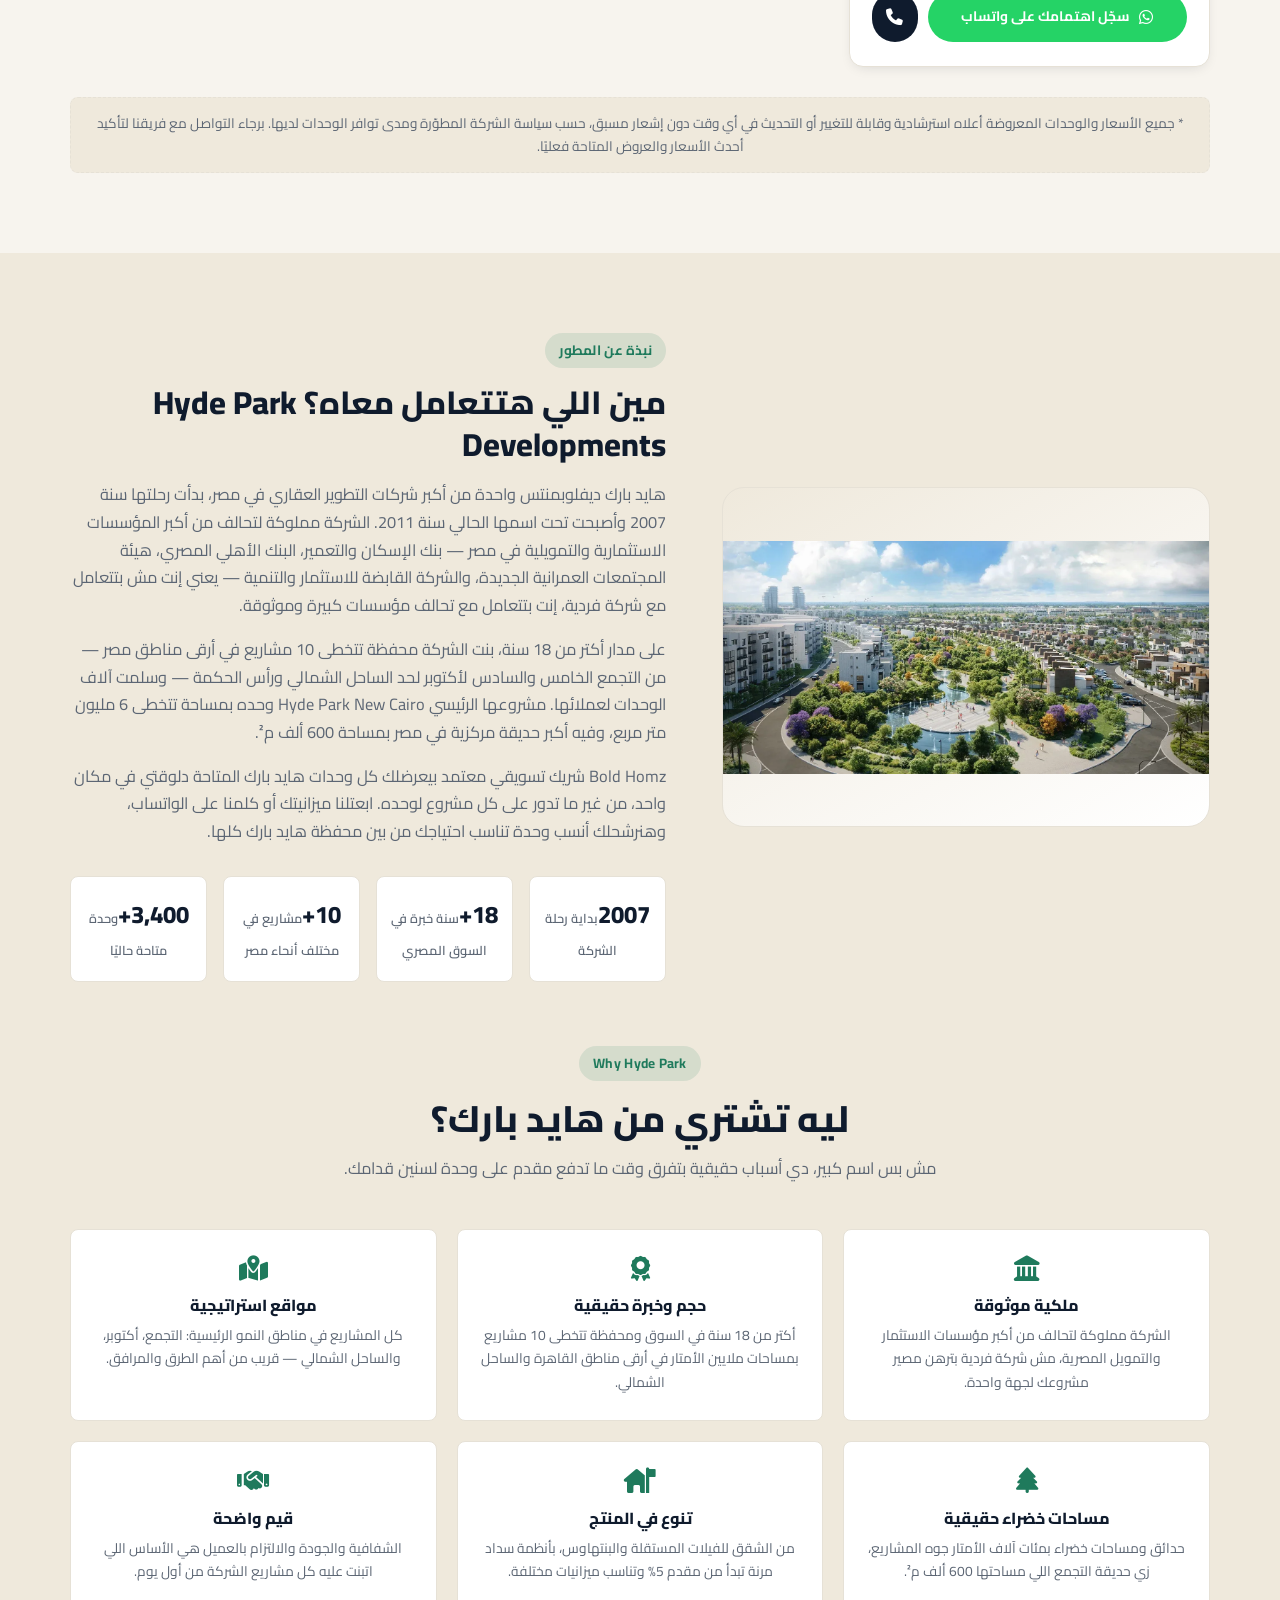
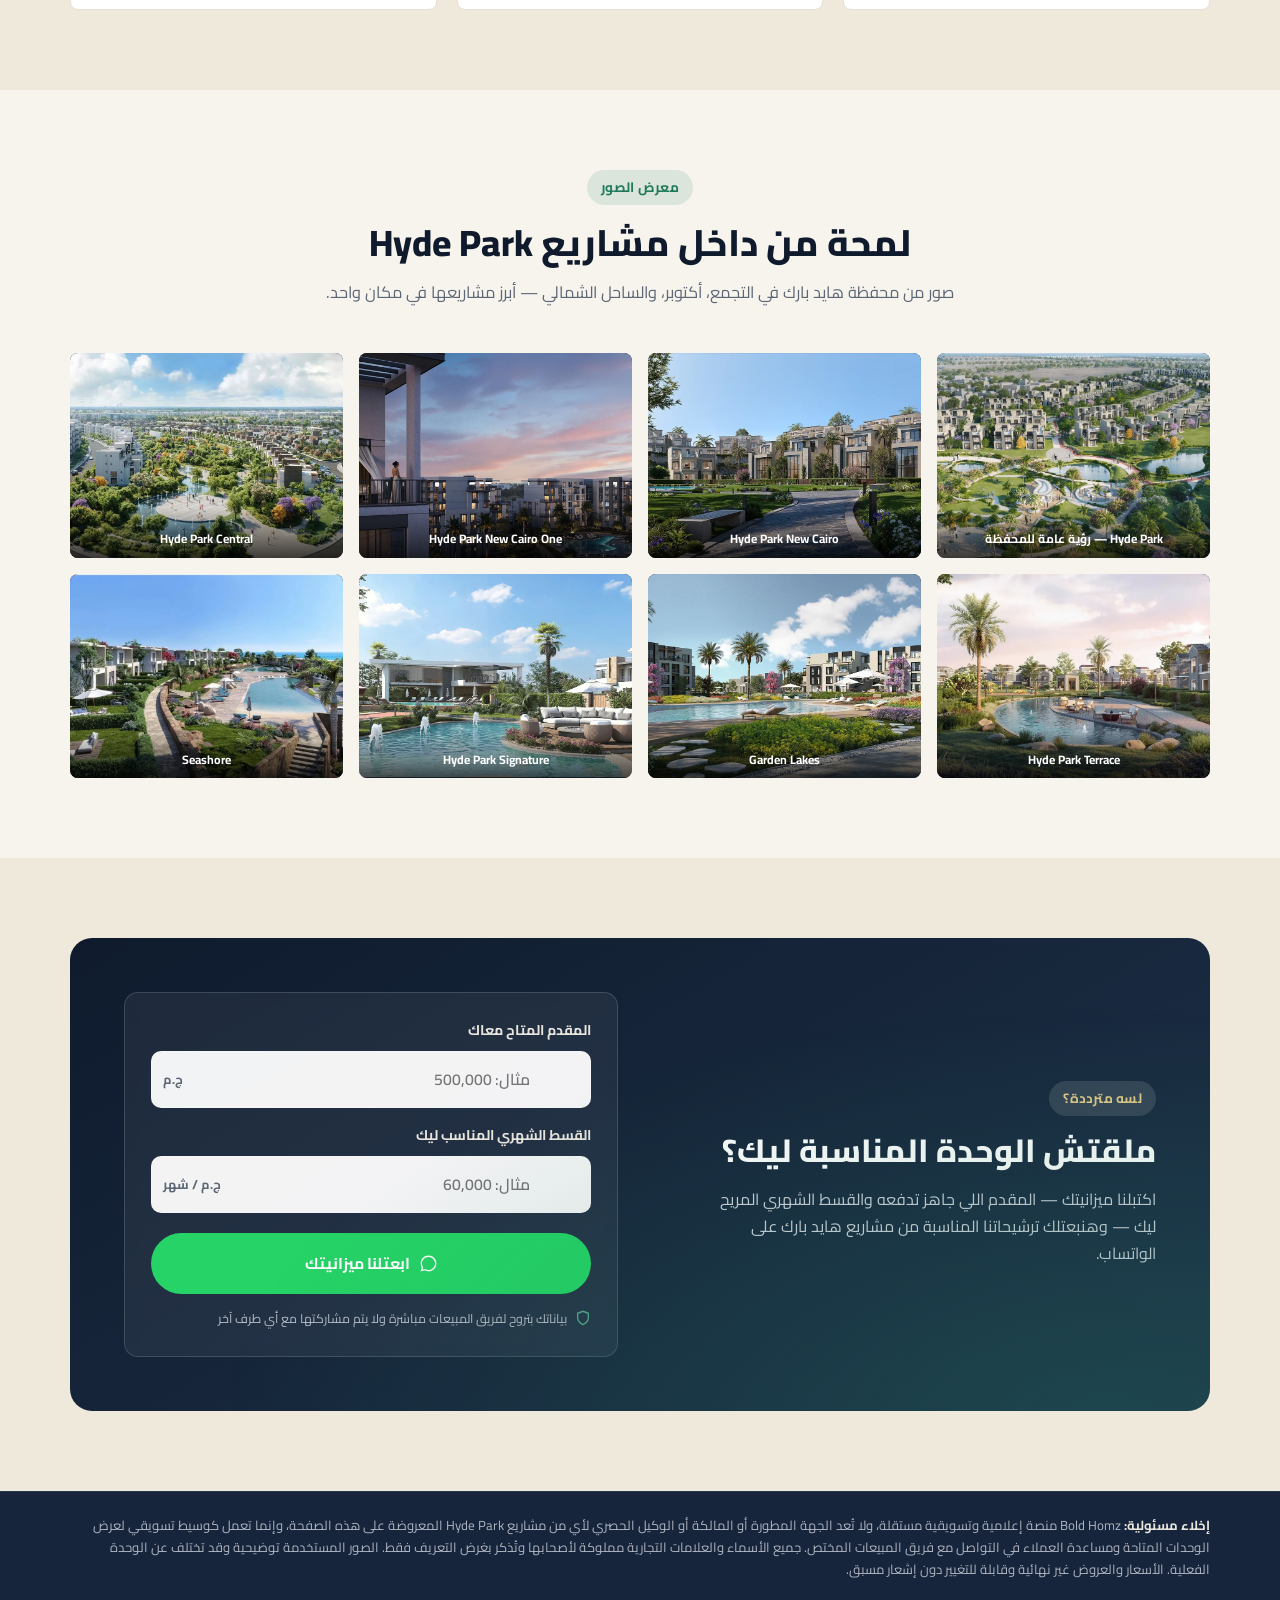
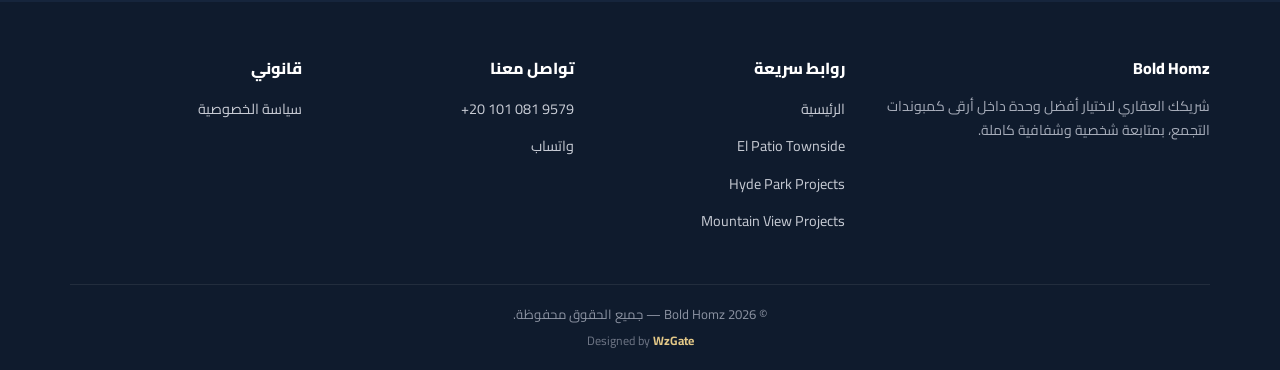
==== commit 3ccb72b3: "Add Hyde Park × Dreamland coming-soon card to projects page New last card for Hyde Park's 415-feddan" ====
--- a/hyde-park-projects.html
+++ b/hyde-park-projects.html
@@ -23,7 +23,7 @@
 <link rel="preconnect" href="https://fonts.gstatic.com" crossorigin>
 <link href="https://fonts.googleapis.com/css2?family=Cairo:wght@400;600;700;800;900&display=swap" rel="stylesheet">
 <link rel="stylesheet" href="https://cdnjs.cloudflare.com/ajax/libs/font-awesome/6.5.2/css/all.min.css">
-<link rel="stylesheet" href="assets/css/style.css?v=6">
+<link rel="stylesheet" href="assets/css/style.css?v=7">
 </head>
 <body data-page="hyde-park-projects" data-project-name="Hyde Park Projects">
 <!-- Google Tag Manager (noscript) -->
@@ -288,6 +288,34 @@
         </div>
       </article>
 
+      <article class="p-card reveal">
+        <div class="p-card-media">
+          <img src="assets/img/hyde-park/dreamland-card.jpg" alt="أرض دريم لاند — مشروع Hyde Park الجديد في أكتوبر" loading="lazy">
+          <span class="p-card-tag">أكتوبر</span>
+          <span class="p-card-badge-soon">Coming Soon</span>
+        </div>
+        <div class="p-card-body">
+          <div class="p-card-title">Hyde Park <em>× Dreamland</em> <small>التوسعات الشرقية — السادس من أكتوبر</small></div>
+          <p class="p-card-desc">هايد بارك وقّعت على أرض دريم لاند، من أوائل الكمبوندات في مصر وأحد أميز اللوكيشنز في غرب القاهرة، لتطوير مشروع سكني جديد عليها.</p>
+          <div class="p-labels">
+            <span class="p-label">415 فدان</span>
+            <span class="p-label">أكبر مشاريع هايد بارك في الغرب</span>
+          </div>
+          <div class="p-soon-box">
+            <b>الأسعار وتفاصيل الإطلاق قريبًا</b>
+            <span>سجّل اهتمامك دلوقتي وهنبلغك أول ما التفاصيل تتعلن.</span>
+          </div>
+          <ul class="p-details">
+            <li><svg viewBox="0 0 24 24" fill="none" stroke="currentColor" stroke-width="2"><path d="M20 6L9 17l-5-5"/></svg> مكان دريم لاند التاريخي في قلب أكتوبر</li>
+            <li><svg viewBox="0 0 24 24" fill="none" stroke="currentColor" stroke-width="2"><path d="M20 6L9 17l-5-5"/></svg> المشروع العاشر لهايد بارك والرابع في غرب القاهرة</li>
+          </ul>
+          <div class="p-ctas">
+            <a href="#" data-wa data-wa-msg="مرحباً، أنا مهتم بمشروع Hyde Park الجديد على أرض دريم لاند وحابب أسجل اهتمامي وأعرف التفاصيل أول ما تتعلن" class="btn btn-whatsapp btn-sm"><i class="fa-brands fa-whatsapp"></i> سجّل اهتمامك على واتساب</a>
+            <a href="tel:" data-tel class="btn btn-call btn-sm" aria-label="اتصال"><i class="fa-solid fa-phone"></i></a>
+          </div>
+        </div>
+      </article>
+
     </div>
 
     <p class="projects-note reveal">* جميع الأسعار والوحدات المعروضة أعلاه استرشادية وقابلة للتغيير أو التحديث في أي وقت دون إشعار مسبق، حسب سياسة الشركة المطوّرة ومدى توافر الوحدات لديها. برجاء التواصل مع فريقنا لتأكيد أحدث الأسعار والعروض المتاحة فعليًا.</p>
--- a/assets/css/style.css
+++ b/assets/css/style.css
@@ -280,6 +280,17 @@
   0%,100%{ transform:scale(1); box-shadow:0 0 0 0 rgba(15,81,50,.55); }
   50%{ transform:scale(1.07); box-shadow:0 0 0 7px rgba(15,81,50,0); }
 }
+.p-card-badge-soon{
+  position:absolute; top:12px; inset-inline-end:12px; z-index:2;
+  background:var(--navy); color:var(--gold-light); font-size:.72rem; font-weight:800;
+  padding:5px 12px; border-radius:999px; border:1px solid var(--gold); letter-spacing:.3px;
+}
+.p-soon-box{
+  display:flex; flex-direction:column; gap:3px; text-align:center;
+  background:var(--cream); border:1px dashed var(--gold); border-radius:12px;
+  padding:12px 14px; font-size:.82rem; color:var(--muted); font-weight:600;
+}
+.p-soon-box b{ color:var(--navy); font-size:.95rem; font-weight:800; }
 .p-card-body{ padding:22px 22px 24px; display:flex; flex-direction:column; gap:14px; flex:1; }
 .p-card-title{ font-size:1.15rem; font-weight:800; color:var(--navy); }
 .p-card-title em{ font-style:normal; color:var(--gold); }
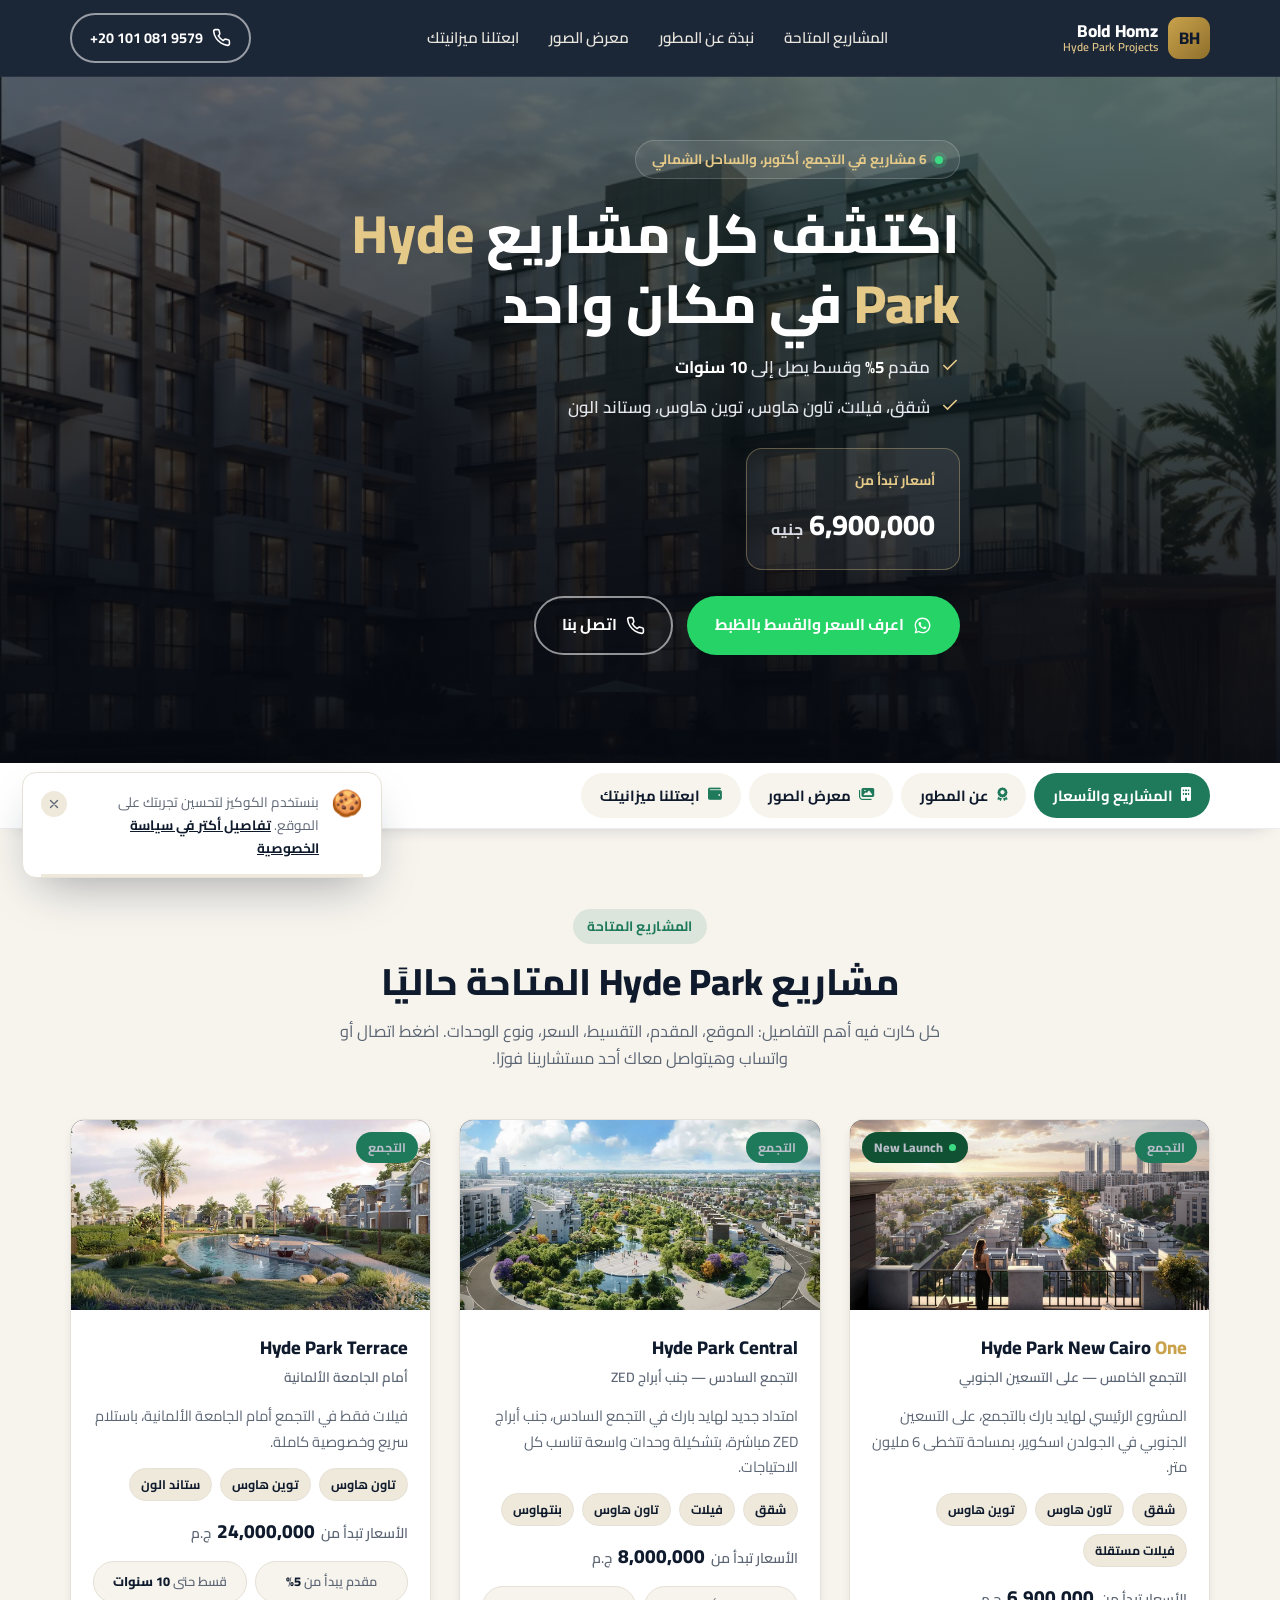
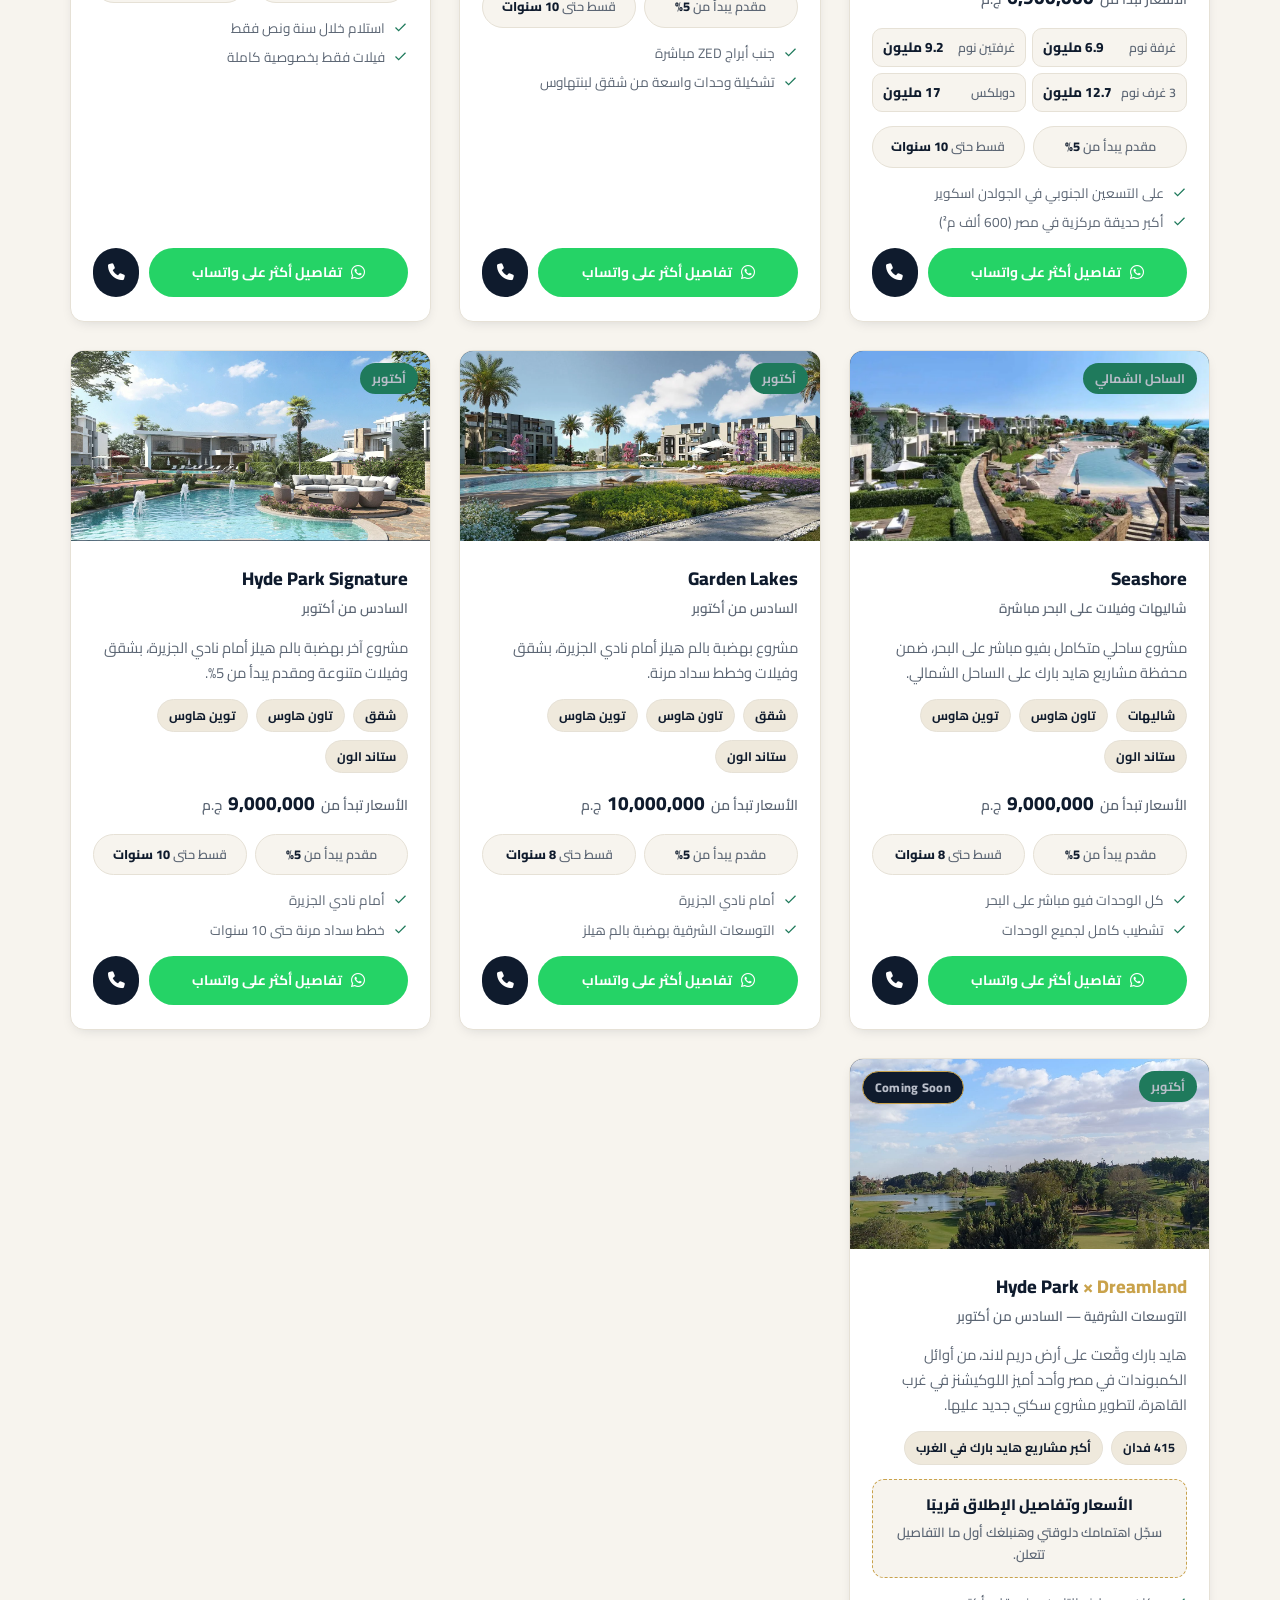
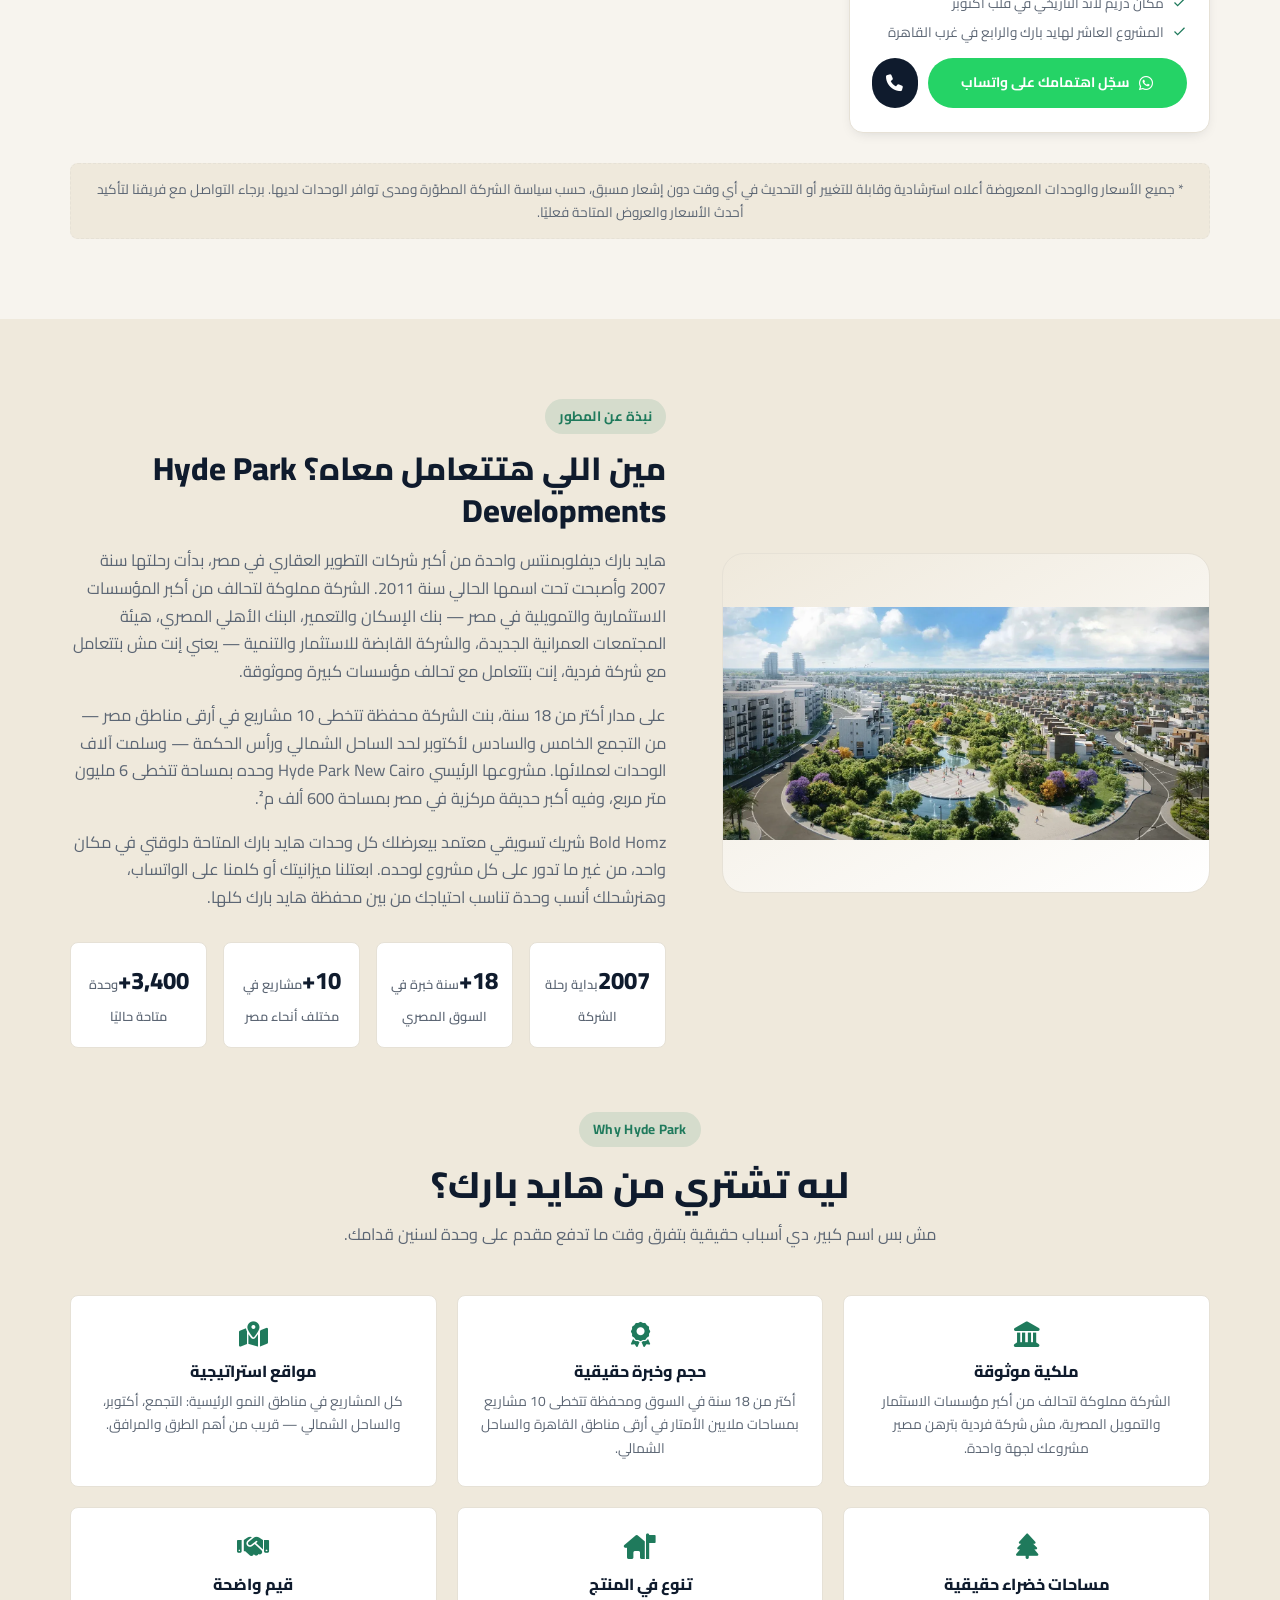
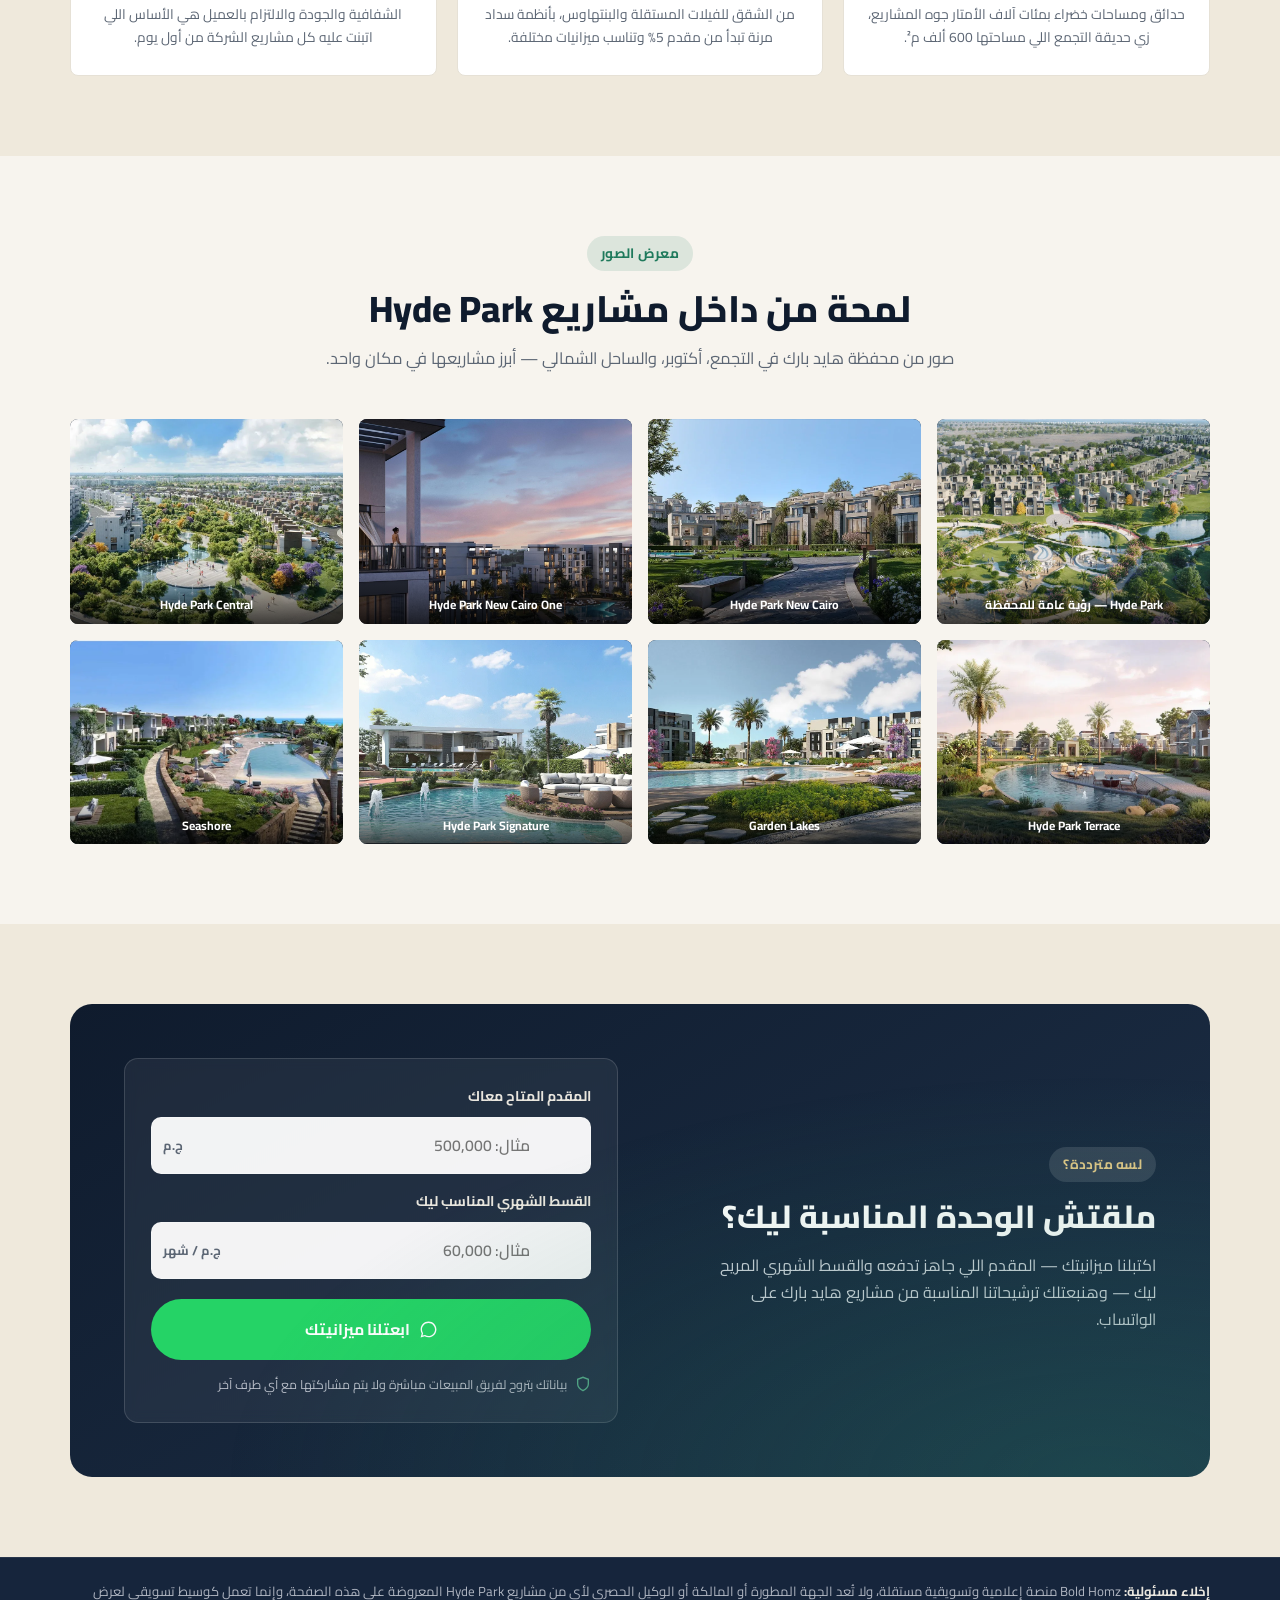
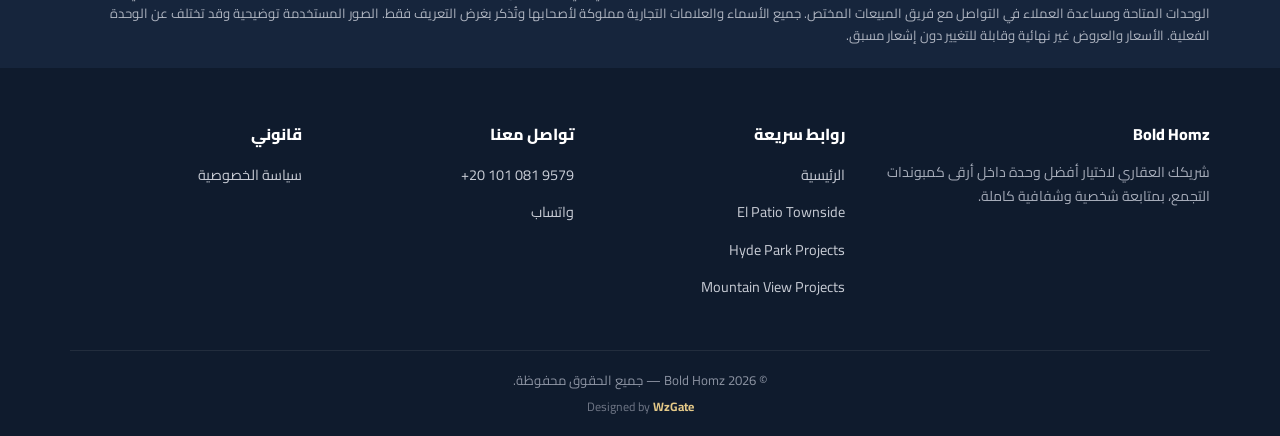
==== commit d7a84a43: "Add sticky section nav to Hyde Park projects page, drop hero installment Remove the monthly installm" ====
--- a/hyde-park-projects.html
+++ b/hyde-park-projects.html
@@ -24,6 +24,49 @@
 <link href="https://fonts.googleapis.com/css2?family=Cairo:wght@400;600;700;800;900&display=swap" rel="stylesheet">
 <link rel="stylesheet" href="https://cdnjs.cloudflare.com/ajax/libs/font-awesome/6.5.2/css/all.min.css">
 <link rel="stylesheet" href="assets/css/style.css?v=7">
+<style>
+  /* hero بعد شيل عمود القسط: عمود سعر واحد بعرض محتواه */
+  .hero-price-panel{ display:inline-flex; }
+  .hero-price-panel .hpp-col:only-child .hpp-label{ color:var(--gold-light); }
+
+  /* ---------- بار أقسام الصفحة (sticky + scrollspy) ---------- */
+  .sec-nav{
+    position:sticky; top:var(--header-h); z-index:40;
+    background:rgba(255,255,255,.96); backdrop-filter:blur(10px);
+    border-bottom:1px solid rgba(15,27,45,.08);
+    box-shadow:0 8px 20px -16px rgba(15,27,45,.45);
+    transition:top .35s ease;
+  }
+  .site-header.nav-hidden ~ .sec-nav{ top:0; }
+  section[id]{ scroll-margin-top:calc(var(--header-h) + 72px); }
+  .sec-nav-list{
+    display:flex; gap:8px; padding:10px 0;
+    overflow-x:auto; scrollbar-width:none; -webkit-overflow-scrolling:touch;
+  }
+  .sec-nav-list::-webkit-scrollbar{ display:none; }
+  .sec-nav-list li{ flex:none; }
+  .sec-nav-list a{
+    display:inline-flex; align-items:center; gap:8px; white-space:nowrap;
+    padding:9px 18px; border-radius:999px;
+    font-weight:700; font-size:.92rem; color:var(--navy);
+    background:var(--cream); border:1px solid transparent;
+    transition:background .2s, color .2s, border-color .2s;
+  }
+  .sec-nav-list a i{ font-size:.85rem; color:var(--accent); transition:color .2s; }
+  .sec-nav-list a:hover{ border-color:var(--accent); }
+  .sec-nav-list a.is-active{ background:var(--accent); color:#fff; }
+  .sec-nav-list a.is-active i{ color:#fff; }
+  .sec-nav-progress{
+    position:absolute; bottom:-1px; inset-inline-start:0; height:3px; width:0;
+    background:linear-gradient(90deg,var(--accent),var(--gold));
+    transition:width .1s linear;
+  }
+  @media (max-width:640px){
+    .sec-nav .container{ padding:0; }
+    .sec-nav-list{ gap:6px; padding:8px 16px; }
+    .sec-nav-list a{ padding:8px 14px; font-size:.84rem; gap:6px; }
+  }
+</style>
 </head>
 <body data-page="hyde-park-projects" data-project-name="Hyde Park Projects">
 <!-- Google Tag Manager (noscript) -->
@@ -73,10 +116,6 @@
           <div class="hpp-label">أسعار تبدأ من</div>
           <div class="hpp-value">6,900,000 <span>جنيه</span></div>
         </div>
-        <div class="hpp-col">
-          <div class="hpp-label">قسط شهري يبدأ من</div>
-          <div class="hpp-value">54,625 <span>جنيه / شهر</span></div>
-        </div>
       </div>
       <div class="hero-ctas">
         <a href="#" data-wa data-wa-msg="مرحباً، أنا مهتم بمعرفة تفاصيل الأسعار وخطط السداد لمشاريع Hyde Park" class="btn btn-whatsapp">
@@ -91,6 +130,18 @@
     </div>
   </div>
 </section>
+
+<nav class="sec-nav" aria-label="أقسام الصفحة">
+  <div class="container">
+    <ul class="sec-nav-list">
+      <li><a href="#projects" class="is-active"><i class="fa-solid fa-building"></i> المشاريع والأسعار</a></li>
+      <li><a href="#about"><i class="fa-solid fa-award"></i> عن المطور</a></li>
+      <li><a href="#gallery"><i class="fa-solid fa-images"></i> معرض الصور</a></li>
+      <li><a href="#budget"><i class="fa-solid fa-wallet"></i> ابعتلنا ميزانيتك</a></li>
+    </ul>
+  </div>
+  <span class="sec-nav-progress" aria-hidden="true"></span>
+</nav>
 
 <section class="section-pad" id="projects">
   <div class="container">
@@ -494,5 +545,74 @@
 <script src="assets/js/config.js?v=1"></script>
 <script src="assets/js/main.js?v=1"></script>
 <script src="assets/js/cookie-notice.js"></script>
+<script>
+/* بار أقسام الصفحة: تحديد السكشن الحالي أثناء السكرول + نقل سلس عند الضغط */
+(function () {
+  var bar = document.querySelector(".sec-nav");
+  if (!bar) return;
+  var list = bar.querySelector(".sec-nav-list");
+  var progress = bar.querySelector(".sec-nav-progress");
+  var header = document.querySelector(".site-header");
+  var links = Array.prototype.slice.call(bar.querySelectorAll('a[href^="#"]'));
+  var sections = links.map(function (a) { return document.getElementById(a.getAttribute("href").slice(1)); });
+  var current = null;
+  var ticking = false;
+
+  function headerOffset() {
+    return header && !header.classList.contains("nav-hidden") ? header.offsetHeight : 0;
+  }
+
+  function setActive(i) {
+    if (i === current) return;
+    current = i;
+    links.forEach(function (a, j) {
+      a.classList.toggle("is-active", j === i);
+      if (j === i) a.setAttribute("aria-current", "true"); else a.removeAttribute("aria-current");
+    });
+    // على الموبايل: خلّي الزرار النشط ظاهر جوه البار
+    var a = links[i], lr = a.getBoundingClientRect(), br = list.getBoundingClientRect();
+    if (lr.left < br.left || lr.right > br.right) {
+      list.scrollBy({ left: (lr.left + lr.width / 2) - (br.left + br.width / 2), behavior: "smooth" });
+    }
+  }
+
+  function update() {
+    ticking = false;
+    var line = headerOffset() + bar.offsetHeight + window.innerHeight * 0.25;
+    var idx = 0;
+    sections.forEach(function (s, i) { if (s && s.getBoundingClientRect().top <= line) idx = i; });
+    // آخر سكشن قصير: لو وصلنا لآخر الصفحة نفعّله
+    if (window.innerHeight + window.scrollY >= document.documentElement.scrollHeight - 4) idx = sections.length - 1;
+    setActive(idx);
+
+    var start = sections[0].getBoundingClientRect().top + window.scrollY - line;
+    var end = document.documentElement.scrollHeight - window.innerHeight;
+    var pct = Math.min(Math.max((window.scrollY - start) / Math.max(end - start, 1), 0), 1);
+    progress.style.width = (pct * 100) + "%";
+  }
+
+  window.addEventListener("scroll", function () {
+    if (!ticking) { ticking = true; requestAnimationFrame(update); }
+  }, { passive: true });
+  window.addEventListener("resize", update);
+
+  // capture: يسبق هاندلر main.js العام عشان نحسب ارتفاع البار في الإزاحة (لينكات البار والهيدر)
+  document.addEventListener("click", function (e) {
+    var a = e.target.closest && e.target.closest('a[href^="#"]');
+    if (!a) return;
+    var target = document.getElementById(a.getAttribute("href").slice(1));
+    if (!target || sections.indexOf(target) === -1) return;
+    e.preventDefault();
+    e.stopPropagation();
+    var top = target.getBoundingClientRect().top + window.scrollY;
+    // نازل: الهيدر هيستخبى. طالع: الهيدر هيظهر فوق البار
+    var offset = bar.offsetHeight + 12 + (top < window.scrollY ? (header ? header.offsetHeight : 0) : 0);
+    window.scrollTo({ top: Math.max(top - offset, 0), behavior: "smooth" });
+    if (window.history && window.history.replaceState) window.history.replaceState(null, "", a.getAttribute("href"));
+  }, true);
+
+  update();
+})();
+</script>
 </body>
 </html>
